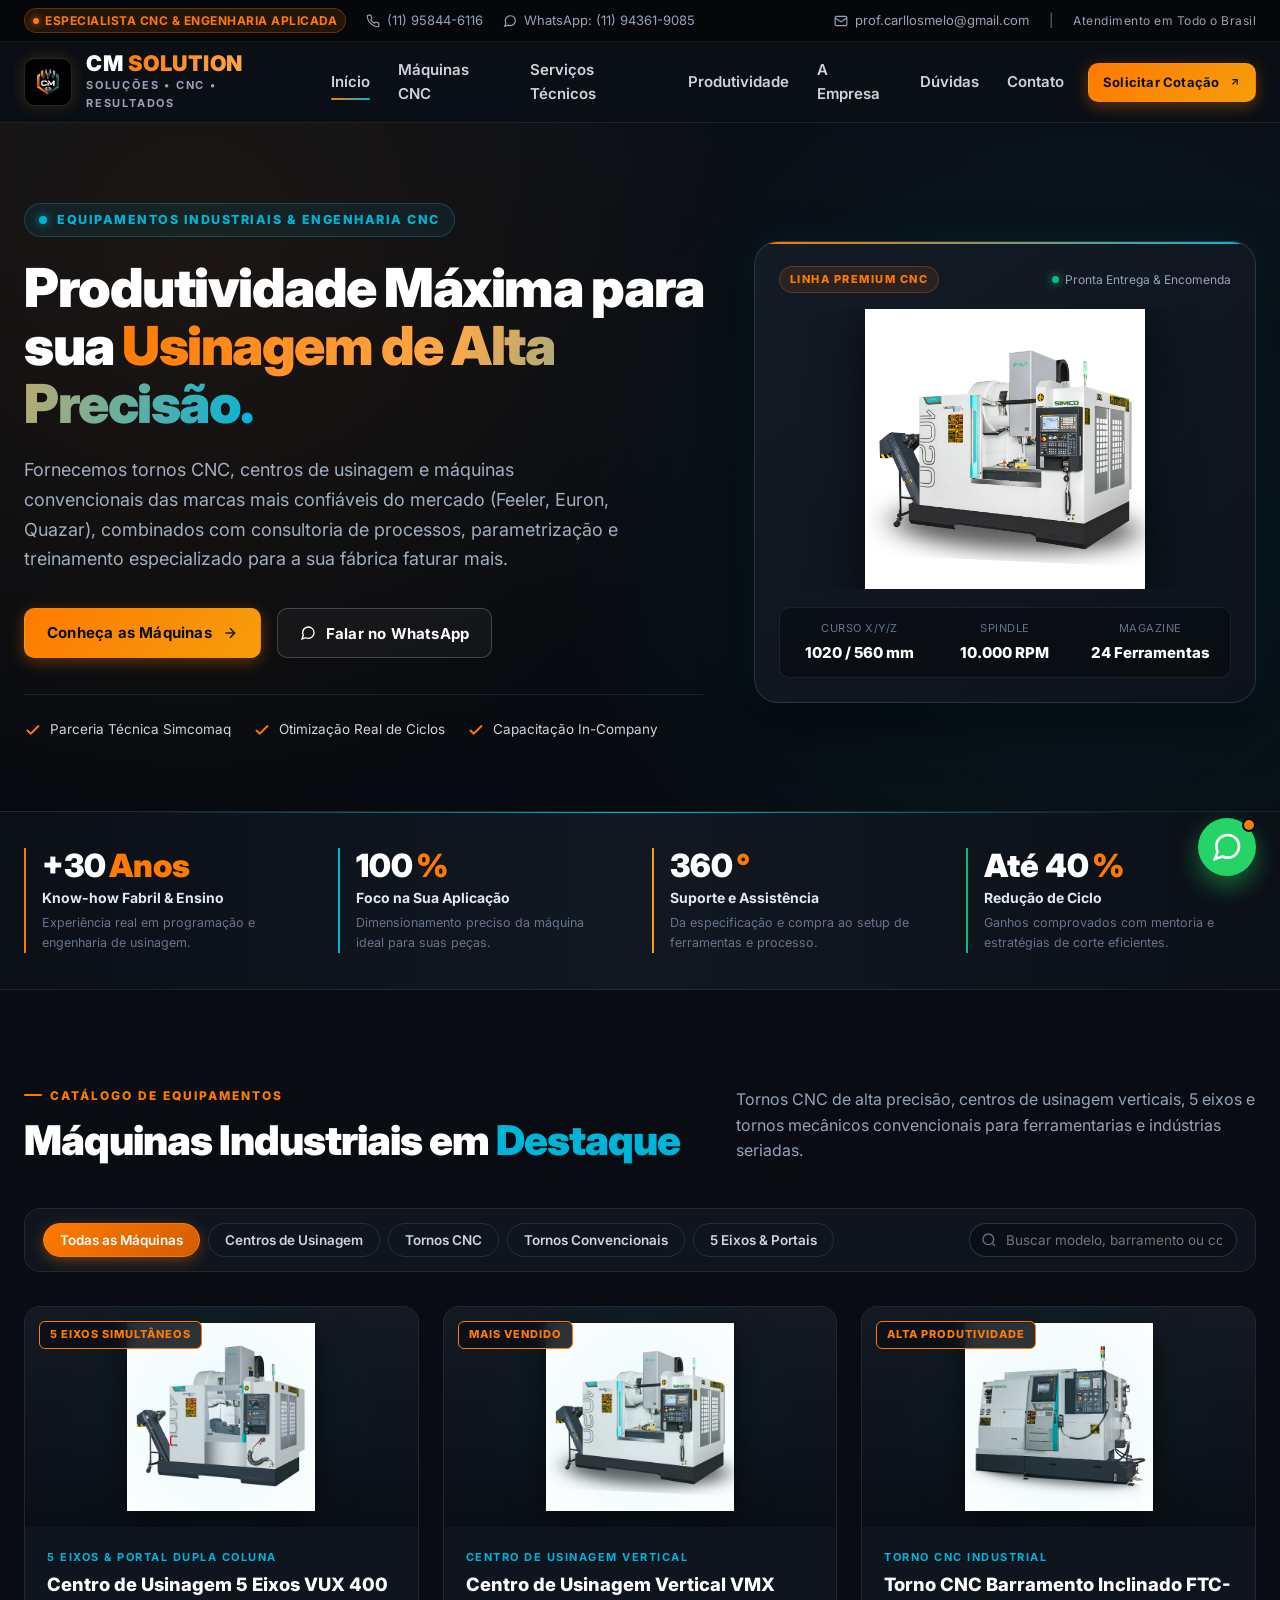
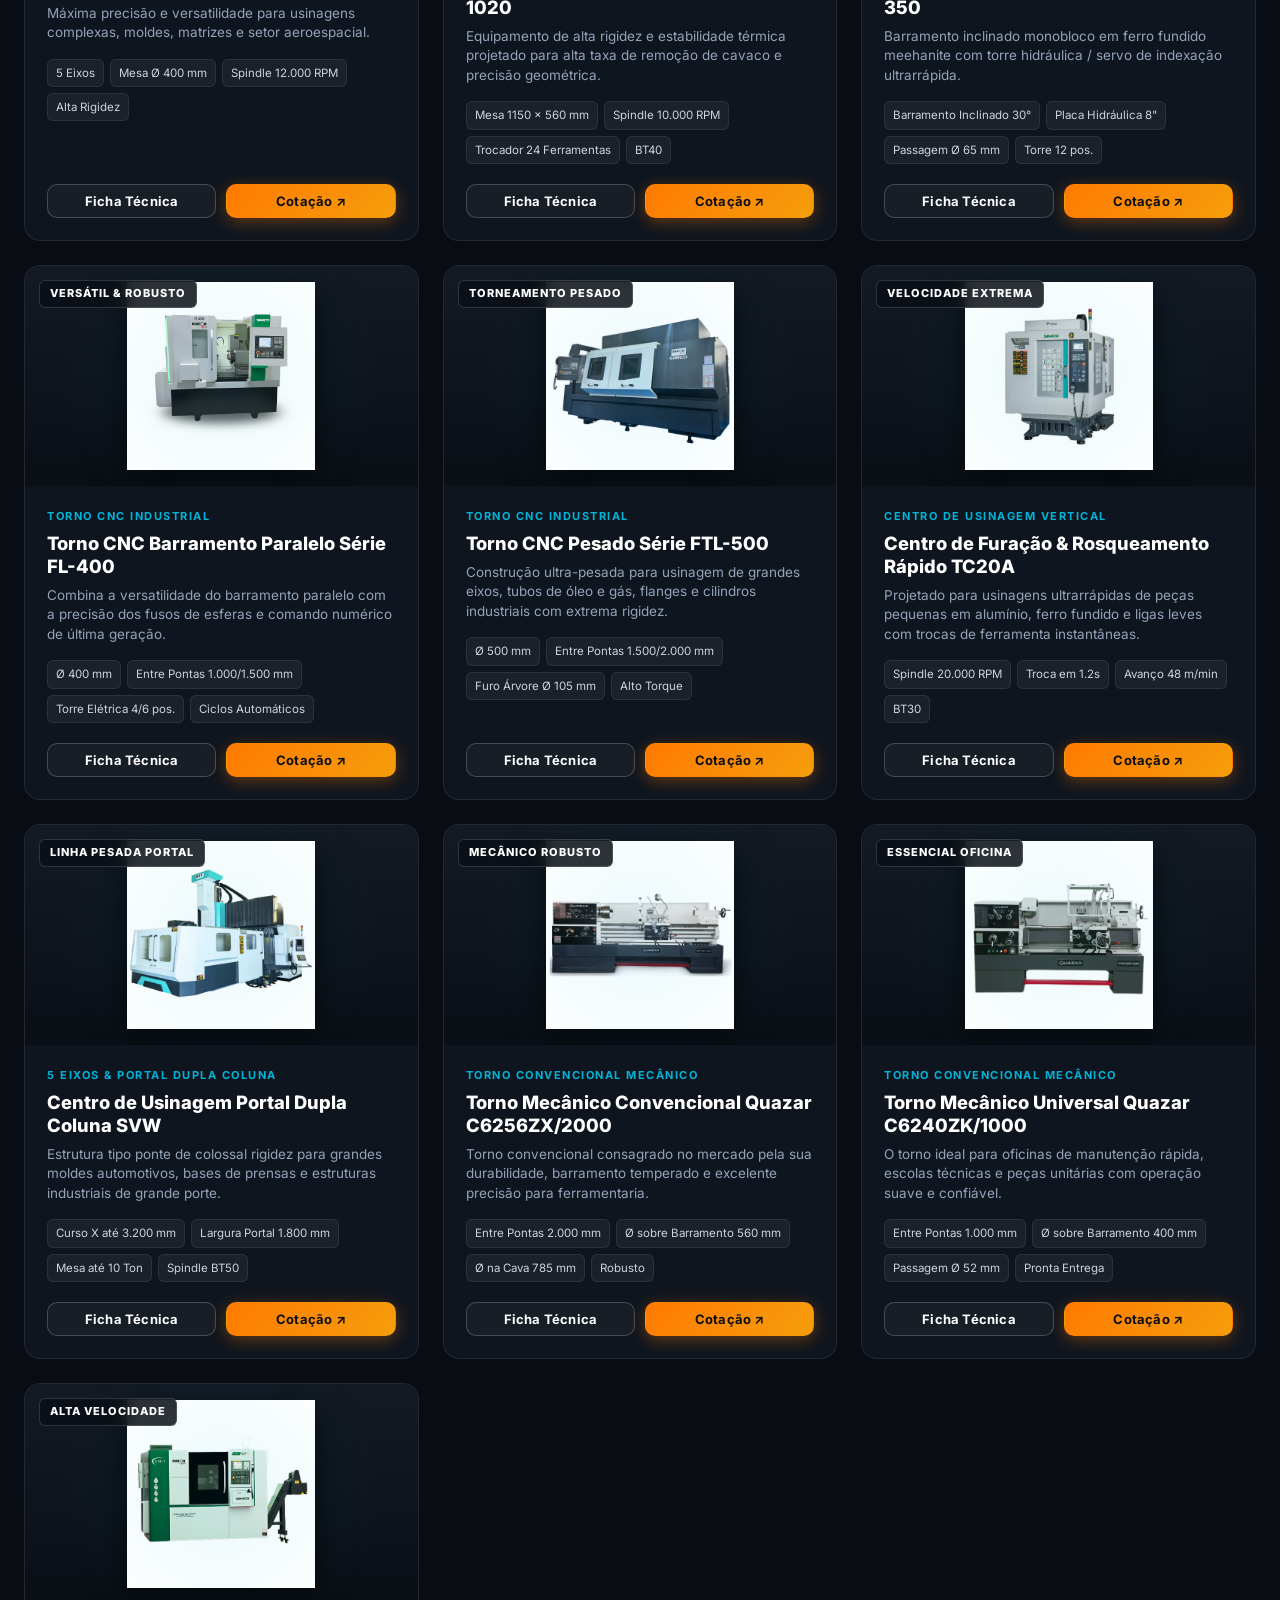
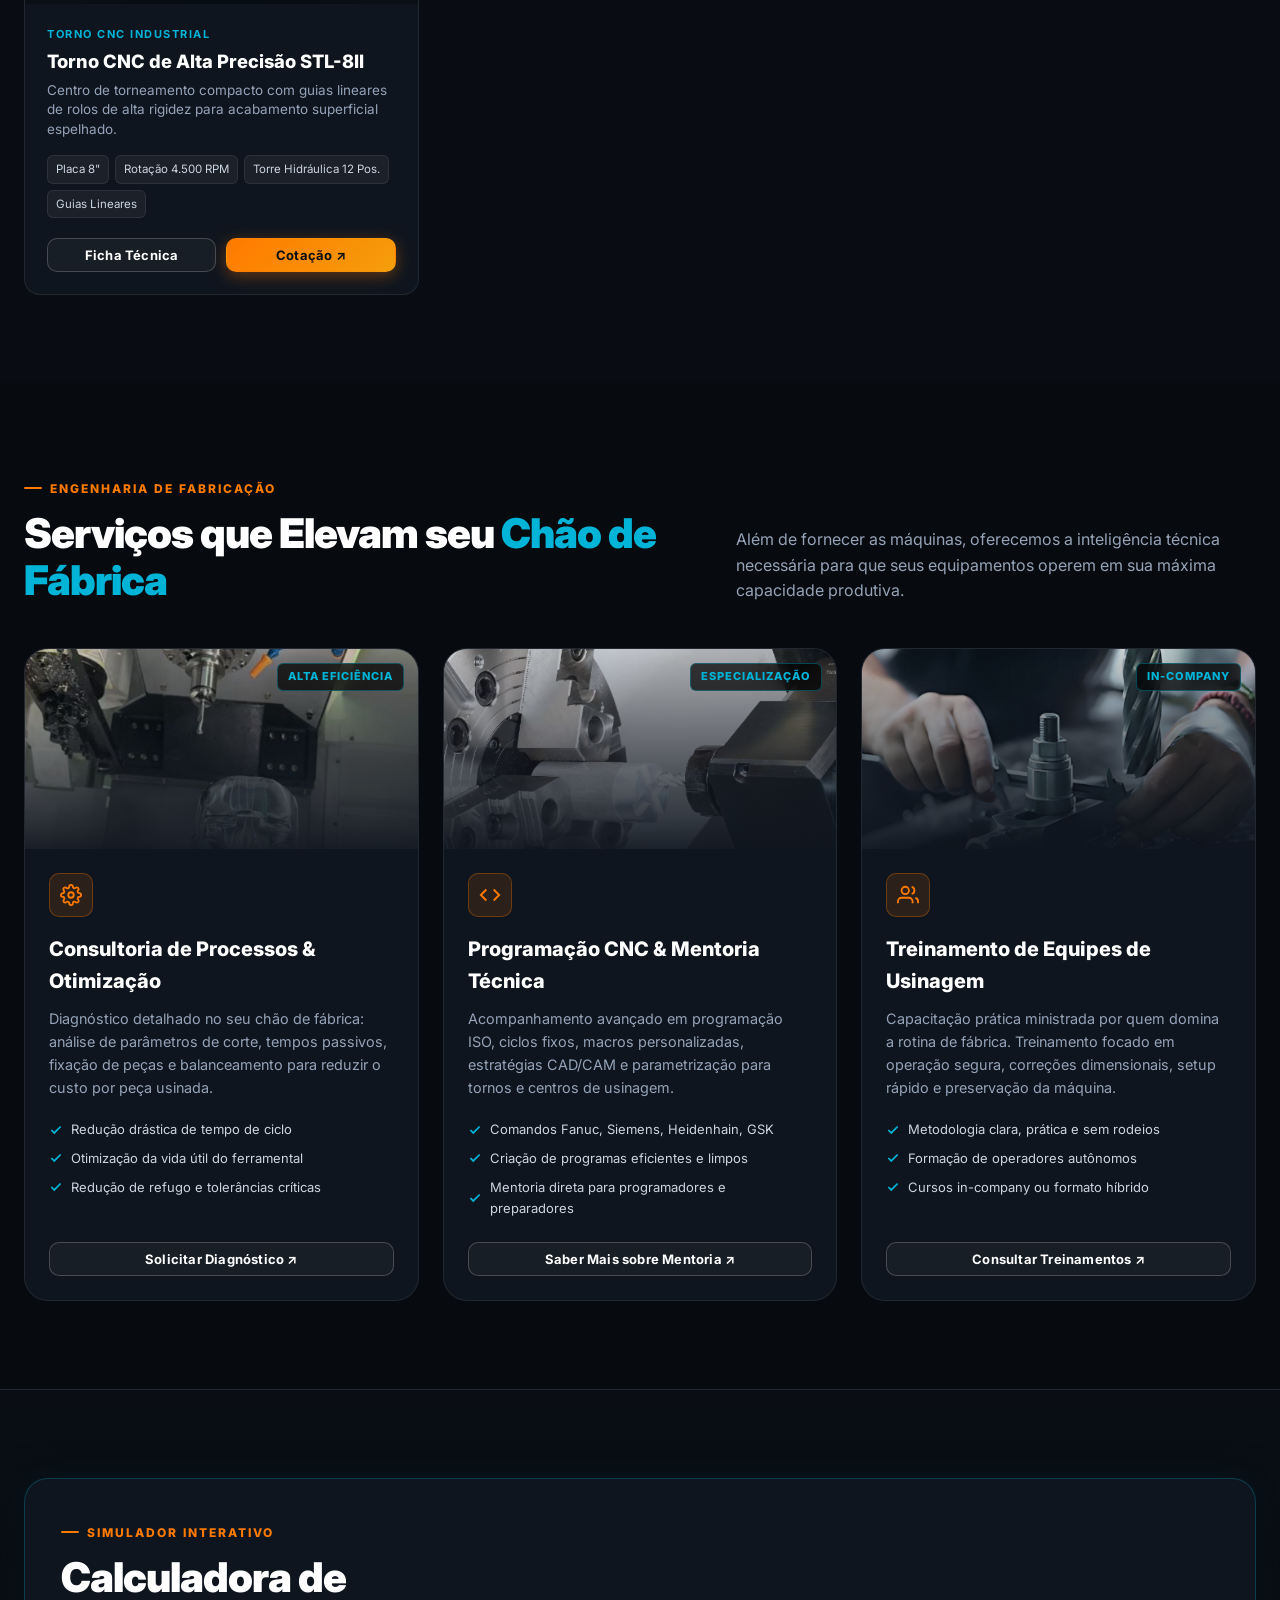
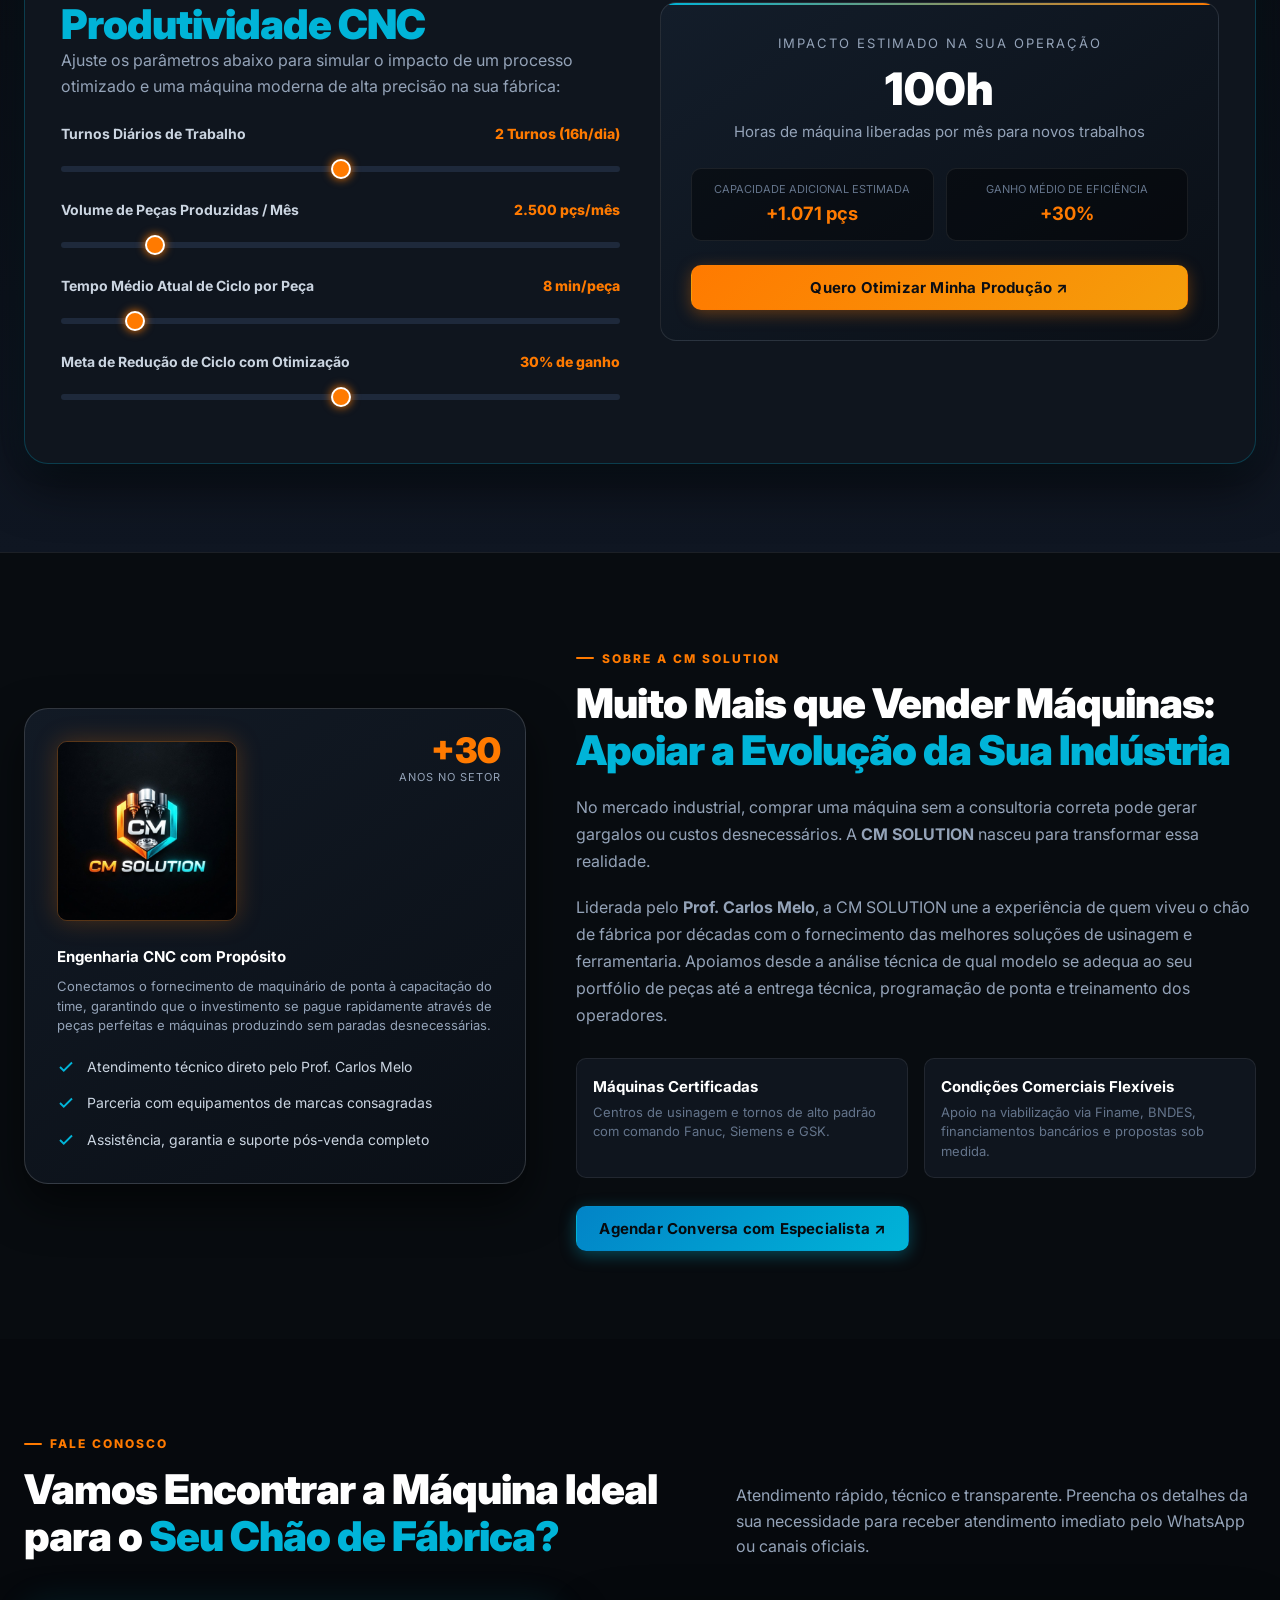
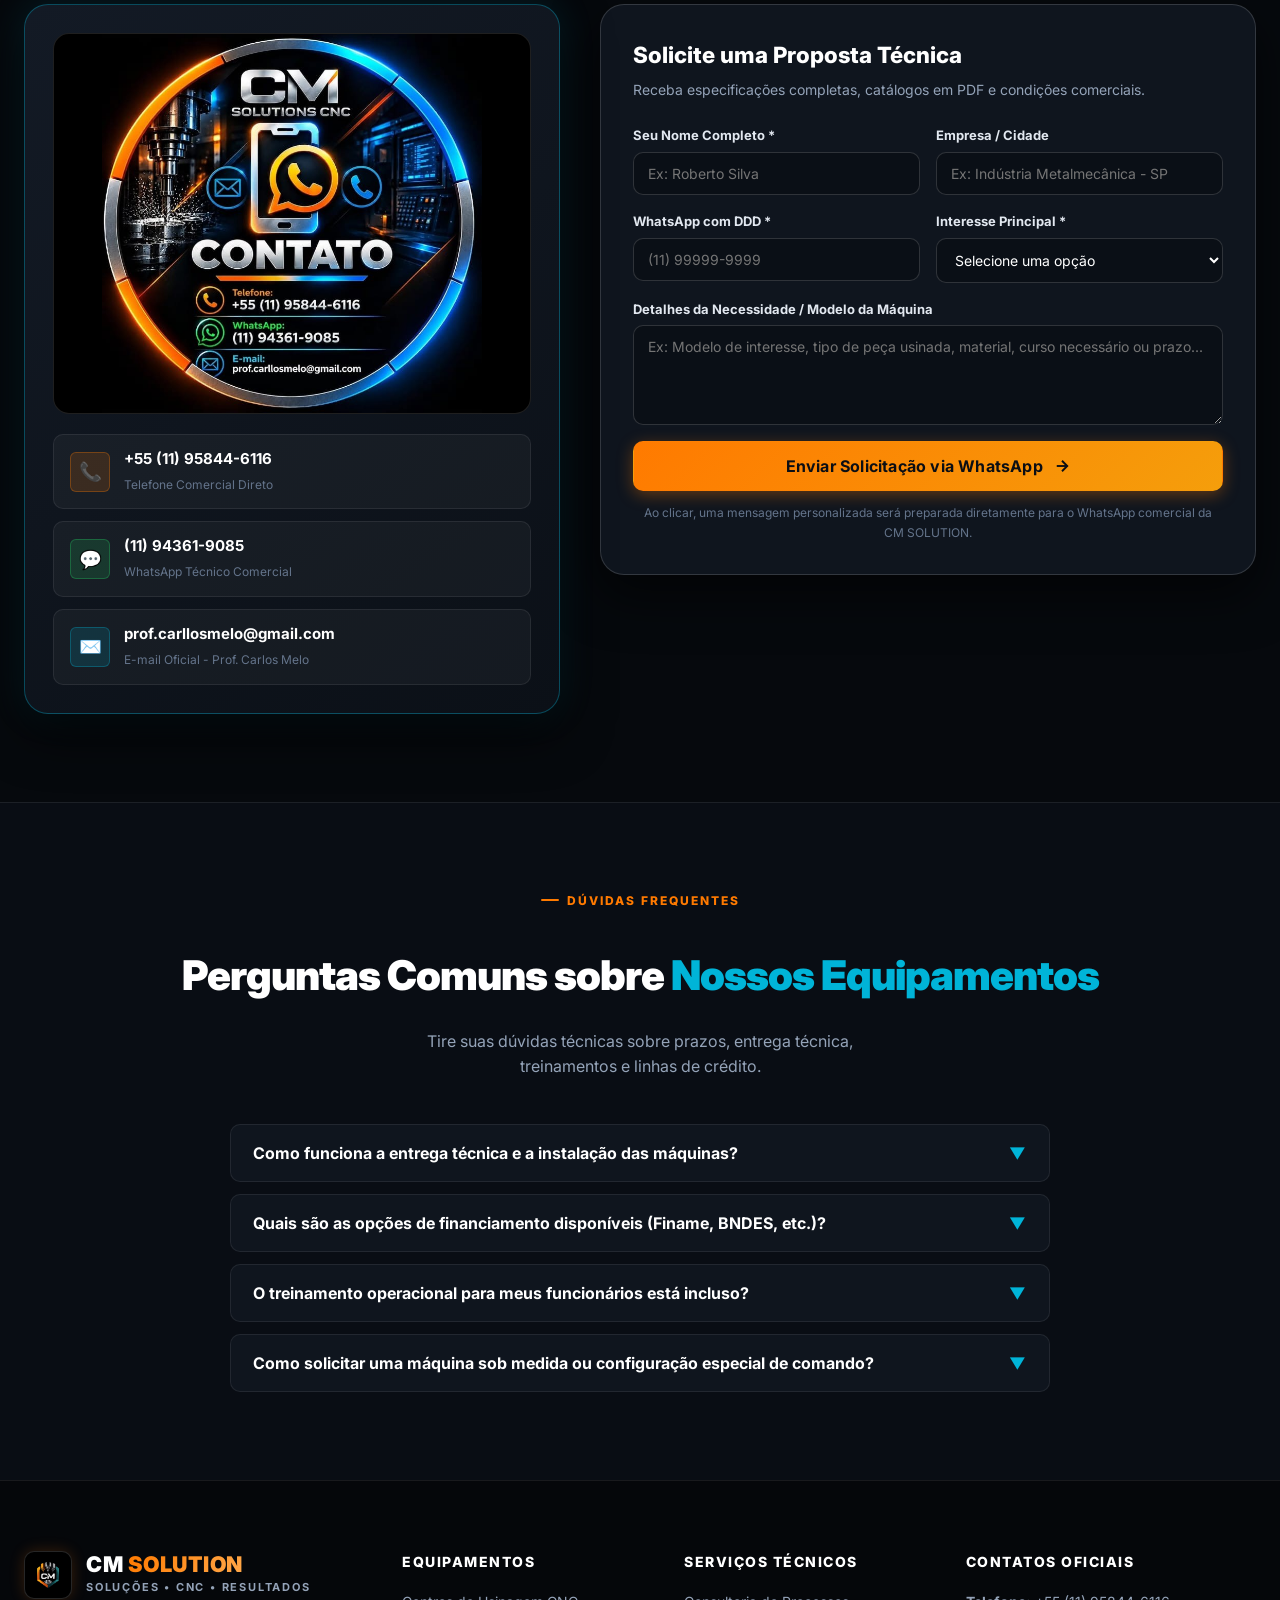
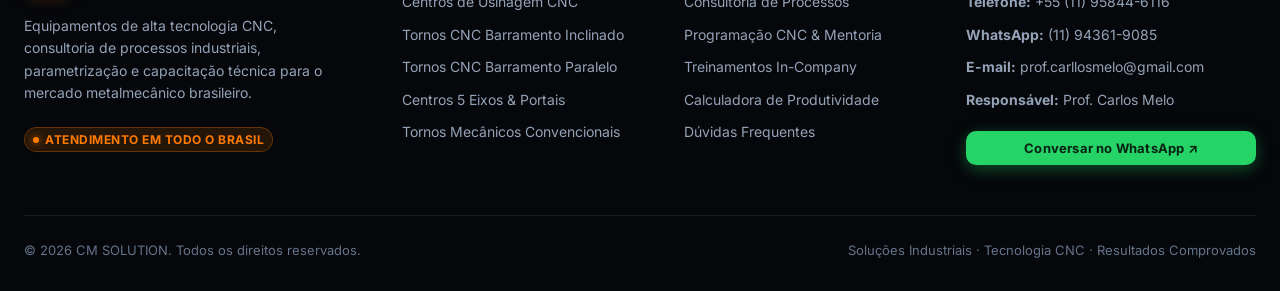
==== cm_solution_website_preview-2.html @ d3fdac78 "feat: reconstrucao completa do site CM SOLUTION com nova identidade visual, catalogo dinamico e maqu" ====
<!DOCTYPE html>
<html lang="pt-BR">
<head>
  <meta charset="utf-8">
  <meta name="viewport" content="width=device-width, initial-scale=1.0">
  <meta name="description" content="CM SOLUTION - Fornecimento de Máquinas CNC, Tornos Mecânicos, Centros de Usinagem, Consultoria de Processos e Treinamento Especializado em Usinagem.">
  <meta name="keywords" content="máquinas cnc, centro de usinagem, torno cnc, torno mecanico, simcomaq, feeler, euron, quazar, consultoria cnc, programação cnc, treinamento usinagem, carlos melo">
  <title>CM SOLUTION | Máquinas CNC, Centros de Usinagem e Soluções Industriais</title>
  
  <!-- Favicon using 1a.jpg -->
  <link rel="icon" type="image/jpeg" href="assets/images/1a.jpg">
  
  <!-- Google Fonts: Inter -->
  <link rel="preconnect" href="https://fonts.googleapis.com">
  <link rel="preconnect" href="https://fonts.gstatic.com" crossorigin>
  <link href="https://fonts.googleapis.com/css2?family=Inter:wght@300;400;500;600;700;800;900&display=swap" rel="stylesheet">
  
  <!-- Custom Stylesheet -->
  <link rel="stylesheet" href="assets/css/style.css">
</head>
<body id="inicio">

  <!-- Top Quick Contact Bar -->
  <div class="top-contact-bar">
    <div class="container top-bar-content">
      <div class="top-bar-left">
        <span class="badge-official"><span class="dot"></span> Especialista CNC & Engenharia Aplicada</span>
        <a href="tel:+5511958446116" class="top-link">
          <svg width="14" height="14" viewBox="0 0 24 24" fill="none" stroke="currentColor" stroke-width="2"><path d="M22 16.92v3a2 2 0 0 1-2.18 2 19.79 19.79 0 0 1-8.63-3.07 19.5 19.5 0 0 1-6-6 19.79 19.79 0 0 1-3.07-8.67A2 2 0 0 1 4.11 2h3a2 2 0 0 1 2 1.72 12.84 12.84 0 0 0 .7 2.81 2 2 0 0 1-.45 2.11L8.09 9.91a16 16 0 0 0 6 6l1.27-1.27a2 2 0 0 1 2.11-.45 12.84 12.84 0 0 0 2.81.7A2 2 0 0 1 22 16.92z"/></svg>
          (11) 95844-6116
        </a>
        <a href="https://wa.me/5511943619085" target="_blank" rel="noopener" class="top-link">
          <svg width="14" height="14" viewBox="0 0 24 24" fill="none" stroke="currentColor" stroke-width="2"><path d="M21 11.5a8.38 8.38 0 0 1-.9 3.8 8.5 8.5 0 0 1-7.6 4.7 8.38 8.38 0 0 1-3.8-.9L3 21l1.9-5.7a8.38 8.38 0 0 1-.9-3.8 8.5 8.5 0 0 1 4.7-7.6 8.38 8.38 0 0 1 3.8-.9h.5a8.48 8.48 0 0 1 8 8v.5z"/></svg>
          WhatsApp: (11) 94361-9085
        </a>
      </div>
      <div class="top-bar-right">
        <a href="mailto:prof.carllosmelo@gmail.com" class="top-link">
          <svg width="14" height="14" viewBox="0 0 24 24" fill="none" stroke="currentColor" stroke-width="2"><rect x="2" y="4" width="20" height="16" rx="2"/><path d="m22 7-8.97 5.7a1.94 1.94 0 0 1-2.06 0L2 7"/></svg>
          prof.carllosmelo@gmail.com
        </a>
        <span style="color: var(--text-muted);">|</span>
        <span style="font-size:0.75rem; letter-spacing:0.5px;">Atendimento em Todo o Brasil</span>
      </div>
    </div>
  </div>

  <!-- Main Sticky Header -->
  <header class="site-header">
    <div class="container nav-container">
      <a href="#inicio" class="brand-wrapper" aria-label="CM SOLUTION - Página Inicial">
        <img src="assets/images/1a.jpg" alt="CM SOLUTION Logo" class="brand-logo-img">
        <div class="brand-text">
          <span class="brand-name">CM <span>SOLUTION</span></span>
          <span class="brand-sub">SOLUÇÕES • CNC • RESULTADOS</span>
        </div>
      </a>

      <nav class="main-nav" aria-label="Navegação Principal">
        <a href="#inicio" class="nav-link active">Início</a>
        <a href="#maquinas" class="nav-link">Máquinas CNC</a>
        <a href="#servicos" class="nav-link">Serviços Técnicos</a>
        <a href="#calculadora" class="nav-link">Produtividade</a>
        <a href="#empresa" class="nav-link">A Empresa</a>
        <a href="#faq" class="nav-link">Dúvidas</a>
        <a href="#contato" class="nav-link">Contato</a>
      </nav>

      <div class="nav-actions">
        <a href="#contato" class="btn btn-primary btn-sm">
          <span>Solicitar Cotação</span>
          <svg width="14" height="14" viewBox="0 0 24 24" fill="none" stroke="currentColor" stroke-width="2.5"><line x1="7" y1="17" x2="17" y2="7"/><polyline points="7 7 17 7 17 17"/></svg>
        </a>
        <button class="mobile-toggle" id="mobileToggle" aria-label="Abrir Menu">
          <svg width="24" height="24" viewBox="0 0 24 24" fill="none" stroke="currentColor" stroke-width="2"><line x1="3" y1="12" x2="21" y2="12"/><line x1="3" y1="6" x2="21" y2="6"/><line x1="3" y1="18" x2="21" y2="18"/></svg>
        </button>
      </div>
    </div>
  </header>

  <!-- Hero Section -->
  <section class="hero-section">
    <div class="container hero-grid">
      <div class="hero-text-col">
        <div class="hero-eyebrow">
          <span class="pulse"></span>
          Equipamentos Industriais & Engenharia CNC
        </div>
        <h1 class="hero-title">
          Produtividade Máxima para sua <span class="gradient-text">Usinagem de Alta Precisão.</span>
        </h1>
        <p class="hero-desc">
          Fornecemos tornos CNC, centros de usinagem e máquinas convencionais das marcas mais confiáveis do mercado (Feeler, Euron, Quazar), combinados com consultoria de processos, parametrização e treinamento especializado para a sua fábrica faturar mais.
        </p>

        <div class="hero-actions">
          <a href="#maquinas" class="btn btn-primary">
            <span>Conheça as Máquinas</span>
            <svg width="16" height="16" viewBox="0 0 24 24" fill="none" stroke="currentColor" stroke-width="2"><line x1="5" y1="12" x2="19" y2="12"/><polyline points="12 5 19 12 12 19"/></svg>
          </a>
          <button onclick="openDirectWhatsApp('Olá Prof. Carlos Melo! Gostaria de uma consultoria para minha usinagem.')" class="btn btn-outline">
            <svg width="16" height="16" viewBox="0 0 24 24" fill="none" stroke="currentColor" stroke-width="2"><path d="M21 11.5a8.38 8.38 0 0 1-.9 3.8 8.5 8.5 0 0 1-7.6 4.7 8.38 8.38 0 0 1-3.8-.9L3 21l1.9-5.7a8.38 8.38 0 0 1-.9-3.8 8.5 8.5 0 0 1 4.7-7.6 8.38 8.38 0 0 1 3.8-.9h.5a8.48 8.48 0 0 1 8 8v.5z"/></svg>
            <span>Falar no WhatsApp</span>
          </button>
        </div>

        <div class="hero-trust-bar">
          <div class="hero-trust-item">
            <svg width="18" height="18" viewBox="0 0 24 24" fill="none" stroke="currentColor" stroke-width="2.5"><polyline points="20 6 9 17 4 12"/></svg>
            <span>Parceria Técnica Simcomaq</span>
          </div>
          <div class="hero-trust-item">
            <svg width="18" height="18" viewBox="0 0 24 24" fill="none" stroke="currentColor" stroke-width="2.5"><polyline points="20 6 9 17 4 12"/></svg>
            <span>Otimização Real de Ciclos</span>
          </div>
          <div class="hero-trust-item">
            <svg width="18" height="18" viewBox="0 0 24 24" fill="none" stroke="currentColor" stroke-width="2.5"><polyline points="20 6 9 17 4 12"/></svg>
            <span>Capacitação In-Company</span>
          </div>
        </div>
      </div>

      <!-- Hero Visual Card -->
      <div class="hero-visual-col">
        <div class="hero-visual-card">
          <div class="hero-visual-header">
            <span class="hero-visual-tag">Linha Premium CNC</span>
            <div class="hero-visual-status">
              <span class="live-dot"></span> Pronta Entrega & Encomenda
            </div>
          </div>
          <div class="hero-image-wrap" onclick="openMachineModal('vmx1020')">
            <img src="assets/machines/centro-de-usinagem-vertical-vmx1020.png" alt="Centro de Usinagem Vertical VMX 1020">
          </div>
          <div class="hero-specs-row">
            <div class="hero-spec-item">
              <span class="hero-spec-label">Curso X/Y/Z</span>
              <span class="hero-spec-val">1020 / 560 mm</span>
            </div>
            <div class="hero-spec-item">
              <span class="hero-spec-label">Spindle</span>
              <span class="hero-spec-val">10.000 RPM</span>
            </div>
            <div class="hero-spec-item">
              <span class="hero-spec-label">Magazine</span>
              <span class="hero-spec-val">24 Ferramentas</span>
            </div>
          </div>
        </div>
      </div>
    </div>
  </section>

  <!-- Stats & Industrial KPI Strip -->
  <section class="stats-banner">
    <div class="container stats-grid">
      <div class="stat-box">
        <div class="stat-number">+30 <span class="highlight">Anos</span></div>
        <div class="stat-title">Know-how Fabril & Ensino</div>
        <div class="stat-desc">Experiência real em programação e engenharia de usinagem.</div>
      </div>
      <div class="stat-box">
        <div class="stat-number">100<span class="highlight">%</span></div>
        <div class="stat-title">Foco na Sua Aplicação</div>
        <div class="stat-desc">Dimensionamento preciso da máquina ideal para suas peças.</div>
      </div>
      <div class="stat-box">
        <div class="stat-number">360<span class="highlight">°</span></div>
        <div class="stat-title">Suporte e Assistência</div>
        <div class="stat-desc">Da especificação e compra ao setup de ferramentas e processo.</div>
      </div>
      <div class="stat-box">
        <div class="stat-number">Até 40<span class="highlight">%</span></div>
        <div class="stat-title">Redução de Ciclo</div>
        <div class="stat-desc">Ganhos comprovados com mentoria e estratégias de corte eficientes.</div>
      </div>
    </div>
  </section>

  <!-- Interactive Machine Catalog -->
  <section class="section catalog-section" id="maquinas">
    <div class="container">
      <div class="section-head">
        <div>
          <div class="kicker">Catálogo de Equipamentos</div>
          <h2 class="section-title">Máquinas Industriais em <span>Destaque</span></h2>
        </div>
        <p class="section-desc">
          Tornos CNC de alta precisão, centros de usinagem verticais, 5 eixos e tornos mecânicos convencionais para ferramentarias e indústrias seriadas.
        </p>
      </div>

      <!-- Controls: Filters + Real-time Search -->
      <div class="catalog-controls">
        <div class="filter-tabs" role="tablist">
          <button class="filter-btn active" data-filter="todos">Todas as Máquinas</button>
          <button class="filter-btn" data-filter="centros">Centros de Usinagem</button>
          <button class="filter-btn" data-filter="tornos-cnc">Tornos CNC</button>
          <button class="filter-btn" data-filter="tornos-conv">Tornos Convencionais</button>
          <button class="filter-btn" data-filter="5eixos-portal">5 Eixos & Portais</button>
        </div>
        <div class="search-box">
          <svg class="search-icon" width="16" height="16" viewBox="0 0 24 24" fill="none" stroke="currentColor" stroke-width="2"><circle cx="11" cy="11" r="8"/><line x1="21" y1="21" x2="16.65" y2="16.65"/></svg>
          <input type="text" id="machineSearch" class="search-input" placeholder="Buscar modelo, barramento ou comando...">
        </div>
      </div>

      <!-- Dynamic Machine Grid -->
      <div class="machine-grid" id="machineGrid">
        <!-- Rendered dynamically by main.js with authentic Simcomaq machinery -->
      </div>

      <!-- Empty State -->
      <div class="empty-state" id="emptyState">
        <p style="font-size:1.1rem; color: #FFF; margin-bottom: 8px;">Nenhum equipamento encontrado para esta busca.</p>
        <p style="color: var(--text-muted); font-size: 0.875rem;">Tente outro termo ou entre em contato direto para encontrarmos o modelo perfeito para sua necessidade.</p>
      </div>
    </div>
  </section>

  <!-- Technical Services Section -->
  <section class="section services-section" id="servicos">
    <div class="container">
      <div class="section-head">
        <div>
          <div class="kicker">Engenharia de Fabricação</div>
          <h2 class="section-title">Serviços que Elevam seu <span>Chão de Fábrica</span></h2>
        </div>
        <p class="section-desc">
          Além de fornecer as máquinas, oferecemos a inteligência técnica necessária para que seus equipamentos operem em sua máxima capacidade produtiva.
        </p>
      </div>

      <div class="services-grid">
        <!-- Service 1 -->
        <article class="service-card">
          <div class="service-photo-wrap">
            <img src="assets/machines/cat_2.png" alt="Usinagem de Peças Complexas 3D">
            <span class="service-badge">Alta Eficiência</span>
          </div>
          <div class="service-content">
            <div class="service-icon-box">
              <svg width="22" height="22" viewBox="0 0 24 24" fill="none" stroke="currentColor" stroke-width="2"><circle cx="12" cy="12" r="3"/><path d="M19.4 15a1.65 1.65 0 0 0 .33 1.82l.06.06a2 2 0 0 1 0 2.83 2 2 0 0 1-2.83 0l-.06-.06a1.65 1.65 0 0 0-1.82-.33 1.65 1.65 0 0 0-1 1.51V21a2 2 0 0 1-2 2 2 2 0 0 1-2-2v-.09A1.65 1.65 0 0 0 9 19.4a1.65 1.65 0 0 0-1.82.33l-.06.06a2 2 0 0 1-2.83 0 2 2 0 0 1 0-2.83l.06-.06a1.65 1.65 0 0 0 .33-1.82 1.65 1.65 0 0 0-1.51-1H3a2 2 0 0 1-2-2 2 2 0 0 1 2-2h.09A1.65 1.65 0 0 0 4.6 9a1.65 1.65 0 0 0-.33-1.82l-.06-.06a2 2 0 0 1 0-2.83 2 2 0 0 1 2.83 0l.06.06a1.65 1.65 0 0 0 1.82.33H9a1.65 1.65 0 0 0 1-1.51V3a2 2 0 0 1 2-2 2 2 0 0 1 2 2v.09a1.65 1.65 0 0 0 1 1.51 1.65 1.65 0 0 0 1.82-.33l.06-.06a2 2 0 0 1 2.83 0 2 2 0 0 1 0 2.83l-.06.06a1.65 1.65 0 0 0-.33 1.82V9a1.65 1.65 0 0 0 1.51 1H21a2 2 0 0 1 2 2 2 2 0 0 1-2 2h-.09a1.65 1.65 0 0 0-1.51 1z"/></svg>
            </div>
            <h3 class="service-title">Consultoria de Processos & Otimização</h3>
            <p class="service-desc">
              Diagnóstico detalhado no seu chão de fábrica: análise de parâmetros de corte, tempos passivos, fixação de peças e balanceamento para reduzir o custo por peça usinada.
            </p>
            <ul class="service-checklist">
              <li><svg width="14" height="14" viewBox="0 0 24 24" fill="none" stroke="currentColor" stroke-width="3"><polyline points="20 6 9 17 4 12"/></svg> Redução drástica de tempo de ciclo</li>
              <li><svg width="14" height="14" viewBox="0 0 24 24" fill="none" stroke="currentColor" stroke-width="3"><polyline points="20 6 9 17 4 12"/></svg> Otimização da vida útil do ferramental</li>
              <li><svg width="14" height="14" viewBox="0 0 24 24" fill="none" stroke="currentColor" stroke-width="3"><polyline points="20 6 9 17 4 12"/></svg> Redução de refugo e tolerâncias críticas</li>
            </ul>
            <button onclick="selectMachineForQuote('Consultoria de Processos Industriais')" class="btn btn-outline btn-sm service-btn">Solicitar Diagnóstico ↗</button>
          </div>
        </article>

        <!-- Service 2 -->
        <article class="service-card">
          <div class="service-photo-wrap">
            <img src="assets/machines/cat_3.png" alt="Torneamento CNC e Usinagem de Precisão">
            <span class="service-badge">Especialização</span>
          </div>
          <div class="service-content">
            <div class="service-icon-box">
              <svg width="22" height="22" viewBox="0 0 24 24" fill="none" stroke="currentColor" stroke-width="2"><polyline points="16 18 22 12 16 6"/><polyline points="8 6 2 12 8 18"/></svg>
            </div>
            <h3 class="service-title">Programação CNC & Mentoria Técnica</h3>
            <p class="service-desc">
              Acompanhamento avançado em programação ISO, ciclos fixos, macros personalizadas, estratégias CAD/CAM e parametrização para tornos e centros de usinagem.
            </p>
            <ul class="service-checklist">
              <li><svg width="14" height="14" viewBox="0 0 24 24" fill="none" stroke="currentColor" stroke-width="3"><polyline points="20 6 9 17 4 12"/></svg> Comandos Fanuc, Siemens, Heidenhain, GSK</li>
              <li><svg width="14" height="14" viewBox="0 0 24 24" fill="none" stroke="currentColor" stroke-width="3"><polyline points="20 6 9 17 4 12"/></svg> Criação de programas eficientes e limpos</li>
              <li><svg width="14" height="14" viewBox="0 0 24 24" fill="none" stroke="currentColor" stroke-width="3"><polyline points="20 6 9 17 4 12"/></svg> Mentoria direta para programadores e preparadores</li>
            </ul>
            <button onclick="selectMachineForQuote('Mentoria em Programação CNC')" class="btn btn-outline btn-sm service-btn">Saber Mais sobre Mentoria ↗</button>
          </div>
        </article>

        <!-- Service 3 -->
        <article class="service-card">
          <div class="service-photo-wrap">
            <img src="assets/machines/cat_6.png" alt="Setup de Ferramentas e Treinamento Prático">
            <span class="service-badge">In-Company</span>
          </div>
          <div class="service-content">
            <div class="service-icon-box">
              <svg width="22" height="22" viewBox="0 0 24 24" fill="none" stroke="currentColor" stroke-width="2"><path d="M17 21v-2a4 4 0 0 0-4-4H5a4 4 0 0 0-4 4v2"/><circle cx="9" cy="7" r="4"/><path d="M23 21v-2a4 4 0 0 0-3-3.87"/><path d="M16 3.13a4 4 0 0 1 0 7.75"/></svg>
            </div>
            <h3 class="service-title">Treinamento de Equipes de Usinagem</h3>
            <p class="service-desc">
              Capacitação prática ministrada por quem domina a rotina de fábrica. Treinamento focado em operação segura, correções dimensionais, setup rápido e preservação da máquina.
            </p>
            <ul class="service-checklist">
              <li><svg width="14" height="14" viewBox="0 0 24 24" fill="none" stroke="currentColor" stroke-width="3"><polyline points="20 6 9 17 4 12"/></svg> Metodologia clara, prática e sem rodeios</li>
              <li><svg width="14" height="14" viewBox="0 0 24 24" fill="none" stroke="currentColor" stroke-width="3"><polyline points="20 6 9 17 4 12"/></svg> Formação de operadores autônomos</li>
              <li><svg width="14" height="14" viewBox="0 0 24 24" fill="none" stroke="currentColor" stroke-width="3"><polyline points="20 6 9 17 4 12"/></svg> Cursos in-company ou formato híbrido</li>
            </ul>
            <button onclick="selectMachineForQuote('Treinamento de Equipe Operacional')" class="btn btn-outline btn-sm service-btn">Consultar Treinamentos ↗</button>
          </div>
        </article>
      </div>
    </div>
  </section>

  <!-- Interactive Productivity & Cycle Time Calculator -->
  <section class="section calc-section" id="calculadora">
    <div class="container">
      <div class="calc-wrapper">
        <div class="calc-grid">
          <div>
            <div class="kicker">Simulador Interativo</div>
            <h2 class="section-title">Calculadora de <span>Produtividade CNC</span></h2>
            <p class="section-desc" style="margin-bottom: 24px;">
              Ajuste os parâmetros abaixo para simular o impacto de um processo otimizado e uma máquina moderna de alta precisão na sua fábrica:
            </p>

            <div class="calc-form-group">
              <div class="calc-label">
                <span>Turnos Diários de Trabalho</span>
                <span class="calc-val-display" id="calcShiftsVal">2 Turnos (16h/dia)</span>
              </div>
              <input type="range" class="calc-slider" id="calcShifts" min="1" max="3" value="2" step="1">
            </div>

            <div class="calc-form-group">
              <div class="calc-label">
                <span>Volume de Peças Produzidas / Mês</span>
                <span class="calc-val-display" id="calcPartsVal">2.500 pçs/mês</span>
              </div>
              <input type="range" class="calc-slider" id="calcParts" min="200" max="15000" value="2500" step="100">
            </div>

            <div class="calc-form-group">
              <div class="calc-label">
                <span>Tempo Médio Atual de Ciclo por Peça</span>
                <span class="calc-val-display" id="calcCycleVal">8 min/peça</span>
              </div>
              <input type="range" class="calc-slider" id="calcCycle" min="1" max="60" value="8" step="0.5">
            </div>

            <div class="calc-form-group">
              <div class="calc-label">
                <span>Meta de Redução de Ciclo com Otimização</span>
                <span class="calc-val-display" id="calcOptimVal">30% de ganho</span>
              </div>
              <input type="range" class="calc-slider" id="calcOptim" min="10" max="50" value="30" step="5">
            </div>
          </div>

          <div>
            <div class="calc-results-box">
              <div class="calc-res-title">Impacto Estimado na Sua Operação</div>
              <div class="calc-res-big" id="resHours">100h</div>
              <div class="calc-res-sub">Horas de máquina liberadas por mês para novos trabalhos</div>

              <div class="calc-metrics-row">
                <div class="calc-metric-card">
                  <small>Capacidade Adicional Estimada</small>
                  <strong id="resExtraParts">+1.071 pçs</strong>
                </div>
                <div class="calc-metric-card">
                  <small>Ganho Médio de Eficiência</small>
                  <strong id="resGainPct">+30%</strong>
                </div>
              </div>

              <button onclick="selectMachineForQuote('Calculadora de Produtividade')" class="btn btn-primary" style="width: 100%;">
                <span>Quero Otimizar Minha Produção ↗</span>
              </button>
            </div>
          </div>
        </div>
      </div>
    </div>
  </section>

  <!-- Company / About Section -->
  <section class="section about-section" id="empresa">
    <div class="container about-grid">
      <div class="about-visual-col">
        <div class="about-card-badge">
          <img src="assets/images/a3.jpg" alt="CM SOLUTION Logo Oficial" class="about-logo-hero" onerror="this.src='assets/images/1a.jpg'">
          <div class="about-experience-badge">
            <div class="num">+30</div>
            <div class="lbl">Anos no Setor</div>
          </div>
          <p style="font-size: 0.9375rem; color: #FFF; font-weight: 700; margin-bottom: 8px;">
            Engenharia CNC com Propósito
          </p>
          <p style="font-size: 0.8125rem; color: var(--text-secondary); line-height: 1.5;">
            Conectamos o fornecimento de maquinário de ponta à capacitação do time, garantindo que o investimento se pague rapidamente através de peças perfeitas e máquinas produzindo sem paradas desnecessárias.
          </p>

          <div class="about-feature-list">
            <div class="about-feature-item">
              <svg width="18" height="18" viewBox="0 0 24 24" fill="none" stroke="currentColor" stroke-width="2.5"><polyline points="20 6 9 17 4 12"/></svg>
              <span>Atendimento técnico direto pelo Prof. Carlos Melo</span>
            </div>
            <div class="about-feature-item">
              <svg width="18" height="18" viewBox="0 0 24 24" fill="none" stroke="currentColor" stroke-width="2.5"><polyline points="20 6 9 17 4 12"/></svg>
              <span>Parceria com equipamentos de marcas consagradas</span>
            </div>
            <div class="about-feature-item">
              <svg width="18" height="18" viewBox="0 0 24 24" fill="none" stroke="currentColor" stroke-width="2.5"><polyline points="20 6 9 17 4 12"/></svg>
              <span>Assistência, garantia e suporte pós-venda completo</span>
            </div>
          </div>
        </div>
      </div>

      <div class="about-copy-col">
        <div class="kicker">Sobre a CM SOLUTION</div>
        <h2 class="section-title">Muito Mais que Vender Máquinas: <span>Apoiar a Evolução da Sua Indústria</span></h2>
        <p>
          No mercado industrial, comprar uma máquina sem a consultoria correta pode gerar gargalos ou custos desnecessários. A <strong>CM SOLUTION</strong> nasceu para transformar essa realidade.
        </p>
        <p>
          Liderada pelo <strong>Prof. Carlos Melo</strong>, a CM SOLUTION une a experiência de quem viveu o chão de fábrica por décadas com o fornecimento das melhores soluções de usinagem e ferramentaria. Apoiamos desde a análise técnica de qual modelo se adequa ao seu portfólio de peças até a entrega técnica, programação de ponta e treinamento dos operadores.
        </p>

        <div class="about-pillars">
          <div class="pillar-item">
            <strong>Máquinas Certificadas</strong>
            <p>Centros de usinagem e tornos de alto padrão com comando Fanuc, Siemens e GSK.</p>
          </div>
          <div class="pillar-item">
            <strong>Condições Comerciais Flexíveis</strong>
            <p>Apoio na viabilização via Finame, BNDES, financiamentos bancários e propostas sob medida.</p>
          </div>
        </div>

        <button onclick="openDirectWhatsApp('Olá Prof. Carlos Melo! Gostaria de agendar uma reunião sobre novos equipamentos.')" class="btn btn-cyan">
          <span>Agendar Conversa com Especialista ↗</span>
        </button>
      </div>
    </div>
  </section>

  <!-- Contact & Direct WhatsApp Hub (Featuring a2.jpeg and a2_clean.jpg) -->
  <section class="section contact-section" id="contato">
    <div class="container">
      <div class="section-head">
        <div>
          <div class="kicker">Fale Conosco</div>
          <h2 class="section-title">Vamos Encontrar a Máquina Ideal para o <span>Seu Chão de Fábrica?</span></h2>
        </div>
        <p class="section-desc">
          Atendimento rápido, técnico e transparente. Preencha os detalhes da sua necessidade para receber atendimento imediato pelo WhatsApp ou canais oficiais.
        </p>
      </div>

      <div class="contact-grid">
        <!-- Contact Badge / A2 Card -->
        <div class="contact-badge-card">
          <div class="badge-art-frame">
            <img src="assets/images/a2_clean.jpg" alt="CM SOLUTION Contato Oficial" class="badge-art-img" onerror="this.src='assets/images/a2.jpeg'">
          </div>

          <div class="contact-quick-list">
            <!-- Telefone -->
            <a href="tel:+5511958446116" class="contact-channel-item">
              <div class="channel-icon phone">📞</div>
              <div class="channel-data">
                <strong>+55 (11) 95844-6116</strong>
                <small>Telefone Comercial Direto</small>
              </div>
            </a>

            <!-- WhatsApp -->
            <a href="https://wa.me/5511943619085" target="_blank" rel="noopener" class="contact-channel-item">
              <div class="channel-icon whatsapp">💬</div>
              <div class="channel-data">
                <strong>(11) 94361-9085</strong>
                <small>WhatsApp Técnico Comercial</small>
              </div>
            </a>

            <!-- E-mail -->
            <a href="mailto:prof.carllosmelo@gmail.com" class="contact-channel-item">
              <div class="channel-icon email">✉️</div>
              <div class="channel-data">
                <strong>prof.carllosmelo@gmail.com</strong>
                <small>E-mail Oficial - Prof. Carlos Melo</small>
              </div>
            </a>
          </div>
        </div>

        <!-- Contact Form -->
        <div class="quote-form-card">
          <div class="form-header">
            <h3>Solicite uma Proposta Técnica</h3>
            <p>Receba especificações completas, catálogos em PDF e condições comerciais.</p>
          </div>

          <form id="quoteForm">
            <div class="form-grid-2">
              <div class="form-group">
                <label for="name" class="form-label">Seu Nome Completo *</label>
                <input type="text" id="name" class="form-control" placeholder="Ex: Roberto Silva" required>
              </div>

              <div class="form-group">
                <label for="company" class="form-label">Empresa / Cidade</label>
                <input type="text" id="company" class="form-control" placeholder="Ex: Indústria Metalmecânica - SP">
              </div>
            </div>

            <div class="form-grid-2">
              <div class="form-group">
                <label for="phone" class="form-label">WhatsApp com DDD *</label>
                <input type="tel" id="phone" class="form-control" placeholder="(11) 99999-9999" required>
              </div>

              <div class="form-group">
                <label for="interest" class="form-label">Interesse Principal *</label>
                <select id="interest" class="form-control" required>
                  <option value="">Selecione uma opção</option>
                  <option value="Compra de Máquina CNC / Equipamento">Compra de Máquina CNC / Equipamento</option>
                  <option value="Torno Convencional Mecânico">Torno Convencional Mecânico</option>
                  <option value="Consultoria de Processos Industriais">Consultoria de Processos Industriais</option>
                  <option value="Mentoria em Programação CNC">Mentoria em Programação CNC</option>
                  <option value="Treinamento de Equipe de Usinagem">Treinamento de Equipe de Usinagem</option>
                  <option value="Outro Assunto">Outro Assunto</option>
                </select>
              </div>
            </div>

            <div class="form-group full">
              <label for="details" class="form-label">Detalhes da Necessidade / Modelo da Máquina</label>
              <textarea id="details" class="form-control" placeholder="Ex: Modelo de interesse, tipo de peça usinada, material, curso necessário ou prazo..."></textarea>
            </div>

            <button type="submit" class="btn btn-primary form-submit-btn">
              <span>Enviar Solicitação via WhatsApp</span>
              <svg width="18" height="18" viewBox="0 0 24 24" fill="none" stroke="currentColor" stroke-width="2.5"><line x1="5" y1="12" x2="19" y2="12"/><polyline points="12 5 19 12 12 19"/></svg>
            </button>

            <p class="form-disclaimer">
              Ao clicar, uma mensagem personalizada será preparada diretamente para o WhatsApp comercial da CM SOLUTION.
            </p>
          </form>
        </div>
      </div>
    </div>
  </section>

  <!-- Technical FAQ Section -->
  <section class="section faq-section" id="faq">
    <div class="container">
      <div class="section-head center">
        <div class="kicker">Dúvidas Frequentes</div>
        <h2 class="section-title">Perguntas Comuns sobre <span>Nossos Equipamentos</span></h2>
        <p class="section-desc">Tire suas dúvidas técnicas sobre prazos, entrega técnica, treinamentos e linhas de crédito.</p>
      </div>

      <div class="faq-list">
        <div class="faq-item">
          <button class="faq-question">
            <span>Como funciona a entrega técnica e a instalação das máquinas?</span>
            <span class="faq-toggle-icon">▼</span>
          </button>
          <div class="faq-answer">
            <p>
              Todos os equipamentos novos contam com suporte técnico especializado. Nossa equipe orienta os requisitos de infraestrutura civil e elétrica, acompanha o nivelamento, geometria e realiza a entrega técnica presencial, testando o funcionamento e usinando a primeira peça de validação.
            </p>
          </div>
        </div>

        <div class="faq-item">
          <button class="faq-question">
            <span>Quais são as opções de financiamento disponíveis (Finame, BNDES, etc.)?</span>
            <span class="faq-toggle-icon">▼</span>
          </button>
          <div class="faq-answer">
            <p>
              Auxiliamos os clientes no direcionamento para as melhores linhas de financiamento industrial vigentes, incluindo Finame, Cartão BNDES, leasing operacional e linhas de crédito específicas para máquinas operatrizes com taxas competitivas.
            </p>
          </div>
        </div>

        <div class="faq-item">
          <button class="faq-question">
            <span>O treinamento operacional para meus funcionários está incluso?</span>
            <span class="faq-toggle-icon">▼</span>
          </button>
          <div class="faq-answer">
            <p>
              Sim! Um dos grandes diferenciais da CM SOLUTION é não apenas entregar a máquina, mas garantir que sua equipe saiba utilizá-la com total segurança e produtividade. Disponibilizamos treinamentos operacionais e podemos ministrar módulos avançados de programação in-company.
            </p>
          </div>
        </div>

        <div class="faq-item">
          <button class="faq-question">
            <span>Como solicitar uma máquina sob medida ou configuração especial de comando?</span>
            <span class="faq-toggle-icon">▼</span>
          </button>
          <div class="faq-answer">
            <p>
              Entre em contato conosco detalhando o tamanho das peças, peso máximo, material e tolerâncias exigidas. Fazemos a análise do portfólio e especificamos o comando ideal (Fanuc, Siemens, GSK, Heidenhain), cone de árvore (BT40, BT50), opções de refrigeração pelo centro do eixo-árvore e transportadores de cavaco adequados.
            </p>
          </div>
        </div>
      </div>
    </div>
  </section>

  <!-- Corporate Footer -->
  <footer class="site-footer">
    <div class="container">
      <div class="footer-top-grid">
        <div>
          <a href="#inicio" class="brand-wrapper">
            <img src="assets/images/1a.jpg" alt="CM SOLUTION Logo" class="brand-logo-img">
            <div class="brand-text">
              <span class="brand-name">CM <span>SOLUTION</span></span>
              <span class="brand-sub">SOLUÇÕES • CNC • RESULTADOS</span>
            </div>
          </a>
          <p class="footer-brand-desc">
            Equipamentos de alta tecnologia CNC, consultoria de processos industriais, parametrização e capacitação técnica para o mercado metalmecânico brasileiro.
          </p>
          <span class="badge-official"><span class="dot"></span> Atendimento em Todo o Brasil</span>
        </div>

        <div>
          <div class="footer-col-title">Equipamentos</div>
          <ul class="footer-nav-list">
            <li><a href="#maquinas">Centros de Usinagem CNC</a></li>
            <li><a href="#maquinas">Tornos CNC Barramento Inclinado</a></li>
            <li><a href="#maquinas">Tornos CNC Barramento Paralelo</a></li>
            <li><a href="#maquinas">Centros 5 Eixos & Portais</a></li>
            <li><a href="#maquinas">Tornos Mecânicos Convencionais</a></li>
          </ul>
        </div>

        <div>
          <div class="footer-col-title">Serviços Técnicos</div>
          <ul class="footer-nav-list">
            <li><a href="#servicos">Consultoria de Processos</a></li>
            <li><a href="#servicos">Programação CNC & Mentoria</a></li>
            <li><a href="#servicos">Treinamentos In-Company</a></li>
            <li><a href="#calculadora">Calculadora de Produtividade</a></li>
            <li><a href="#faq">Dúvidas Frequentes</a></li>
          </ul>
        </div>

        <div>
          <div class="footer-col-title">Contatos Oficiais</div>
          <div class="footer-contact-data">
            <p><strong>Telefone:</strong> +55 (11) 95844-6116</p>
            <p><strong>WhatsApp:</strong> (11) 94361-9085</p>
            <p><strong>E-mail:</strong> prof.carllosmelo@gmail.com</p>
            <p><strong>Responsável:</strong> Prof. Carlos Melo</p>
            <p style="margin-top: 10px;">
              <button onclick="openDirectWhatsApp()" class="btn btn-whatsapp btn-sm" style="width: 100%;">
                <span>Conversar no WhatsApp ↗</span>
              </button>
            </p>
          </div>
        </div>
      </div>

      <div class="footer-bottom">
        <div>
          © <span id="currentYear">2026</span> CM SOLUTION. Todos os direitos reservados.
        </div>
        <div>
          Soluções Industriais · Tecnologia CNC · Resultados Comprovados
        </div>
      </div>
    </div>
  </footer>

  <!-- Lightbox / Modal for Machine Details -->
  <div class="modal-backdrop" id="machineModal" role="dialog" aria-modal="true" aria-hidden="true">
    <div class="modal-content-card">
      <button class="modal-close-btn" id="modalCloseBtn" aria-label="Fechar Modal">✕</button>
      <div class="modal-grid">
        <div class="modal-img-col">
          <img id="modalImg" src="" alt="Foto do Equipamento">
        </div>
        <div class="modal-info-col">
          <div class="kicker" style="margin-bottom:6px;">Ficha Técnica Oficial</div>
          <h3 id="modalTitle" style="font-size:1.45rem; font-weight:900; color:#FFF; margin-bottom:8px;">Nome da Máquina</h3>
          <p id="modalTagline" style="font-size:0.875rem; color:var(--text-secondary); line-height:1.5; margin-bottom:16px;">Descrição do equipamento.</p>
          
          <table class="modal-specs-table" id="modalSpecsTable">
            <!-- Populated dynamically -->
          </table>

          <div style="margin-top: auto; display: flex; gap: 10px;">
            <button class="btn btn-primary" id="modalQuoteBtn" style="flex: 1;">
              <span>Solicitar Cotação deste Modelo ↗</span>
            </button>
          </div>
        </div>
      </div>
    </div>
  </div>

  <!-- Floating WhatsApp Action Button -->
  <a href="https://wa.me/5511943619085" target="_blank" rel="noopener" class="floating-whatsapp" aria-label="Atendimento Direto no WhatsApp">
    <span class="badge-ping"></span>
    <svg width="32" height="32" viewBox="0 0 24 24" fill="none" stroke="currentColor" stroke-width="2"><path d="M21 11.5a8.38 8.38 0 0 1-.9 3.8 8.5 8.5 0 0 1-7.6 4.7 8.38 8.38 0 0 1-3.8-.9L3 21l1.9-5.7a8.38 8.38 0 0 1-.9-3.8 8.5 8.5 0 0 1 4.7-7.6 8.38 8.38 0 0 1 3.8-.9h.5a8.48 8.48 0 0 1 8 8v.5z"/></svg>
  </a>

  <!-- Floating Back to Top Button -->
  <button class="back-to-top" id="backToTop" aria-label="Voltar ao Topo">
    <svg width="20" height="20" viewBox="0 0 24 24" fill="none" stroke="currentColor" stroke-width="2.5"><polyline points="18 15 12 9 6 15"/></svg>
  </button>

  <!-- Custom Logic & Dynamics -->
  <script src="assets/js/main.js"></script>
  <script>
    document.getElementById("currentYear").textContent = new Date().getFullYear();
  </script>
</body>
</html>
---- assets/css/style.css ----
/* ==========================================================================
   CM SOLUTION - CNC & INDUSTRIAL SOLUTIONS
   Design System & Master Stylesheet
   Identity Colors: Industrial Orange (#FF7A00 / #FF8C00) & Precision Cyan (#00B4D8 / #0284C7)
   Base: Deep Graphite Slate (#080C10 / #0E141D) with Titanium & Stainless Accents
   ========================================================================== */

:root {
  /* Brand Palette from 1a.jpg & a2 */
  --cm-orange: #FF7A00;
  --cm-orange-hover: #FF8F1F;
  --cm-orange-dark: #D45D00;
  --cm-orange-glow: rgba(255, 122, 0, 0.28);
  
  --cm-cyan: #00B4D8;
  --cm-cyan-hover: #38BDF8;
  --cm-cyan-dark: #0284C7;
  --cm-cyan-glow: rgba(0, 180, 216, 0.25);
  
  --cm-gold: #F59E0B;
  
  /* Industrial Dark Palette */
  --bg-deep: #070A0E;
  --bg-card: #0F151E;
  --bg-card-hover: #151E2B;
  --bg-elevated: #182230;
  --bg-input: #0A0F16;
  
  /* Steel & Borders */
  --border-subtle: rgba(255, 255, 255, 0.08);
  --border-medium: rgba(255, 255, 255, 0.15);
  --border-cyan: rgba(0, 180, 216, 0.35);
  --border-orange: rgba(255, 122, 0, 0.35);
  
  /* Typography */
  --text-primary: #F8FAFC;
  --text-secondary: #94A3B8;
  --text-muted: #64748B;
  --text-highlight: #FFFFFF;
  
  --font-main: 'Inter', -apple-system, BlinkMacSystemFont, 'Segoe UI', Roboto, Helvetica, Arial, sans-serif;
  --font-display: 'Inter', -apple-system, BlinkMacSystemFont, 'Segoe UI', sans-serif;
  
  /* Shadows & Effects */
  --shadow-sm: 0 2px 8px rgba(0, 0, 0, 0.35);
  --shadow-md: 0 10px 30px rgba(0, 0, 0, 0.5);
  --shadow-lg: 0 20px 50px rgba(0, 0, 0, 0.65);
  --glow-orange: 0 0 25px var(--cm-orange-glow);
  --glow-cyan: 0 0 25px var(--cm-cyan-glow);
  
  /* Radii */
  --radius-sm: 6px;
  --radius-md: 10px;
  --radius-lg: 16px;
  --radius-xl: 24px;
  --radius-full: 9999px;
  
  /* Transitions */
  --transition-fast: 0.18s cubic-bezier(0.16, 1, 0.3, 1);
  --transition-normal: 0.28s cubic-bezier(0.16, 1, 0.3, 1);
}

/* Reset & Box Sizing */
*, *::before, *::after {
  box-sizing: border-box;
  margin: 0;
  padding: 0;
}

html {
  scroll-behavior: smooth;
  font-size: 16px;
  background-color: var(--bg-deep);
}

body {
  background-color: var(--bg-deep);
  color: var(--text-primary);
  font-family: var(--font-main);
  line-height: 1.6;
  -webkit-font-smoothing: antialiased;
  -moz-osx-font-smoothing: grayscale;
  overflow-x: hidden;
}

img, svg {
  display: block;
  max-width: 100%;
}

a {
  color: inherit;
  text-decoration: none;
  transition: color var(--transition-fast);
}

button, input, select, textarea {
  font-family: inherit;
  font-size: inherit;
  color: inherit;
}

/* Utilities */
.container {
  width: min(1240px, calc(100% - 48px));
  margin-inline: auto;
}

.text-orange { color: var(--cm-orange); }
.text-cyan { color: var(--cm-cyan); }
.text-muted { color: var(--text-muted); }

/* Top Notification / Fast Contact Bar */
.top-contact-bar {
  background: #05070A;
  border-bottom: 1px solid rgba(255, 255, 255, 0.06);
  font-size: 0.8125rem;
  color: var(--text-secondary);
  padding: 8px 0;
}

.top-bar-content {
  display: flex;
  justify-content: space-between;
  align-items: center;
  gap: 16px;
  flex-wrap: wrap;
}

.top-bar-left, .top-bar-right {
  display: flex;
  align-items: center;
  gap: 20px;
}

.top-link {
  display: inline-flex;
  align-items: center;
  gap: 7px;
  color: var(--text-secondary);
  transition: color var(--transition-fast);
}

.top-link:hover {
  color: var(--cm-cyan);
}

.badge-official {
  display: inline-flex;
  align-items: center;
  gap: 6px;
  background: rgba(255, 122, 0, 0.12);
  border: 1px solid rgba(255, 122, 0, 0.3);
  color: var(--cm-orange);
  padding: 2px 8px;
  border-radius: var(--radius-full);
  font-size: 0.75rem;
  font-weight: 700;
  letter-spacing: 0.5px;
  text-transform: uppercase;
}

.badge-official .dot {
  width: 6px;
  height: 6px;
  background: var(--cm-orange);
  border-radius: 50%;
  box-shadow: 0 0 8px var(--cm-orange);
}

/* Header & Navbar */
.site-header {
  position: sticky;
  top: 0;
  z-index: 1000;
  background: rgba(11, 16, 23, 0.94);
  backdrop-filter: blur(14px);
  -webkit-backdrop-filter: blur(14px);
  border-bottom: 1px solid var(--border-subtle);
  transition: background var(--transition-normal), box-shadow var(--transition-normal);
}

.site-header.scrolled {
  background: rgba(7, 10, 14, 0.98);
  box-shadow: 0 10px 30px rgba(0, 0, 0, 0.6);
  border-bottom-color: rgba(0, 180, 216, 0.2);
}

.nav-container {
  display: flex;
  align-items: center;
  justify-content: space-between;
  min-height: 80px;
  gap: 24px;
}

.brand-wrapper {
  display: flex;
  align-items: center;
  gap: 14px;
}

.brand-logo-img {
  width: 48px;
  height: 48px;
  object-fit: contain;
  border-radius: var(--radius-md);
  background: #000;
  padding: 2px;
  border: 1px solid rgba(255, 255, 255, 0.15);
  box-shadow: 0 0 15px rgba(255, 122, 0, 0.2);
  transition: transform var(--transition-normal), box-shadow var(--transition-normal);
}

.brand-wrapper:hover .brand-logo-img {
  transform: scale(1.05);
  box-shadow: 0 0 20px rgba(0, 180, 216, 0.35);
  border-color: var(--cm-cyan);
}

.brand-text {
  display: flex;
  flex-direction: column;
}

.brand-name {
  font-size: 1.35rem;
  font-weight: 900;
  letter-spacing: 0.5px;
  line-height: 1.1;
  color: #FFFFFF;
}

.brand-name span {
  background: linear-gradient(120deg, var(--cm-orange) 0%, #FFA84A 100%);
  -webkit-background-clip: text;
  -webkit-text-fill-color: transparent;
}

.brand-sub {
  font-size: 0.6875rem;
  letter-spacing: 1.8px;
  text-transform: uppercase;
  color: var(--text-secondary);
  font-weight: 700;
  margin-top: 2px;
}

.main-nav {
  display: flex;
  align-items: center;
  gap: 28px;
}

.nav-link {
  font-size: 0.9375rem;
  font-weight: 600;
  color: #CBD5E1;
  position: relative;
  padding: 6px 0;
  transition: color var(--transition-fast);
}

.nav-link::after {
  content: '';
  position: absolute;
  bottom: 0;
  left: 0;
  width: 0;
  height: 2px;
  background: linear-gradient(90deg, var(--cm-orange), var(--cm-cyan));
  transition: width var(--transition-normal);
  border-radius: 2px;
}

.nav-link:hover {
  color: #FFFFFF;
}

.nav-link:hover::after,
.nav-link.active::after {
  width: 100%;
}

.nav-actions {
  display: flex;
  align-items: center;
  gap: 14px;
}

/* Standard Buttons */
.btn {
  display: inline-flex;
  align-items: center;
  justify-content: center;
  gap: 10px;
  padding: 12px 22px;
  border-radius: var(--radius-md);
  font-weight: 700;
  font-size: 0.9375rem;
  letter-spacing: 0.2px;
  cursor: pointer;
  border: 1px solid transparent;
  transition: all var(--transition-fast);
  white-space: nowrap;
}

.btn-primary {
  background: linear-gradient(135deg, #FF7A00 0%, #F59E0B 100%);
  color: #0B0E14;
  box-shadow: 0 4px 16px rgba(255, 122, 0, 0.35);
}

.btn-primary:hover {
  background: linear-gradient(135deg, #FF8F1F 0%, #FBBF24 100%);
  box-shadow: 0 6px 24px rgba(255, 122, 0, 0.55);
  transform: translateY(-2px);
}

.btn-cyan {
  background: linear-gradient(135deg, #0284C7 0%, #00B4D8 100%);
  color: #070A0E;
  box-shadow: 0 4px 16px rgba(0, 180, 216, 0.35);
}

.btn-cyan:hover {
  background: linear-gradient(135deg, #0369A1 0%, #38BDF8 100%);
  box-shadow: 0 6px 24px rgba(0, 180, 216, 0.55);
  transform: translateY(-2px);
  color: #000;
}

.btn-outline {
  background: rgba(255, 255, 255, 0.04);
  border-color: rgba(255, 255, 255, 0.2);
  color: #FFFFFF;
}

.btn-outline:hover {
  background: rgba(255, 255, 255, 0.08);
  border-color: var(--cm-cyan);
  color: var(--cm-cyan);
  transform: translateY(-2px);
}

.btn-whatsapp {
  background: #25D366;
  color: #072212;
  box-shadow: 0 4px 16px rgba(37, 211, 102, 0.35);
}

.btn-whatsapp:hover {
  background: #2BF074;
  box-shadow: 0 6px 22px rgba(37, 211, 102, 0.5);
  transform: translateY(-2px);
}

.btn-sm {
  padding: 8px 14px;
  font-size: 0.8125rem;
}

/* Hamburger mobile button */
.mobile-toggle {
  display: none;
  background: transparent;
  border: 1px solid var(--border-medium);
  border-radius: var(--radius-sm);
  padding: 8px;
  cursor: pointer;
  color: #FFFFFF;
}

/* ==========================================================================
   Hero Section
   ========================================================================== */
.hero-section {
  position: relative;
  padding: 80px 0 70px;
  overflow: hidden;
  background: 
    radial-gradient(circle at 15% 20%, rgba(255, 122, 0, 0.08) 0%, transparent 45%),
    radial-gradient(circle at 85% 65%, rgba(0, 180, 216, 0.09) 0%, transparent 45%),
    linear-gradient(180deg, #0A0F16 0%, #070A0E 100%);
  border-bottom: 1px solid var(--border-subtle);
}

.hero-grid {
  display: grid;
  grid-template-columns: 1.15fr 0.85fr;
  gap: 50px;
  align-items: center;
  position: relative;
  z-index: 2;
}

.hero-eyebrow {
  display: inline-flex;
  align-items: center;
  gap: 10px;
  padding: 6px 14px;
  background: rgba(0, 180, 216, 0.08);
  border: 1px solid rgba(0, 180, 216, 0.28);
  border-radius: var(--radius-full);
  font-size: 0.78125rem;
  font-weight: 800;
  letter-spacing: 1.5px;
  text-transform: uppercase;
  color: var(--cm-cyan);
  margin-bottom: 22px;
}

.hero-eyebrow .pulse {
  width: 8px;
  height: 8px;
  border-radius: 50%;
  background: var(--cm-cyan);
  box-shadow: 0 0 10px var(--cm-cyan);
  animation: pulse-dot 2s infinite;
}

@keyframes pulse-dot {
  0%, 100% { opacity: 1; transform: scale(1); }
  50% { opacity: 0.4; transform: scale(0.85); }
}

.hero-title {
  font-size: clamp(2.3rem, 4.2vw, 3.8rem);
  font-weight: 900;
  line-height: 1.08;
  letter-spacing: -1.5px;
  margin-bottom: 22px;
  color: #FFFFFF;
}

.hero-title .gradient-text {
  background: linear-gradient(110deg, #FF7A00 0%, #FFA84A 50%, #00B4D8 100%);
  -webkit-background-clip: text;
  -webkit-text-fill-color: transparent;
}

.hero-desc {
  font-size: 1.125rem;
  line-height: 1.65;
  color: #A0AEC0;
  max-width: 600px;
  margin-bottom: 34px;
}

.hero-actions {
  display: flex;
  gap: 16px;
  flex-wrap: wrap;
  margin-bottom: 36px;
}

.hero-trust-bar {
  display: flex;
  flex-wrap: wrap;
  gap: 22px;
  padding-top: 24px;
  border-top: 1px solid var(--border-subtle);
  font-size: 0.84375rem;
  color: #CBD5E1;
}

.hero-trust-item {
  display: inline-flex;
  align-items: center;
  gap: 8px;
}

.hero-trust-item svg {
  color: var(--cm-orange);
  flex-shrink: 0;
}

/* Hero Visual / Machine Card */
.hero-visual-card {
  position: relative;
  background: linear-gradient(145deg, #131B26 0%, #0D131C 100%);
  border: 1px solid rgba(255, 255, 255, 0.12);
  border-radius: var(--radius-xl);
  padding: 24px;
  box-shadow: 0 20px 50px rgba(0, 0, 0, 0.6), 0 0 30px rgba(0, 180, 216, 0.1);
  overflow: hidden;
}

.hero-visual-card::before {
  content: '';
  position: absolute;
  top: 0;
  left: 0;
  right: 0;
  height: 2px;
  background: linear-gradient(90deg, var(--cm-orange) 0%, var(--cm-cyan) 100%);
}

.hero-visual-header {
  display: flex;
  justify-content: space-between;
  align-items: center;
  margin-bottom: 16px;
}

.hero-visual-tag {
  font-size: 0.6875rem;
  font-weight: 800;
  letter-spacing: 1.5px;
  text-transform: uppercase;
  color: var(--cm-orange);
  background: rgba(255, 122, 0, 0.1);
  border: 1px solid rgba(255, 122, 0, 0.25);
  padding: 4px 10px;
  border-radius: var(--radius-full);
}

.hero-visual-status {
  font-size: 0.75rem;
  color: var(--text-secondary);
  display: flex;
  align-items: center;
  gap: 6px;
}

.hero-visual-status .live-dot {
  width: 7px;
  height: 7px;
  background: #10B981;
  border-radius: 50%;
  box-shadow: 0 0 8px #10B981;
}

.hero-image-wrap {
  position: relative;
  height: 280px;
  display: flex;
  align-items: center;
  justify-content: center;
  background: radial-gradient(circle, rgba(0, 180, 216, 0.08) 0%, transparent 70%);
  border-radius: var(--radius-lg);
  margin-bottom: 18px;
  overflow: hidden;
}

.hero-image-wrap img {
  max-height: 100%;
  width: auto;
  object-fit: contain;
  filter: drop-shadow(0 15px 25px rgba(0, 0, 0, 0.75));
  transition: transform 0.4s ease;
}

.hero-visual-card:hover .hero-image-wrap img {
  transform: scale(1.04);
}

.hero-specs-row {
  display: grid;
  grid-template-columns: repeat(3, 1fr);
  gap: 10px;
  background: rgba(7, 10, 14, 0.6);
  border: 1px solid var(--border-subtle);
  border-radius: var(--radius-md);
  padding: 12px;
}

.hero-spec-item {
  text-align: center;
}

.hero-spec-label {
  display: block;
  font-size: 0.6875rem;
  text-transform: uppercase;
  color: var(--text-muted);
  letter-spacing: 0.5px;
  margin-bottom: 2px;
}

.hero-spec-val {
  font-size: 0.9375rem;
  font-weight: 800;
  color: #FFFFFF;
}

/* ==========================================================================
   Stats & KPI Bar
   ========================================================================== */
.stats-banner {
  background: linear-gradient(90deg, #0B1017 0%, #111822 50%, #0B1017 100%);
  border-bottom: 1px solid var(--border-subtle);
  padding: 36px 0;
  position: relative;
}

.stats-banner::before {
  content: '';
  position: absolute;
  top: 0;
  left: 10%;
  right: 10%;
  height: 1px;
  background: linear-gradient(90deg, transparent, var(--cm-cyan), transparent);
}

.stats-grid {
  display: grid;
  grid-template-columns: repeat(4, 1fr);
  gap: 24px;
}

.stat-box {
  display: flex;
  flex-direction: column;
  padding: 0 16px;
  border-left: 2px solid transparent;
  transition: transform var(--transition-fast);
}

.stat-box:nth-child(1) { border-left-color: var(--cm-orange); }
.stat-box:nth-child(2) { border-left-color: var(--cm-cyan); }
.stat-box:nth-child(3) { border-left-color: #F59E0B; }
.stat-box:nth-child(4) { border-left-color: #10B981; }

.stat-number {
  font-size: clamp(1.8rem, 2.5vw, 2.4rem);
  font-weight: 900;
  color: #FFFFFF;
  line-height: 1.1;
  margin-bottom: 4px;
  display: flex;
  align-items: baseline;
  gap: 3px;
}

.stat-number .highlight {
  color: var(--cm-orange);
}

.stat-title {
  font-size: 0.875rem;
  font-weight: 700;
  color: #E2E8F0;
  margin-bottom: 4px;
}

.stat-desc {
  font-size: 0.78125rem;
  color: var(--text-muted);
}

/* ==========================================================================
   Section Headers
   ========================================================================== */
.section {
  padding: 88px 0;
  position: relative;
}

.section-head {
  display: flex;
  justify-content: space-between;
  align-items: flex-end;
  gap: 30px;
  margin-bottom: 44px;
}

.section-head.center {
  text-align: center;
  flex-direction: column;
  align-items: center;
}

.kicker {
  display: inline-flex;
  align-items: center;
  gap: 8px;
  font-size: 0.75rem;
  font-weight: 800;
  letter-spacing: 2px;
  text-transform: uppercase;
  color: var(--cm-orange);
  margin-bottom: 12px;
}

.kicker::before {
  content: '';
  width: 18px;
  height: 2px;
  background: var(--cm-orange);
  border-radius: 2px;
}

.section-title {
  font-size: clamp(1.85rem, 3.2vw, 2.6rem);
  font-weight: 900;
  letter-spacing: -1px;
  line-height: 1.15;
  color: #FFFFFF;
}

.section-title span {
  color: var(--cm-cyan);
}

.section-desc {
  font-size: 1rem;
  color: var(--text-secondary);
  max-width: 520px;
  line-height: 1.6;
}

/* ==========================================================================
   Interactive Machine Catalog
   ========================================================================== */
.catalog-section {
  background: #090D13;
}

.catalog-controls {
  display: flex;
  justify-content: space-between;
  align-items: center;
  gap: 20px;
  flex-wrap: wrap;
  margin-bottom: 34px;
  background: var(--bg-card);
  padding: 14px 18px;
  border-radius: var(--radius-lg);
  border: 1px solid var(--border-subtle);
}

.filter-tabs {
  display: flex;
  gap: 8px;
  flex-wrap: wrap;
}

.filter-btn {
  background: transparent;
  border: 1px solid rgba(255, 255, 255, 0.1);
  color: #CBD5E1;
  padding: 8px 16px;
  border-radius: var(--radius-full);
  font-size: 0.84375rem;
  font-weight: 600;
  cursor: pointer;
  transition: all var(--transition-fast);
}

.filter-btn:hover {
  border-color: var(--cm-cyan);
  color: #FFFFFF;
  background: rgba(0, 180, 216, 0.08);
}

.filter-btn.active {
  background: linear-gradient(135deg, var(--cm-orange) 0%, #D45D00 100%);
  border-color: var(--cm-orange);
  color: #FFFFFF;
  box-shadow: 0 4px 14px rgba(255, 122, 0, 0.35);
}

.search-box {
  position: relative;
  min-width: 250px;
}

.search-input {
  width: 100%;
  background: var(--bg-input);
  border: 1px solid var(--border-medium);
  border-radius: var(--radius-full);
  padding: 8px 14px 8px 36px;
  color: #FFFFFF;
  font-size: 0.84375rem;
  outline: none;
  transition: border-color var(--transition-fast), box-shadow var(--transition-fast);
}

.search-input:focus {
  border-color: var(--cm-cyan);
  box-shadow: 0 0 10px rgba(0, 180, 216, 0.25);
}

.search-icon {
  position: absolute;
  left: 12px;
  top: 50%;
  transform: translateY(-50%);
  color: var(--text-muted);
  pointer-events: none;
}

/* Machine Grid & Cards */
.machine-grid {
  display: grid;
  grid-template-columns: repeat(3, 1fr);
  gap: 24px;
}

.machine-card {
  background: var(--bg-card);
  border: 1px solid var(--border-subtle);
  border-radius: var(--radius-lg);
  overflow: hidden;
  display: flex;
  flex-direction: column;
  transition: transform var(--transition-normal), border-color var(--transition-normal), box-shadow var(--transition-normal);
  position: relative;
}

.machine-card:hover {
  transform: translateY(-5px);
  border-color: rgba(0, 180, 216, 0.4);
  box-shadow: 0 15px 35px rgba(0, 0, 0, 0.6), 0 0 25px rgba(0, 180, 216, 0.12);
}

.machine-badge {
  position: absolute;
  top: 14px;
  left: 14px;
  z-index: 2;
  font-size: 0.6875rem;
  font-weight: 800;
  letter-spacing: 1px;
  text-transform: uppercase;
  padding: 4px 10px;
  border-radius: var(--radius-sm);
  background: rgba(11, 16, 23, 0.85);
  backdrop-filter: blur(8px);
  border: 1px solid rgba(255, 255, 255, 0.15);
  color: #FFFFFF;
}

.machine-badge.highlight {
  border-color: var(--cm-orange);
  color: var(--cm-orange);
}

.machine-thumb-wrap {
  height: 220px;
  background: linear-gradient(180deg, #131A24 0%, #0A0F16 100%);
  display: flex;
  align-items: center;
  justify-content: center;
  padding: 16px;
  position: relative;
  overflow: hidden;
  cursor: pointer;
}

.machine-thumb-wrap::after {
  content: '';
  position: absolute;
  inset: 0;
  background: radial-gradient(circle, rgba(0, 180, 216, 0.08) 0%, transparent 70%);
  pointer-events: none;
}

.machine-thumb {
  max-height: 100%;
  max-width: 90%;
  object-fit: contain;
  filter: drop-shadow(0 10px 18px rgba(0, 0, 0, 0.8));
  transition: transform 0.3s ease;
}

.machine-card:hover .machine-thumb {
  transform: scale(1.05);
}

.card-body {
  padding: 22px;
  display: flex;
  flex-direction: column;
  flex: 1;
}

.machine-category {
  font-size: 0.6875rem;
  font-weight: 700;
  text-transform: uppercase;
  letter-spacing: 1.5px;
  color: var(--cm-cyan);
  margin-bottom: 6px;
}

.machine-name {
  font-size: 1.15rem;
  font-weight: 800;
  line-height: 1.25;
  color: #FFFFFF;
  margin-bottom: 8px;
}

.machine-tagline {
  font-size: 0.84375rem;
  color: var(--text-secondary);
  line-height: 1.45;
  margin-bottom: 16px;
}

.specs-grid-pill {
  display: flex;
  flex-wrap: wrap;
  gap: 6px;
  margin-bottom: 20px;
}

.spec-pill {
  font-size: 0.71875rem;
  padding: 4px 8px;
  border-radius: var(--radius-sm);
  background: rgba(255, 255, 255, 0.05);
  border: 1px solid rgba(255, 255, 255, 0.08);
  color: #CBD5E1;
}

.card-footer-actions {
  display: grid;
  grid-template-columns: 1fr 1fr;
  gap: 10px;
  margin-top: auto;
}

.empty-state {
  display: none;
  grid-column: 1 / -1;
  text-align: center;
  padding: 60px 20px;
  background: var(--bg-card);
  border-radius: var(--radius-lg);
  border: 1px dashed var(--border-medium);
}

/* ==========================================================================
   Services Section (Consultoria, Programação & Treinamento)
   ========================================================================== */
.services-section {
  background: #070A0E;
}

.services-grid {
  display: grid;
  grid-template-columns: repeat(3, 1fr);
  gap: 24px;
}

.service-card {
  background: var(--bg-card);
  border: 1px solid var(--border-subtle);
  border-radius: var(--radius-xl);
  overflow: hidden;
  transition: transform var(--transition-normal), border-color var(--transition-normal), box-shadow var(--transition-normal);
  display: flex;
  flex-direction: column;
}

.service-card:hover {
  transform: translateY(-5px);
  border-color: rgba(255, 122, 0, 0.4);
  box-shadow: 0 15px 35px rgba(0, 0, 0, 0.6), 0 0 25px rgba(255, 122, 0, 0.12);
}

.service-photo-wrap {
  height: 200px;
  position: relative;
  overflow: hidden;
}

.service-photo-wrap img {
  width: 100%;
  height: 100%;
  object-fit: cover;
  transition: transform 0.5s ease;
}

.service-card:hover .service-photo-wrap img {
  transform: scale(1.06);
}

.service-photo-wrap::after {
  content: '';
  position: absolute;
  inset: 0;
  background: linear-gradient(180deg, rgba(11, 16, 23, 0.2) 0%, rgba(15, 21, 30, 0.95) 100%);
}

.service-badge {
  position: absolute;
  top: 14px;
  right: 14px;
  z-index: 2;
  background: rgba(0, 0, 0, 0.7);
  backdrop-filter: blur(8px);
  border: 1px solid var(--border-cyan);
  color: var(--cm-cyan);
  font-size: 0.6875rem;
  font-weight: 800;
  text-transform: uppercase;
  letter-spacing: 1px;
  padding: 4px 10px;
  border-radius: var(--radius-sm);
}

.service-content {
  padding: 24px;
  display: flex;
  flex-direction: column;
  flex: 1;
}

.service-icon-box {
  width: 44px;
  height: 44px;
  border-radius: var(--radius-md);
  background: rgba(255, 122, 0, 0.12);
  border: 1px solid rgba(255, 122, 0, 0.3);
  color: var(--cm-orange);
  display: grid;
  place-items: center;
  margin-bottom: 16px;
}

.service-title {
  font-size: 1.25rem;
  font-weight: 800;
  color: #FFFFFF;
  margin-bottom: 10px;
}

.service-desc {
  font-size: 0.9rem;
  color: var(--text-secondary);
  line-height: 1.6;
  margin-bottom: 20px;
}

.service-checklist {
  list-style: none;
  display: flex;
  flex-direction: column;
  gap: 8px;
  margin-bottom: 24px;
}

.service-checklist li {
  font-size: 0.8125rem;
  color: #CBD5E1;
  display: flex;
  align-items: center;
  gap: 8px;
}

.service-checklist li svg {
  color: var(--cm-cyan);
  flex-shrink: 0;
}

.service-btn {
  margin-top: auto;
  width: 100%;
}

/* ==========================================================================
   Productivity Calculator Section
   ========================================================================== */
.calc-section {
  background: linear-gradient(180deg, #090D13 0%, #0F1622 100%);
  border-top: 1px solid var(--border-subtle);
  border-bottom: 1px solid var(--border-subtle);
}

.calc-wrapper {
  background: var(--bg-card);
  border: 1px solid rgba(0, 180, 216, 0.25);
  border-radius: var(--radius-xl);
  padding: 36px;
  box-shadow: 0 20px 50px rgba(0, 0, 0, 0.6), 0 0 30px rgba(0, 180, 216, 0.08);
}

.calc-grid {
  display: grid;
  grid-template-columns: 1fr 1fr;
  gap: 40px;
  align-items: center;
}

.calc-form-group {
  margin-bottom: 20px;
}

.calc-label {
  display: flex;
  justify-content: space-between;
  font-size: 0.875rem;
  font-weight: 700;
  color: #CBD5E1;
  margin-bottom: 8px;
}

.calc-val-display {
  color: var(--cm-orange);
  font-weight: 800;
}

.calc-slider {
  width: 100%;
  height: 6px;
  background: #1E293B;
  border-radius: var(--radius-full);
  outline: none;
  -webkit-appearance: none;
  cursor: pointer;
}

.calc-slider::-webkit-slider-thumb {
  -webkit-appearance: none;
  width: 20px;
  height: 20px;
  border-radius: 50%;
  background: var(--cm-orange);
  box-shadow: 0 0 10px var(--cm-orange);
  cursor: pointer;
  border: 2px solid #FFFFFF;
}

.calc-slider::-moz-range-thumb {
  width: 20px;
  height: 20px;
  border-radius: 50%;
  background: var(--cm-orange);
  box-shadow: 0 0 10px var(--cm-orange);
  cursor: pointer;
  border: 2px solid #FFFFFF;
}

.calc-results-box {
  background: linear-gradient(145deg, #131D2A 0%, #0A0F16 100%);
  border: 1px solid rgba(255, 255, 255, 0.1);
  border-radius: var(--radius-lg);
  padding: 30px;
  text-align: center;
  position: relative;
  overflow: hidden;
}

.calc-results-box::before {
  content: '';
  position: absolute;
  top: 0;
  left: 0;
  right: 0;
  height: 2px;
  background: linear-gradient(90deg, var(--cm-cyan), var(--cm-orange));
}

.calc-res-title {
  font-size: 0.8125rem;
  text-transform: uppercase;
  letter-spacing: 2px;
  color: var(--text-secondary);
  margin-bottom: 14px;
}

.calc-res-big {
  font-size: 2.8rem;
  font-weight: 900;
  line-height: 1;
  color: #FFFFFF;
  margin-bottom: 8px;
}

.calc-res-big span {
  color: var(--cm-cyan);
}

.calc-res-sub {
  font-size: 0.9375rem;
  color: var(--text-secondary);
  margin-bottom: 24px;
}

.calc-metrics-row {
  display: grid;
  grid-template-columns: 1fr 1fr;
  gap: 12px;
  margin-bottom: 24px;
}

.calc-metric-card {
  background: rgba(0, 0, 0, 0.4);
  border: 1px solid var(--border-subtle);
  border-radius: var(--radius-md);
  padding: 12px;
}

.calc-metric-card small {
  display: block;
  font-size: 0.6875rem;
  color: var(--text-muted);
  text-transform: uppercase;
}

.calc-metric-card strong {
  font-size: 1.15rem;
  color: var(--cm-orange);
}

/* ==========================================================================
   Company / About Section
   ========================================================================== */
.about-section {
  background: #080C10;
}

.about-grid {
  display: grid;
  grid-template-columns: 0.85fr 1.15fr;
  gap: 50px;
  align-items: center;
}

.about-visual-col {
  position: relative;
}

.about-card-badge {
  background: linear-gradient(145deg, #121A25 0%, #0A0F16 100%);
  border: 1px solid var(--border-medium);
  border-radius: var(--radius-xl);
  padding: 32px;
  box-shadow: 0 20px 45px rgba(0, 0, 0, 0.6);
  position: relative;
  overflow: hidden;
}

.about-logo-hero {
  max-width: 180px;
  margin-bottom: 24px;
  border-radius: var(--radius-md);
  box-shadow: 0 0 25px rgba(255, 122, 0, 0.25);
  border: 1px solid rgba(255, 122, 0, 0.3);
}

.about-experience-badge {
  position: absolute;
  top: 24px;
  right: 24px;
  text-align: right;
}

.about-experience-badge .num {
  font-size: 2.2rem;
  font-weight: 900;
  line-height: 1;
  color: var(--cm-orange);
}

.about-experience-badge .lbl {
  font-size: 0.6875rem;
  text-transform: uppercase;
  letter-spacing: 1px;
  color: var(--text-secondary);
}

.about-feature-list {
  display: flex;
  flex-direction: column;
  gap: 14px;
  margin-top: 20px;
}

.about-feature-item {
  display: flex;
  gap: 12px;
  align-items: flex-start;
  font-size: 0.875rem;
  color: #CBD5E1;
}

.about-feature-item svg {
  color: var(--cm-cyan);
  flex-shrink: 0;
  margin-top: 2px;
}

.about-copy-col .section-title {
  margin-bottom: 20px;
}

.about-copy-col p {
  color: var(--text-secondary);
  font-size: 1rem;
  margin-bottom: 18px;
  line-height: 1.7;
}

.about-pillars {
  display: grid;
  grid-template-columns: 1fr 1fr;
  gap: 16px;
  margin: 28px 0;
}

.pillar-item {
  background: var(--bg-card);
  border: 1px solid var(--border-subtle);
  border-radius: var(--radius-md);
  padding: 16px;
}

.pillar-item strong {
  display: block;
  font-size: 0.9375rem;
  color: #FFFFFF;
  margin-bottom: 4px;
}

.pillar-item p {
  font-size: 0.8125rem;
  color: var(--text-muted);
  margin: 0;
  line-height: 1.5;
}

/* ==========================================================================
   Contact Section & Direct WhatsApp Hub
   ========================================================================== */
.contact-section {
  background: #06090D;
  position: relative;
}

.contact-grid {
  display: grid;
  grid-template-columns: 0.9fr 1.1fr;
  gap: 40px;
  align-items: start;
}

/* Contact Badge / A2 Card */
.contact-badge-card {
  background: linear-gradient(145deg, #131A25 0%, #0B1017 100%);
  border: 1px solid var(--border-cyan);
  border-radius: var(--radius-xl);
  padding: 28px;
  box-shadow: 0 20px 50px rgba(0, 0, 0, 0.7), 0 0 35px rgba(0, 180, 216, 0.15);
  display: flex;
  flex-direction: column;
  gap: 20px;
  position: relative;
}

.badge-art-frame {
  position: relative;
  border-radius: var(--radius-lg);
  overflow: hidden;
  border: 1px solid rgba(255, 255, 255, 0.12);
  background: #000;
  display: flex;
  align-items: center;
  justify-content: center;
}

.badge-art-img {
  width: 100%;
  max-width: 380px;
  height: auto;
  object-fit: contain;
  transition: transform 0.4s ease;
}

.contact-badge-card:hover .badge-art-img {
  transform: scale(1.02);
}

.contact-quick-list {
  display: flex;
  flex-direction: column;
  gap: 12px;
}

.contact-channel-item {
  display: flex;
  align-items: center;
  gap: 14px;
  background: rgba(255, 255, 255, 0.04);
  border: 1px solid var(--border-subtle);
  border-radius: var(--radius-md);
  padding: 12px 16px;
  transition: all var(--transition-fast);
}

.contact-channel-item:hover {
  background: rgba(0, 180, 216, 0.08);
  border-color: var(--cm-cyan);
  transform: translateX(4px);
}

.channel-icon {
  width: 40px;
  height: 40px;
  border-radius: var(--radius-sm);
  display: grid;
  place-items: center;
  font-size: 1.15rem;
  flex-shrink: 0;
}

.channel-icon.phone { background: rgba(255, 122, 0, 0.15); color: var(--cm-orange); border: 1px solid rgba(255, 122, 0, 0.3); }
.channel-icon.whatsapp { background: rgba(37, 211, 102, 0.15); color: #25D366; border: 1px solid rgba(37, 211, 102, 0.3); }
.channel-icon.email { background: rgba(0, 180, 216, 0.15); color: var(--cm-cyan); border: 1px solid rgba(0, 180, 216, 0.3); }

.channel-data strong {
  display: block;
  font-size: 0.9375rem;
  color: #FFFFFF;
}

.channel-data small {
  font-size: 0.75rem;
  color: var(--text-muted);
}

/* Contact Form */
.quote-form-card {
  background: var(--bg-card);
  border: 1px solid var(--border-medium);
  border-radius: var(--radius-xl);
  padding: 32px;
  box-shadow: 0 20px 50px rgba(0, 0, 0, 0.6);
}

.form-header {
  margin-bottom: 24px;
}

.form-header h3 {
  font-size: 1.4rem;
  font-weight: 800;
  color: #FFFFFF;
  margin-bottom: 6px;
}

.form-header p {
  font-size: 0.875rem;
  color: var(--text-secondary);
}

.form-grid-2 {
  display: grid;
  grid-template-columns: 1fr 1fr;
  gap: 16px;
}

.form-group {
  margin-bottom: 16px;
  display: flex;
  flex-direction: column;
  gap: 6px;
}

.form-group.full {
  grid-column: 1 / -1;
}

.form-label {
  font-size: 0.8125rem;
  font-weight: 700;
  color: #E2E8F0;
}

.form-control {
  width: 100%;
  background: var(--bg-input);
  border: 1px solid var(--border-medium);
  border-radius: var(--radius-md);
  padding: 12px 14px;
  color: #FFFFFF;
  outline: none;
  font-size: 0.875rem;
  transition: border-color var(--transition-fast), box-shadow var(--transition-fast);
}

.form-control:focus {
  border-color: var(--cm-orange);
  box-shadow: 0 0 10px rgba(255, 122, 0, 0.25);
}

textarea.form-control {
  min-height: 100px;
  resize: vertical;
}

.form-submit-btn {
  width: 100%;
  padding: 14px;
  font-size: 1rem;
}

.form-disclaimer {
  font-size: 0.75rem;
  color: var(--text-muted);
  text-align: center;
  margin-top: 12px;
}

/* ==========================================================================
   FAQ Section
   ========================================================================== */
.faq-section {
  background: #090D14;
  border-top: 1px solid var(--border-subtle);
}

.faq-list {
  max-width: 820px;
  margin: 0 auto;
  display: flex;
  flex-direction: column;
  gap: 12px;
}

.faq-item {
  background: var(--bg-card);
  border: 1px solid var(--border-subtle);
  border-radius: var(--radius-md);
  overflow: hidden;
  transition: border-color var(--transition-fast);
}

.faq-item.active {
  border-color: var(--cm-cyan);
}

.faq-question {
  width: 100%;
  padding: 18px 22px;
  display: flex;
  justify-content: space-between;
  align-items: center;
  background: transparent;
  border: none;
  font-weight: 700;
  font-size: 1rem;
  color: #FFFFFF;
  cursor: pointer;
  text-align: left;
}

.faq-toggle-icon {
  width: 20px;
  height: 20px;
  display: grid;
  place-items: center;
  color: var(--cm-cyan);
  transition: transform var(--transition-normal);
}

.faq-item.active .faq-toggle-icon {
  transform: rotate(180deg);
  color: var(--cm-orange);
}

.faq-answer {
  max-height: 0;
  overflow: hidden;
  transition: max-height 0.35s ease-out;
  padding: 0 22px;
  color: var(--text-secondary);
  font-size: 0.90625rem;
  line-height: 1.6;
}

.faq-item.active .faq-answer {
  padding-bottom: 20px;
}

/* ==========================================================================
   Footer
   ========================================================================== */
.site-footer {
  background: #05070A;
  border-top: 1px solid var(--border-subtle);
  padding: 70px 0 30px;
  color: var(--text-secondary);
}

.footer-top-grid {
  display: grid;
  grid-template-columns: 1.4fr 1fr 1fr 1.2fr;
  gap: 40px;
  margin-bottom: 50px;
}

.footer-brand-desc {
  font-size: 0.875rem;
  line-height: 1.6;
  margin: 16px 0 20px;
  max-width: 320px;
}

.footer-col-title {
  font-size: 0.875rem;
  font-weight: 800;
  text-transform: uppercase;
  letter-spacing: 1.5px;
  color: #FFFFFF;
  margin-bottom: 18px;
}

.footer-nav-list {
  list-style: none;
  display: flex;
  flex-direction: column;
  gap: 10px;
  font-size: 0.875rem;
}

.footer-nav-list a:hover {
  color: var(--cm-cyan);
  padding-left: 4px;
}

.footer-contact-data {
  display: flex;
  flex-direction: column;
  gap: 10px;
  font-size: 0.875rem;
}

.footer-bottom {
  display: flex;
  justify-content: space-between;
  align-items: center;
  flex-wrap: wrap;
  gap: 16px;
  padding-top: 24px;
  border-top: 1px solid var(--border-subtle);
  font-size: 0.8125rem;
  color: var(--text-muted);
}

/* ==========================================================================
   Interactive Machine Detail Modal / Lightbox
   ========================================================================== */
.modal-backdrop {
  position: fixed;
  inset: 0;
  background: rgba(3, 5, 8, 0.85);
  backdrop-filter: blur(12px);
  -webkit-backdrop-filter: blur(12px);
  z-index: 2000;
  display: grid;
  place-items: center;
  padding: 20px;
  opacity: 0;
  pointer-events: none;
  transition: opacity 0.28s ease;
}

.modal-backdrop.active {
  opacity: 1;
  pointer-events: auto;
}

.modal-content-card {
  background: var(--bg-card);
  border: 1px solid var(--border-cyan);
  border-radius: var(--radius-xl);
  max-width: 900px;
  width: 100%;
  max-height: 90vh;
  overflow-y: auto;
  box-shadow: 0 25px 60px rgba(0, 0, 0, 0.8), 0 0 35px rgba(0, 180, 216, 0.2);
  position: relative;
  transform: translateY(20px) scale(0.97);
  transition: transform 0.28s cubic-bezier(0.16, 1, 0.3, 1);
}

.modal-backdrop.active .modal-content-card {
  transform: translateY(0) scale(1);
}

.modal-close-btn {
  position: absolute;
  top: 16px;
  right: 16px;
  width: 36px;
  height: 36px;
  border-radius: 50%;
  background: rgba(255, 255, 255, 0.08);
  border: 1px solid rgba(255, 255, 255, 0.15);
  color: #FFFFFF;
  display: grid;
  place-items: center;
  cursor: pointer;
  z-index: 10;
  transition: background var(--transition-fast), transform var(--transition-fast);
}

.modal-close-btn:hover {
  background: var(--cm-orange);
  color: #000;
  transform: rotate(90deg);
}

.modal-grid {
  display: grid;
  grid-template-columns: 1fr 1fr;
  gap: 30px;
  padding: 32px;
}

.modal-img-col {
  background: linear-gradient(145deg, #131A25 0%, #0A0F16 100%);
  border-radius: var(--radius-lg);
  padding: 24px;
  display: flex;
  align-items: center;
  justify-content: center;
  position: relative;
}

.modal-img-col img {
  max-height: 320px;
  object-fit: contain;
  filter: drop-shadow(0 15px 30px rgba(0, 0, 0, 0.8));
}

.modal-info-col {
  display: flex;
  flex-direction: column;
}

.modal-specs-table {
  width: 100%;
  margin: 18px 0;
  border-collapse: collapse;
  font-size: 0.8125rem;
}

.modal-specs-table tr {
  border-bottom: 1px solid var(--border-subtle);
}

.modal-specs-table td {
  padding: 8px 4px;
}

.modal-specs-table td:first-child {
  color: var(--text-muted);
  font-weight: 600;
}

.modal-specs-table td:last-child {
  color: #FFFFFF;
  font-weight: 700;
  text-align: right;
}

/* Floating WhatsApp Button */
.floating-whatsapp {
  position: fixed;
  right: 24px;
  bottom: 24px;
  z-index: 999;
  width: 58px;
  height: 58px;
  border-radius: 50%;
  background: #25D366;
  color: #FFFFFF;
  display: grid;
  place-items: center;
  box-shadow: 0 10px 25px rgba(37, 211, 102, 0.45);
  transition: transform var(--transition-fast), box-shadow var(--transition-fast);
}

.floating-whatsapp:hover {
  transform: scale(1.1) translateY(-2px);
  box-shadow: 0 14px 30px rgba(37, 211, 102, 0.65);
}

.floating-whatsapp .badge-ping {
  position: absolute;
  top: 0;
  right: 0;
  width: 14px;
  height: 14px;
  background: var(--cm-orange);
  border: 2px solid var(--bg-deep);
  border-radius: 50%;
}

/* Floating Back to Top Button */
.back-to-top {
  position: fixed;
  left: 24px;
  bottom: 24px;
  z-index: 900;
  width: 44px;
  height: 44px;
  border-radius: 50%;
  background: var(--bg-card);
  border: 1px solid var(--border-medium);
  color: #FFFFFF;
  display: grid;
  place-items: center;
  cursor: pointer;
  opacity: 0;
  pointer-events: none;
  transition: opacity var(--transition-fast), transform var(--transition-fast);
}

.back-to-top.visible {
  opacity: 1;
  pointer-events: auto;
}

.back-to-top:hover {
  background: var(--cm-cyan);
  color: #000;
  transform: translateY(-3px);
}

/* ==========================================================================
   Responsive Breakpoints
   ========================================================================== */
@media (max-width: 1024px) {
  .hero-grid {
    grid-template-columns: 1fr;
    gap: 40px;
  }
  
  .machine-grid, .services-grid {
    grid-template-columns: repeat(2, 1fr);
  }
  
  .stats-grid {
    grid-template-columns: repeat(2, 1fr);
    gap: 20px;
  }
  
  .about-grid, .contact-grid, .calc-grid {
    grid-template-columns: 1fr;
    gap: 36px;
  }
  
  .footer-top-grid {
    grid-template-columns: repeat(2, 1fr);
  }
  
  .modal-grid {
    grid-template-columns: 1fr;
  }
}

@media (max-width: 768px) {
  .top-bar-content {
    justify-content: center;
    text-align: center;
  }
  
  .top-bar-right {
    display: none;
  }
  
  .main-nav {
    display: none;
  }
  
  .mobile-toggle {
    display: block;
  }
  
  .site-header.mobile-open .main-nav {
    display: flex;
    flex-direction: column;
    position: absolute;
    top: 100%;
    left: 0;
    right: 0;
    background: #090D13;
    padding: 24px;
    border-bottom: 1px solid var(--border-medium);
    gap: 16px;
  }
  
  .section-head {
    flex-direction: column;
    align-items: flex-start;
    gap: 12px;
  }
  
  .catalog-controls {
    flex-direction: column;
    align-items: stretch;
  }
  
  .search-box {
    width: 100%;
  }
  
  .machine-grid, .services-grid {
    grid-template-columns: 1fr;
  }
  
  .stats-grid {
    grid-template-columns: 1fr;
  }
  
  .form-grid-2 {
    grid-template-columns: 1fr;
  }
  
  .footer-top-grid {
    grid-template-columns: 1fr;
  }
}
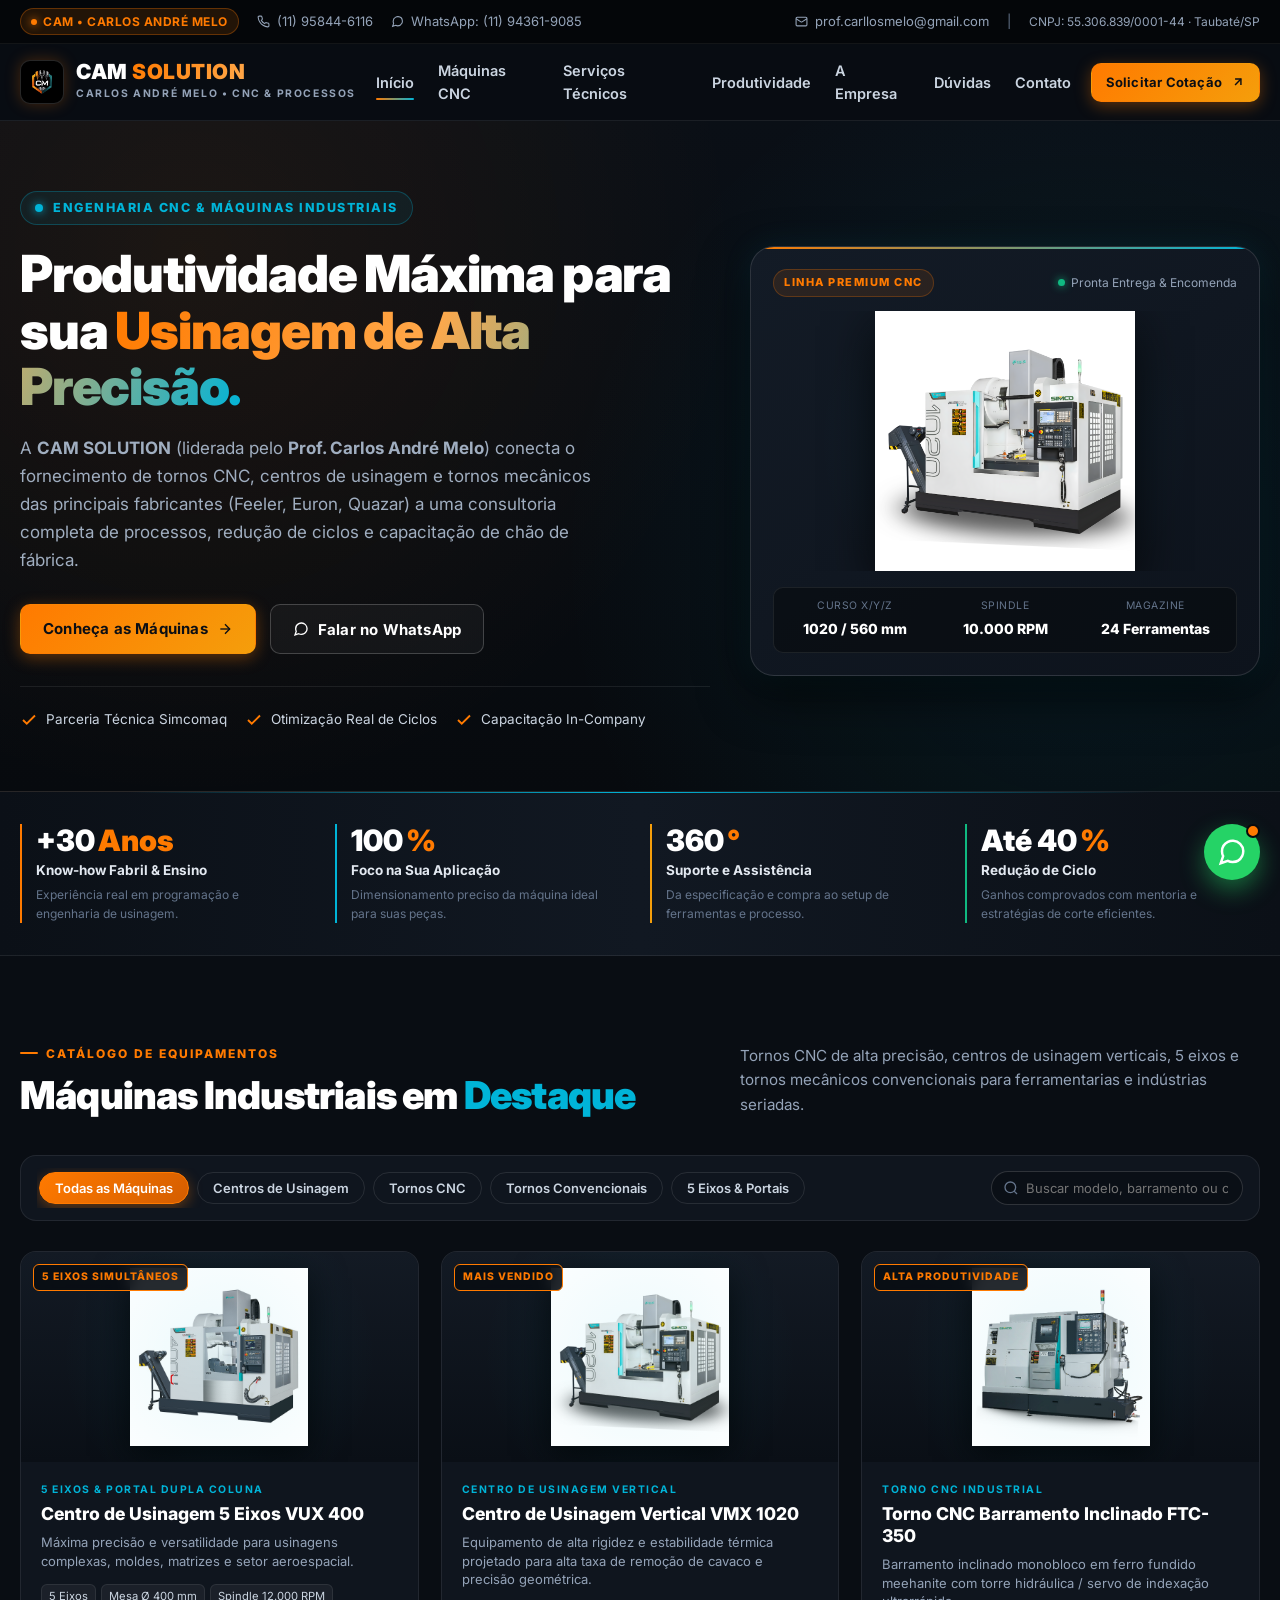
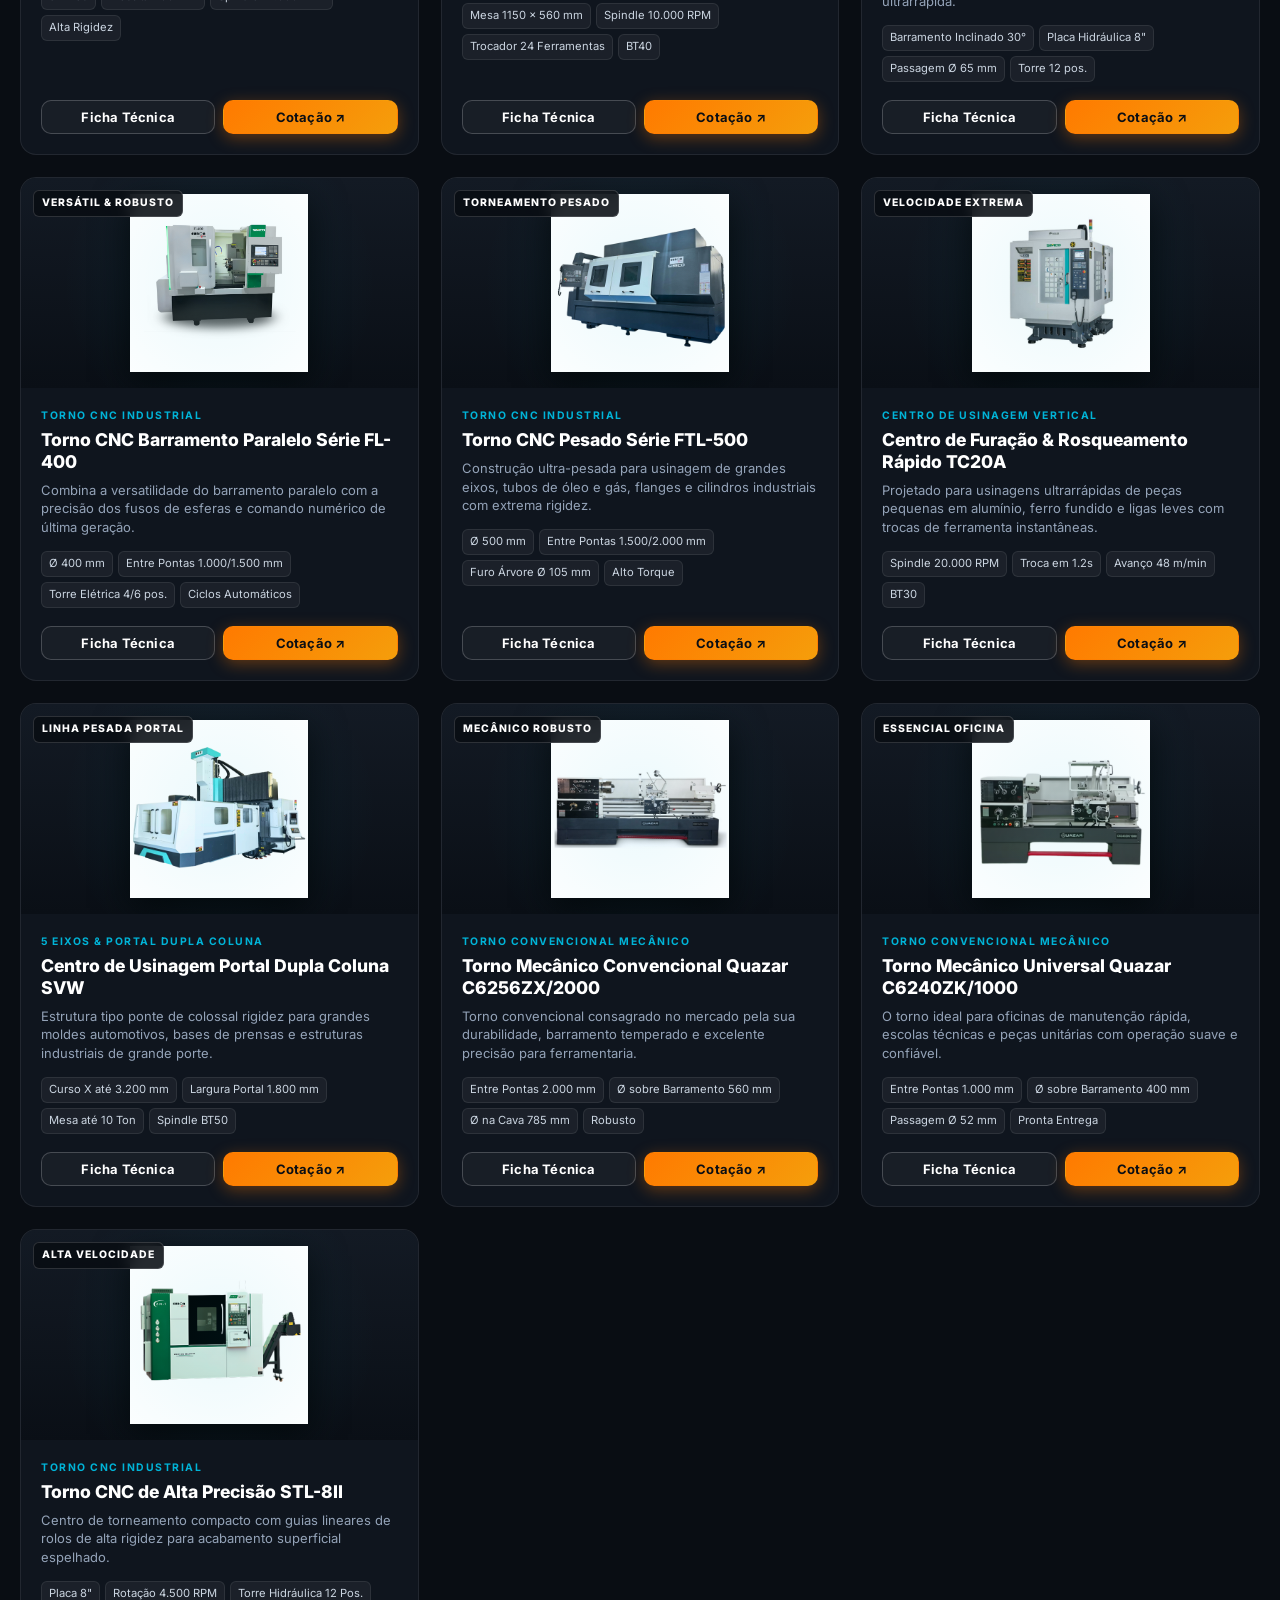
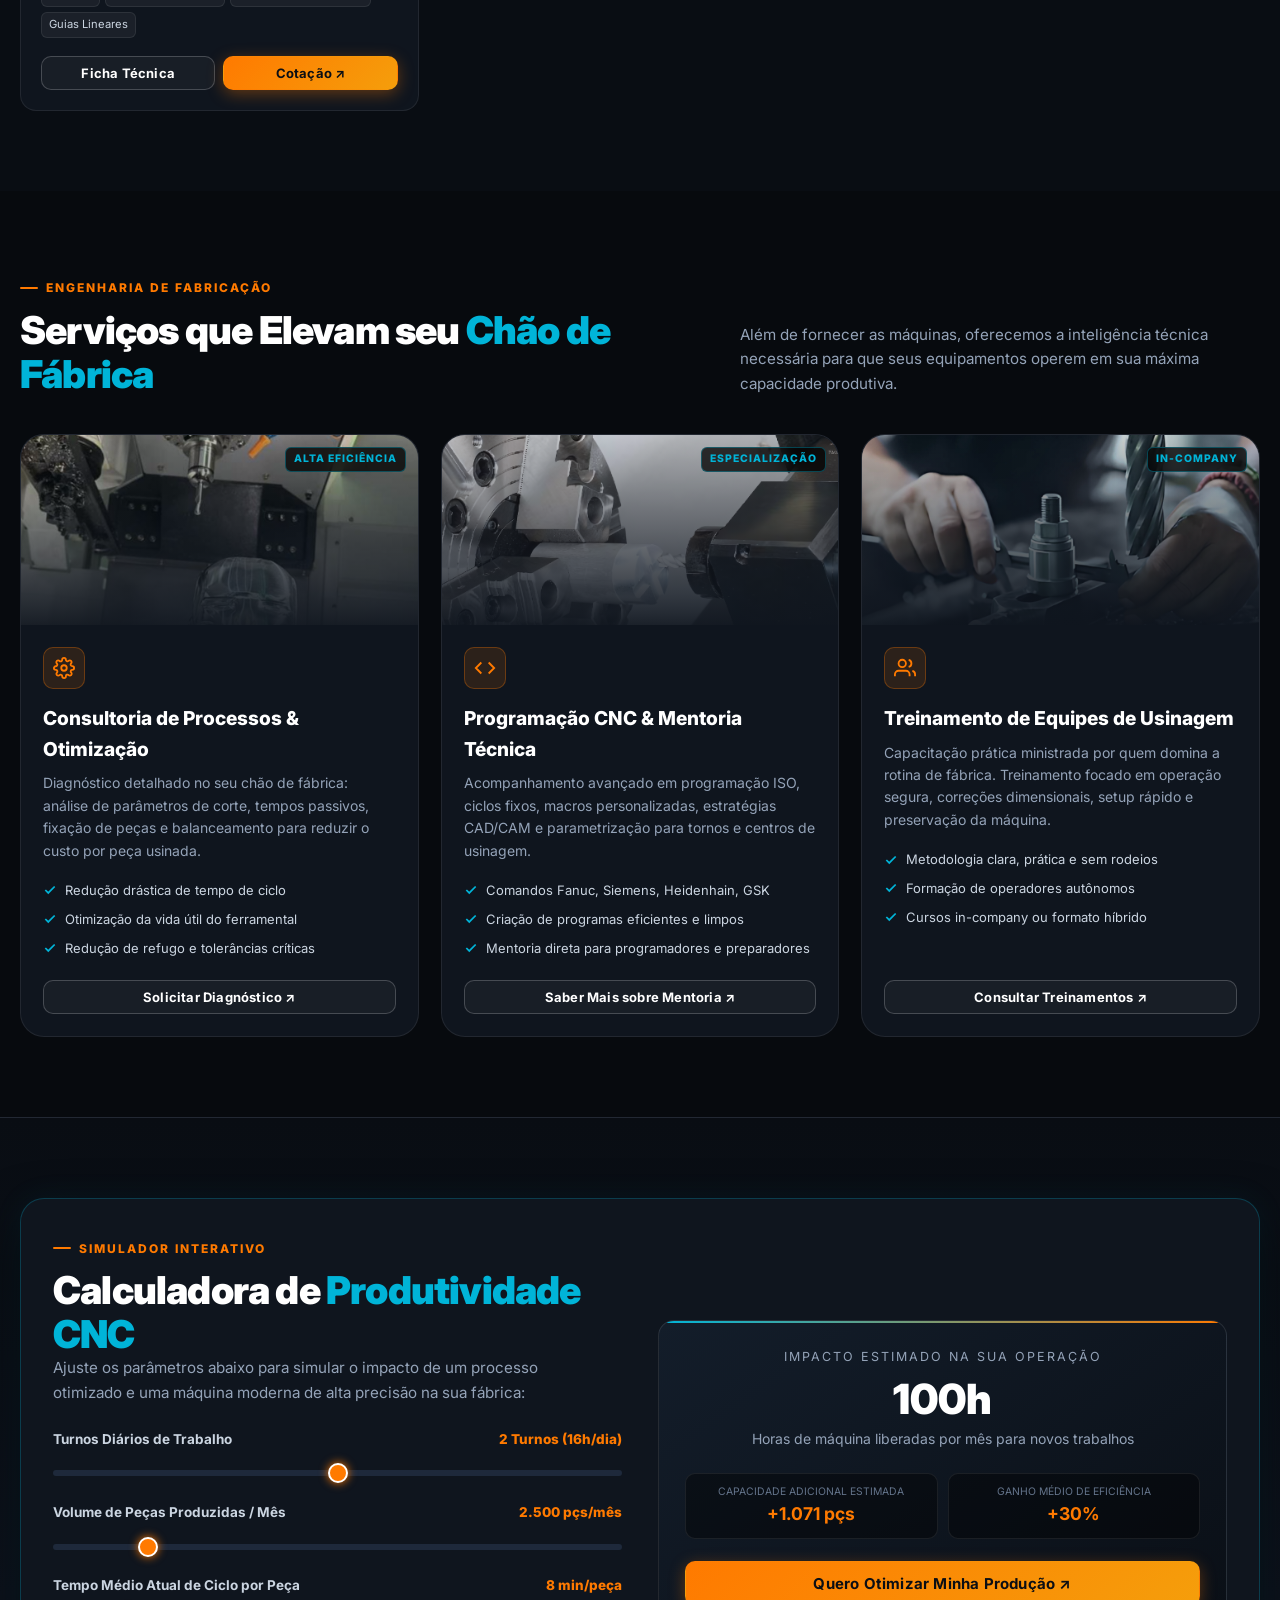
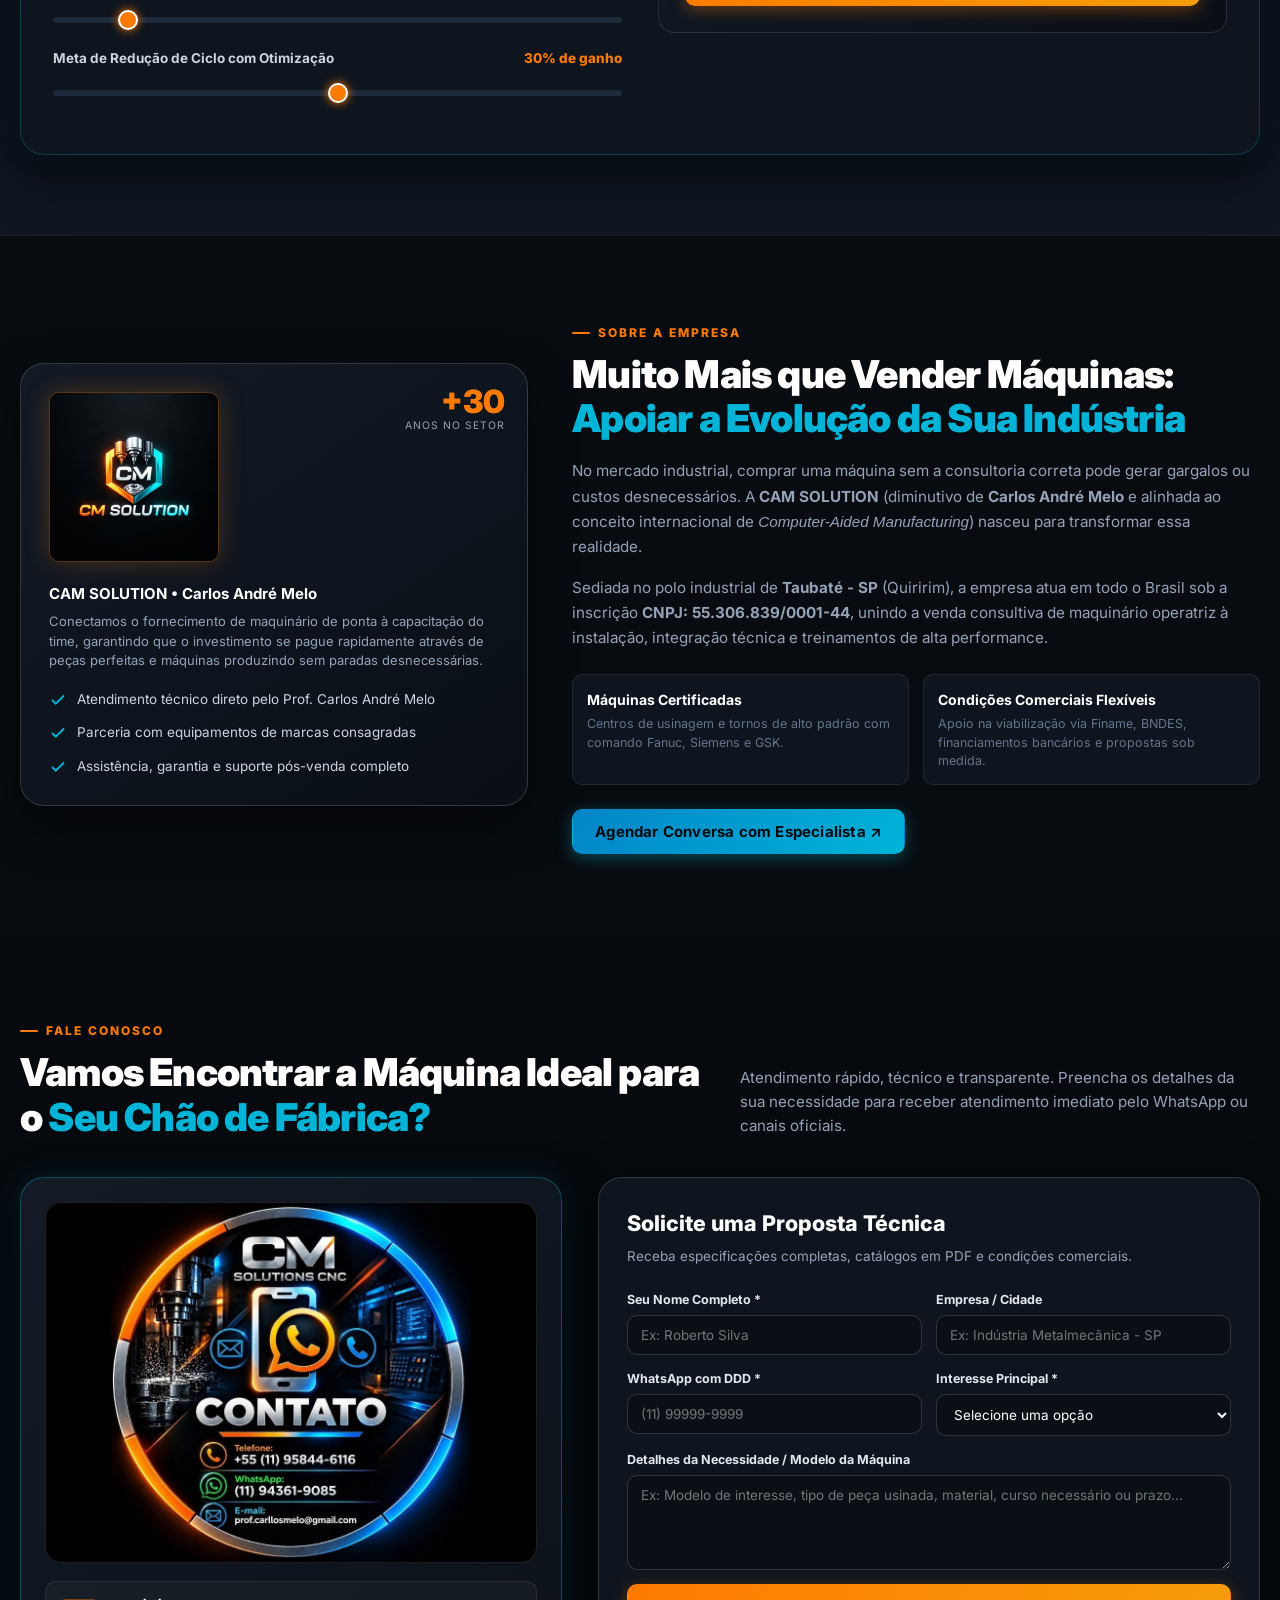
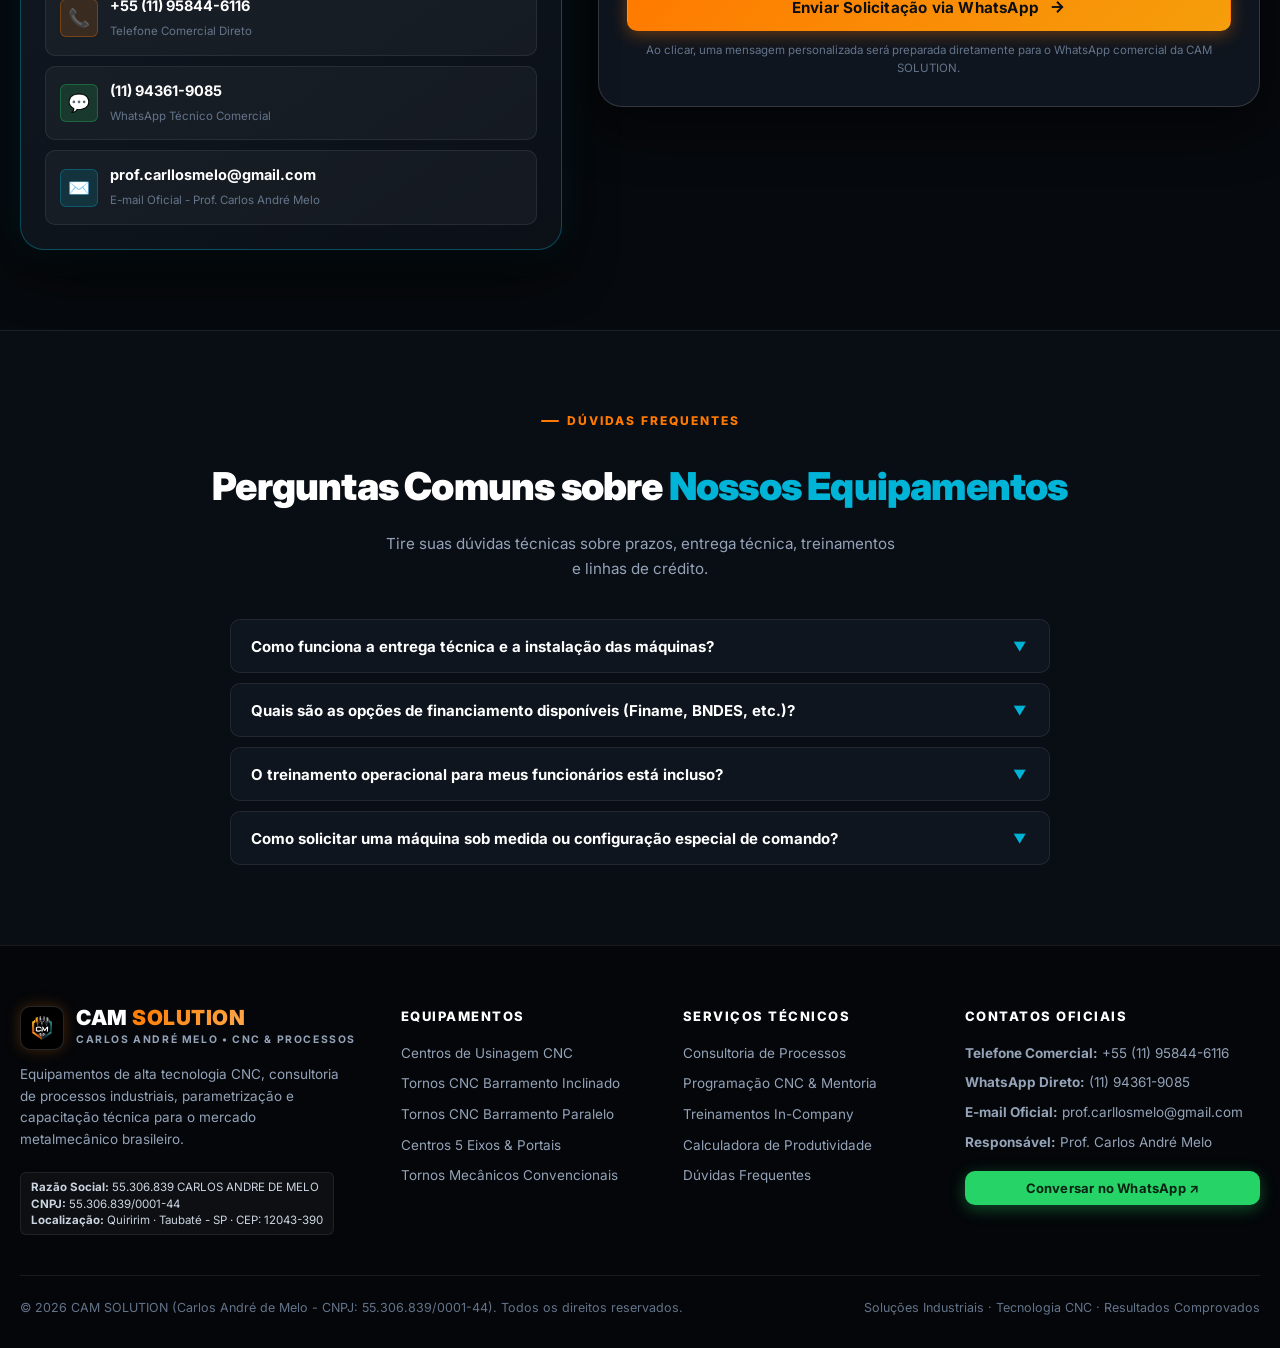
==== commit 361444cc: "fix: atualiza nome para CAM SOLUTION (Carlos Andre Melo), adiciona dados de CNPJ e reformula menu mo" ====
--- a/cm_solution_website_preview-2.html
+++ b/cm_solution_website_preview-2.html
@@ -2,10 +2,11 @@
 <html lang="pt-BR">
 <head>
   <meta charset="utf-8">
-  <meta name="viewport" content="width=device-width, initial-scale=1.0">
-  <meta name="description" content="CM SOLUTION - Fornecimento de Máquinas CNC, Tornos Mecânicos, Centros de Usinagem, Consultoria de Processos e Treinamento Especializado em Usinagem.">
-  <meta name="keywords" content="máquinas cnc, centro de usinagem, torno cnc, torno mecanico, simcomaq, feeler, euron, quazar, consultoria cnc, programação cnc, treinamento usinagem, carlos melo">
-  <title>CM SOLUTION | Máquinas CNC, Centros de Usinagem e Soluções Industriais</title>
+  <meta name="viewport" content="width=device-width, initial-scale=1.0, maximum-scale=5.0">
+  <meta name="description" content="CAM SOLUTION - Carlos André de Melo (CNPJ: 55.306.839/0001-44). Máquinas CNC, Tornos Mecânicos, Centros de Usinagem, Consultoria de Processos e Treinamento Especializado em Usinagem.">
+  <meta name="keywords" content="CAM SOLUTION, Carlos André Melo, máquinas cnc, centro de usinagem, torno cnc, torno mecanico, simcomaq, feeler, euron, quazar, consultoria cnc, programação cnc, treinamento usinagem taubaté">
+  <meta name="author" content="CAM SOLUTION - Carlos André de Melo">
+  <title>CAM SOLUTION | Máquinas CNC, Consultoria e Treinamento Industrial</title>
   
   <!-- Favicon using 1a.jpg -->
   <link rel="icon" type="image/jpeg" href="assets/images/1a.jpg">
@@ -24,23 +25,23 @@
   <div class="top-contact-bar">
     <div class="container top-bar-content">
       <div class="top-bar-left">
-        <span class="badge-official"><span class="dot"></span> Especialista CNC & Engenharia Aplicada</span>
+        <span class="badge-official"><span class="dot"></span> CAM • Carlos André Melo</span>
         <a href="tel:+5511958446116" class="top-link">
-          <svg width="14" height="14" viewBox="0 0 24 24" fill="none" stroke="currentColor" stroke-width="2"><path d="M22 16.92v3a2 2 0 0 1-2.18 2 19.79 19.79 0 0 1-8.63-3.07 19.5 19.5 0 0 1-6-6 19.79 19.79 0 0 1-3.07-8.67A2 2 0 0 1 4.11 2h3a2 2 0 0 1 2 1.72 12.84 12.84 0 0 0 .7 2.81 2 2 0 0 1-.45 2.11L8.09 9.91a16 16 0 0 0 6 6l1.27-1.27a2 2 0 0 1 2.11-.45 12.84 12.84 0 0 0 2.81.7A2 2 0 0 1 22 16.92z"/></svg>
+          <svg width="13" height="13" viewBox="0 0 24 24" fill="none" stroke="currentColor" stroke-width="2"><path d="M22 16.92v3a2 2 0 0 1-2.18 2 19.79 19.79 0 0 1-8.63-3.07 19.5 19.5 0 0 1-6-6 19.79 19.79 0 0 1-3.07-8.67A2 2 0 0 1 4.11 2h3a2 2 0 0 1 2 1.72 12.84 12.84 0 0 0 .7 2.81 2 2 0 0 1-.45 2.11L8.09 9.91a16 16 0 0 0 6 6l1.27-1.27a2 2 0 0 1 2.11-.45 12.84 12.84 0 0 0 2.81.7A2 2 0 0 1 22 16.92z"/></svg>
           (11) 95844-6116
         </a>
         <a href="https://wa.me/5511943619085" target="_blank" rel="noopener" class="top-link">
-          <svg width="14" height="14" viewBox="0 0 24 24" fill="none" stroke="currentColor" stroke-width="2"><path d="M21 11.5a8.38 8.38 0 0 1-.9 3.8 8.5 8.5 0 0 1-7.6 4.7 8.38 8.38 0 0 1-3.8-.9L3 21l1.9-5.7a8.38 8.38 0 0 1-.9-3.8 8.5 8.5 0 0 1 4.7-7.6 8.38 8.38 0 0 1 3.8-.9h.5a8.48 8.48 0 0 1 8 8v.5z"/></svg>
+          <svg width="13" height="13" viewBox="0 0 24 24" fill="none" stroke="currentColor" stroke-width="2"><path d="M21 11.5a8.38 8.38 0 0 1-.9 3.8 8.5 8.5 0 0 1-7.6 4.7 8.38 8.38 0 0 1-3.8-.9L3 21l1.9-5.7a8.38 8.38 0 0 1-.9-3.8 8.5 8.5 0 0 1 4.7-7.6 8.38 8.38 0 0 1 3.8-.9h.5a8.48 8.48 0 0 1 8 8v.5z"/></svg>
           WhatsApp: (11) 94361-9085
         </a>
       </div>
       <div class="top-bar-right">
         <a href="mailto:prof.carllosmelo@gmail.com" class="top-link">
-          <svg width="14" height="14" viewBox="0 0 24 24" fill="none" stroke="currentColor" stroke-width="2"><rect x="2" y="4" width="20" height="16" rx="2"/><path d="m22 7-8.97 5.7a1.94 1.94 0 0 1-2.06 0L2 7"/></svg>
+          <svg width="13" height="13" viewBox="0 0 24 24" fill="none" stroke="currentColor" stroke-width="2"><rect x="2" y="4" width="20" height="16" rx="2"/><path d="m22 7-8.97 5.7a1.94 1.94 0 0 1-2.06 0L2 7"/></svg>
           prof.carllosmelo@gmail.com
         </a>
         <span style="color: var(--text-muted);">|</span>
-        <span style="font-size:0.75rem; letter-spacing:0.5px;">Atendimento em Todo o Brasil</span>
+        <span style="font-size:0.75rem;">CNPJ: 55.306.839/0001-44 · Taubaté/SP</span>
       </div>
     </div>
   </div>
@@ -48,14 +49,15 @@
   <!-- Main Sticky Header -->
   <header class="site-header">
     <div class="container nav-container">
-      <a href="#inicio" class="brand-wrapper" aria-label="CM SOLUTION - Página Inicial">
-        <img src="assets/images/1a.jpg" alt="CM SOLUTION Logo" class="brand-logo-img">
+      <a href="#inicio" class="brand-wrapper" aria-label="CAM SOLUTION - Página Inicial">
+        <img src="assets/images/1a.jpg" alt="CAM SOLUTION Logo" class="brand-logo-img">
         <div class="brand-text">
-          <span class="brand-name">CM <span>SOLUTION</span></span>
-          <span class="brand-sub">SOLUÇÕES • CNC • RESULTADOS</span>
+          <span class="brand-name">CAM <span>SOLUTION</span></span>
+          <span class="brand-sub">CARLOS ANDRÉ MELO • CNC & PROCESSOS</span>
         </div>
       </a>
 
+      <!-- Desktop Navigation -->
       <nav class="main-nav" aria-label="Navegação Principal">
         <a href="#inicio" class="nav-link active">Início</a>
         <a href="#maquinas" class="nav-link">Máquinas CNC</a>
@@ -66,17 +68,76 @@
         <a href="#contato" class="nav-link">Contato</a>
       </nav>
 
+      <!-- Desktop CTA & Mobile Toggle -->
       <div class="nav-actions">
         <a href="#contato" class="btn btn-primary btn-sm">
           <span>Solicitar Cotação</span>
           <svg width="14" height="14" viewBox="0 0 24 24" fill="none" stroke="currentColor" stroke-width="2.5"><line x1="7" y1="17" x2="17" y2="7"/><polyline points="7 7 17 7 17 17"/></svg>
         </a>
-        <button class="mobile-toggle" id="mobileToggle" aria-label="Abrir Menu">
-          <svg width="24" height="24" viewBox="0 0 24 24" fill="none" stroke="currentColor" stroke-width="2"><line x1="3" y1="12" x2="21" y2="12"/><line x1="3" y1="6" x2="21" y2="6"/><line x1="3" y1="18" x2="21" y2="18"/></svg>
+        <button class="mobile-toggle" id="mobileToggle" aria-label="Abrir Menu de Navegação">
+          <span class="hamburger-icon">
+            <span class="hamburger-line"></span>
+            <span class="hamburger-line"></span>
+            <span class="hamburger-line"></span>
+          </span>
         </button>
       </div>
     </div>
   </header>
+
+  <!-- Mobile Drawer Overlay -->
+  <div class="mobile-nav-drawer" id="mobileDrawer" role="dialog" aria-modal="true" aria-label="Menu Mobile">
+    <div class="mobile-links-list">
+      <a href="#inicio" class="mobile-nav-item">
+        <span>Início</span>
+        <span class="arrow">→</span>
+      </a>
+      <a href="#maquinas" class="mobile-nav-item">
+        <span>Catálogo de Máquinas CNC</span>
+        <span class="arrow">→</span>
+      </a>
+      <a href="#servicos" class="mobile-nav-item">
+        <span>Serviços & Consultoria</span>
+        <span class="arrow">→</span>
+      </a>
+      <a href="#calculadora" class="mobile-nav-item">
+        <span>Calculadora de Produtividade</span>
+        <span class="arrow">→</span>
+      </a>
+      <a href="#empresa" class="mobile-nav-item">
+        <span>Sobre a CAM SOLUTION</span>
+        <span class="arrow">→</span>
+      </a>
+      <a href="#faq" class="mobile-nav-item">
+        <span>Dúvidas Frequentes</span>
+        <span class="arrow">→</span>
+      </a>
+      <a href="#contato" class="mobile-nav-item">
+        <span>Fale Conosco</span>
+        <span class="arrow">→</span>
+      </a>
+    </div>
+
+    <div class="mobile-drawer-footer">
+      <button onclick="openDirectWhatsApp('Olá Prof. Carlos André Melo! Vim pelo site da CAM SOLUTION e gostaria de um orçamento.')" class="btn btn-primary" style="width: 100%;">
+        <span>Chamar no WhatsApp ↗</span>
+      </button>
+
+      <div class="mobile-contacts-row">
+        <a href="tel:+5511958446116" class="btn btn-outline btn-sm" style="font-size:0.75rem;">
+          📞 (11) 95844-6116
+        </a>
+        <a href="mailto:prof.carllosmelo@gmail.com" class="btn btn-outline btn-sm" style="font-size:0.75rem;">
+          ✉️ E-mail
+        </a>
+      </div>
+
+      <div style="font-size: 0.6875rem; color: var(--text-muted); text-align: center; margin-top: 4px;">
+        <strong>Carlos André de Melo</strong> · CNPJ: 55.306.839/0001-44<br>
+        Quiririm · Taubaté - SP
+      </div>
+    </div>
+  </div>
 
   <!-- Hero Section -->
   <section class="hero-section">
@@ -84,13 +145,13 @@
       <div class="hero-text-col">
         <div class="hero-eyebrow">
           <span class="pulse"></span>
-          Equipamentos Industriais & Engenharia CNC
+          Engenharia CNC & Máquinas Industriais
         </div>
         <h1 class="hero-title">
           Produtividade Máxima para sua <span class="gradient-text">Usinagem de Alta Precisão.</span>
         </h1>
         <p class="hero-desc">
-          Fornecemos tornos CNC, centros de usinagem e máquinas convencionais das marcas mais confiáveis do mercado (Feeler, Euron, Quazar), combinados com consultoria de processos, parametrização e treinamento especializado para a sua fábrica faturar mais.
+          A <strong>CAM SOLUTION</strong> (liderada pelo <strong>Prof. Carlos André Melo</strong>) conecta o fornecimento de tornos CNC, centros de usinagem e tornos mecânicos das principais fabricantes (Feeler, Euron, Quazar) a uma consultoria completa de processos, redução de ciclos e capacitação de chão de fábrica.
         </p>
 
         <div class="hero-actions">
@@ -98,7 +159,7 @@
             <span>Conheça as Máquinas</span>
             <svg width="16" height="16" viewBox="0 0 24 24" fill="none" stroke="currentColor" stroke-width="2"><line x1="5" y1="12" x2="19" y2="12"/><polyline points="12 5 19 12 12 19"/></svg>
           </a>
-          <button onclick="openDirectWhatsApp('Olá Prof. Carlos Melo! Gostaria de uma consultoria para minha usinagem.')" class="btn btn-outline">
+          <button onclick="openDirectWhatsApp('Olá Prof. Carlos André Melo! Gostaria de uma consultoria para minha usinagem.')" class="btn btn-outline">
             <svg width="16" height="16" viewBox="0 0 24 24" fill="none" stroke="currentColor" stroke-width="2"><path d="M21 11.5a8.38 8.38 0 0 1-.9 3.8 8.5 8.5 0 0 1-7.6 4.7 8.38 8.38 0 0 1-3.8-.9L3 21l1.9-5.7a8.38 8.38 0 0 1-.9-3.8 8.5 8.5 0 0 1 4.7-7.6 8.38 8.38 0 0 1 3.8-.9h.5a8.48 8.48 0 0 1 8 8v.5z"/></svg>
             <span>Falar no WhatsApp</span>
           </button>
@@ -381,13 +442,13 @@
     <div class="container about-grid">
       <div class="about-visual-col">
         <div class="about-card-badge">
-          <img src="assets/images/a3.jpg" alt="CM SOLUTION Logo Oficial" class="about-logo-hero" onerror="this.src='assets/images/1a.jpg'">
+          <img src="assets/images/a3.jpg" alt="CAM SOLUTION Logo Oficial" class="about-logo-hero" onerror="this.src='assets/images/1a.jpg'">
           <div class="about-experience-badge">
             <div class="num">+30</div>
             <div class="lbl">Anos no Setor</div>
           </div>
-          <p style="font-size: 0.9375rem; color: #FFF; font-weight: 700; margin-bottom: 8px;">
-            Engenharia CNC com Propósito
+          <p style="font-size: 0.9375rem; color: #FFF; font-weight: 700; margin-bottom: 6px;">
+            CAM SOLUTION • Carlos André Melo
           </p>
           <p style="font-size: 0.8125rem; color: var(--text-secondary); line-height: 1.5;">
             Conectamos o fornecimento de maquinário de ponta à capacitação do time, garantindo que o investimento se pague rapidamente através de peças perfeitas e máquinas produzindo sem paradas desnecessárias.
@@ -396,7 +457,7 @@
           <div class="about-feature-list">
             <div class="about-feature-item">
               <svg width="18" height="18" viewBox="0 0 24 24" fill="none" stroke="currentColor" stroke-width="2.5"><polyline points="20 6 9 17 4 12"/></svg>
-              <span>Atendimento técnico direto pelo Prof. Carlos Melo</span>
+              <span>Atendimento técnico direto pelo Prof. Carlos André Melo</span>
             </div>
             <div class="about-feature-item">
               <svg width="18" height="18" viewBox="0 0 24 24" fill="none" stroke="currentColor" stroke-width="2.5"><polyline points="20 6 9 17 4 12"/></svg>
@@ -411,13 +472,13 @@
       </div>
 
       <div class="about-copy-col">
-        <div class="kicker">Sobre a CM SOLUTION</div>
+        <div class="kicker">Sobre a Empresa</div>
         <h2 class="section-title">Muito Mais que Vender Máquinas: <span>Apoiar a Evolução da Sua Indústria</span></h2>
         <p>
-          No mercado industrial, comprar uma máquina sem a consultoria correta pode gerar gargalos ou custos desnecessários. A <strong>CM SOLUTION</strong> nasceu para transformar essa realidade.
+          No mercado industrial, comprar uma máquina sem a consultoria correta pode gerar gargalos ou custos desnecessários. A <strong>CAM SOLUTION</strong> (diminutivo de <strong>Carlos André Melo</strong> e alinhada ao conceito internacional de <em>Computer-Aided Manufacturing</em>) nasceu para transformar essa realidade.
         </p>
         <p>
-          Liderada pelo <strong>Prof. Carlos Melo</strong>, a CM SOLUTION une a experiência de quem viveu o chão de fábrica por décadas com o fornecimento das melhores soluções de usinagem e ferramentaria. Apoiamos desde a análise técnica de qual modelo se adequa ao seu portfólio de peças até a entrega técnica, programação de ponta e treinamento dos operadores.
+          Sediada no polo industrial de <strong>Taubaté - SP</strong> (Quiririm), a empresa atua em todo o Brasil sob a inscrição <strong>CNPJ: 55.306.839/0001-44</strong>, unindo a venda consultiva de maquinário operatriz à instalação, integração técnica e treinamentos de alta performance.
         </p>
 
         <div class="about-pillars">
@@ -431,7 +492,7 @@
           </div>
         </div>
 
-        <button onclick="openDirectWhatsApp('Olá Prof. Carlos Melo! Gostaria de agendar uma reunião sobre novos equipamentos.')" class="btn btn-cyan">
+        <button onclick="openDirectWhatsApp('Olá Prof. Carlos André Melo! Gostaria de agendar uma conversa sobre novos equipamentos.')" class="btn btn-cyan">
           <span>Agendar Conversa com Especialista ↗</span>
         </button>
       </div>
@@ -455,7 +516,7 @@
         <!-- Contact Badge / A2 Card -->
         <div class="contact-badge-card">
           <div class="badge-art-frame">
-            <img src="assets/images/a2_clean.jpg" alt="CM SOLUTION Contato Oficial" class="badge-art-img" onerror="this.src='assets/images/a2.jpeg'">
+            <img src="assets/images/a2_clean.jpg" alt="CAM SOLUTION Contato Oficial" class="badge-art-img" onerror="this.src='assets/images/a2.jpeg'">
           </div>
 
           <div class="contact-quick-list">
@@ -482,7 +543,7 @@
               <div class="channel-icon email">✉️</div>
               <div class="channel-data">
                 <strong>prof.carllosmelo@gmail.com</strong>
-                <small>E-mail Oficial - Prof. Carlos Melo</small>
+                <small>E-mail Oficial - Prof. Carlos André Melo</small>
               </div>
             </a>
           </div>
@@ -539,7 +600,7 @@
             </button>
 
             <p class="form-disclaimer">
-              Ao clicar, uma mensagem personalizada será preparada diretamente para o WhatsApp comercial da CM SOLUTION.
+              Ao clicar, uma mensagem personalizada será preparada diretamente para o WhatsApp comercial da CAM SOLUTION.
             </p>
           </form>
         </div>
@@ -588,7 +649,7 @@
           </button>
           <div class="faq-answer">
             <p>
-              Sim! Um dos grandes diferenciais da CM SOLUTION é não apenas entregar a máquina, mas garantir que sua equipe saiba utilizá-la com total segurança e produtividade. Disponibilizamos treinamentos operacionais e podemos ministrar módulos avançados de programação in-company.
+              Sim! Um dos grandes diferenciais da CAM SOLUTION é não apenas entregar a máquina, mas garantir que sua equipe saiba utilizá-la com total segurança e produtividade. Disponibilizamos treinamentos operacionais e podemos ministrar módulos avançados de programação in-company.
             </p>
           </div>
         </div>
@@ -614,16 +675,20 @@
       <div class="footer-top-grid">
         <div>
           <a href="#inicio" class="brand-wrapper">
-            <img src="assets/images/1a.jpg" alt="CM SOLUTION Logo" class="brand-logo-img">
+            <img src="assets/images/1a.jpg" alt="CAM SOLUTION Logo" class="brand-logo-img">
             <div class="brand-text">
-              <span class="brand-name">CM <span>SOLUTION</span></span>
-              <span class="brand-sub">SOLUÇÕES • CNC • RESULTADOS</span>
+              <span class="brand-name">CAM <span>SOLUTION</span></span>
+              <span class="brand-sub">CARLOS ANDRÉ MELO • CNC & PROCESSOS</span>
             </div>
           </a>
           <p class="footer-brand-desc">
             Equipamentos de alta tecnologia CNC, consultoria de processos industriais, parametrização e capacitação técnica para o mercado metalmecânico brasileiro.
           </p>
-          <span class="badge-official"><span class="dot"></span> Atendimento em Todo o Brasil</span>
+          <div class="footer-cnpj-badge">
+            <strong>Razão Social:</strong> 55.306.839 CARLOS ANDRE DE MELO<br>
+            <strong>CNPJ:</strong> 55.306.839/0001-44<br>
+            <strong>Localização:</strong> Quiririm · Taubaté - SP · CEP: 12043-390
+          </div>
         </div>
 
         <div>
@@ -651,10 +716,10 @@
         <div>
           <div class="footer-col-title">Contatos Oficiais</div>
           <div class="footer-contact-data">
-            <p><strong>Telefone:</strong> +55 (11) 95844-6116</p>
-            <p><strong>WhatsApp:</strong> (11) 94361-9085</p>
-            <p><strong>E-mail:</strong> prof.carllosmelo@gmail.com</p>
-            <p><strong>Responsável:</strong> Prof. Carlos Melo</p>
+            <p><strong>Telefone Comercial:</strong> +55 (11) 95844-6116</p>
+            <p><strong>WhatsApp Direto:</strong> (11) 94361-9085</p>
+            <p><strong>E-mail Oficial:</strong> prof.carllosmelo@gmail.com</p>
+            <p><strong>Responsável:</strong> Prof. Carlos André Melo</p>
             <p style="margin-top: 10px;">
               <button onclick="openDirectWhatsApp()" class="btn btn-whatsapp btn-sm" style="width: 100%;">
                 <span>Conversar no WhatsApp ↗</span>
@@ -666,7 +731,7 @@
 
       <div class="footer-bottom">
         <div>
-          © <span id="currentYear">2026</span> CM SOLUTION. Todos os direitos reservados.
+          © <span id="currentYear">2026</span> CAM SOLUTION (Carlos André de Melo - CNPJ: 55.306.839/0001-44). Todos os direitos reservados.
         </div>
         <div>
           Soluções Industriais · Tecnologia CNC · Resultados Comprovados
@@ -705,7 +770,7 @@
   <!-- Floating WhatsApp Action Button -->
   <a href="https://wa.me/5511943619085" target="_blank" rel="noopener" class="floating-whatsapp" aria-label="Atendimento Direto no WhatsApp">
     <span class="badge-ping"></span>
-    <svg width="32" height="32" viewBox="0 0 24 24" fill="none" stroke="currentColor" stroke-width="2"><path d="M21 11.5a8.38 8.38 0 0 1-.9 3.8 8.5 8.5 0 0 1-7.6 4.7 8.38 8.38 0 0 1-3.8-.9L3 21l1.9-5.7a8.38 8.38 0 0 1-.9-3.8 8.5 8.5 0 0 1 4.7-7.6 8.38 8.38 0 0 1 3.8-.9h.5a8.48 8.48 0 0 1 8 8v.5z"/></svg>
+    <svg width="30" height="30" viewBox="0 0 24 24" fill="none" stroke="currentColor" stroke-width="2"><path d="M21 11.5a8.38 8.38 0 0 1-.9 3.8 8.5 8.5 0 0 1-7.6 4.7 8.38 8.38 0 0 1-3.8-.9L3 21l1.9-5.7a8.38 8.38 0 0 1-.9-3.8 8.5 8.5 0 0 1 4.7-7.6 8.38 8.38 0 0 1 3.8-.9h.5a8.48 8.48 0 0 1 8 8v.5z"/></svg>
   </a>
 
   <!-- Floating Back to Top Button -->
@@ -720,4 +785,3 @@
   </script>
 </body>
 </html>
-
--- a/assets/css/style.css
+++ b/assets/css/style.css
@@ -1,12 +1,13 @@
 /* ==========================================================================
-   CM SOLUTION - CNC & INDUSTRIAL SOLUTIONS
+   CAM SOLUTION - CNC & INDUSTRIAL SOLUTIONS
+   Razão Social: Carlos André de Melo | CNPJ: 55.306.839/0001-44
    Design System & Master Stylesheet
    Identity Colors: Industrial Orange (#FF7A00 / #FF8C00) & Precision Cyan (#00B4D8 / #0284C7)
-   Base: Deep Graphite Slate (#080C10 / #0E141D) with Titanium & Stainless Accents
+   Base: Deep Graphite Slate (#070A0E / #0E141D) with Titanium & Stainless Accents
    ========================================================================== */
 
 :root {
-  /* Brand Palette from 1a.jpg & a2 */
+  /* Brand Palette from 1a.jpg, a2, a3 */
   --cm-orange: #FF7A00;
   --cm-orange-hover: #FF8F1F;
   --cm-orange-dark: #D45D00;
@@ -39,14 +40,11 @@
   --text-highlight: #FFFFFF;
   
   --font-main: 'Inter', -apple-system, BlinkMacSystemFont, 'Segoe UI', Roboto, Helvetica, Arial, sans-serif;
-  --font-display: 'Inter', -apple-system, BlinkMacSystemFont, 'Segoe UI', sans-serif;
   
   /* Shadows & Effects */
   --shadow-sm: 0 2px 8px rgba(0, 0, 0, 0.35);
   --shadow-md: 0 10px 30px rgba(0, 0, 0, 0.5);
   --shadow-lg: 0 20px 50px rgba(0, 0, 0, 0.65);
-  --glow-orange: 0 0 25px var(--cm-orange-glow);
-  --glow-cyan: 0 0 25px var(--cm-cyan-glow);
   
   /* Radii */
   --radius-sm: 6px;
@@ -71,6 +69,7 @@
   scroll-behavior: smooth;
   font-size: 16px;
   background-color: var(--bg-deep);
+  overflow-x: hidden;
 }
 
 body {
@@ -81,6 +80,12 @@
   -webkit-font-smoothing: antialiased;
   -moz-osx-font-smoothing: grayscale;
   overflow-x: hidden;
+  width: 100%;
+  position: relative;
+}
+
+body.menu-open {
+  overflow: hidden;
 }
 
 img, svg {
@@ -102,7 +107,7 @@
 
 /* Utilities */
 .container {
-  width: min(1240px, calc(100% - 48px));
+  width: min(1240px, calc(100% - 36px));
   margin-inline: auto;
 }
 
@@ -112,11 +117,13 @@
 
 /* Top Notification / Fast Contact Bar */
 .top-contact-bar {
-  background: #05070A;
+  background: #040609;
   border-bottom: 1px solid rgba(255, 255, 255, 0.06);
   font-size: 0.8125rem;
   color: var(--text-secondary);
   padding: 8px 0;
+  position: relative;
+  z-index: 1002;
 }
 
 .top-bar-content {
@@ -130,7 +137,8 @@
 .top-bar-left, .top-bar-right {
   display: flex;
   align-items: center;
-  gap: 20px;
+  gap: 18px;
+  flex-wrap: wrap;
 }
 
 .top-link {
@@ -152,7 +160,7 @@
   background: rgba(255, 122, 0, 0.12);
   border: 1px solid rgba(255, 122, 0, 0.3);
   color: var(--cm-orange);
-  padding: 2px 8px;
+  padding: 3px 10px;
   border-radius: var(--radius-full);
   font-size: 0.75rem;
   font-weight: 700;
@@ -173,7 +181,7 @@
   position: sticky;
   top: 0;
   z-index: 1000;
-  background: rgba(11, 16, 23, 0.94);
+  background: rgba(9, 13, 19, 0.95);
   backdrop-filter: blur(14px);
   -webkit-backdrop-filter: blur(14px);
   border-bottom: 1px solid var(--border-subtle);
@@ -181,34 +189,35 @@
 }
 
 .site-header.scrolled {
-  background: rgba(7, 10, 14, 0.98);
-  box-shadow: 0 10px 30px rgba(0, 0, 0, 0.6);
-  border-bottom-color: rgba(0, 180, 216, 0.2);
+  background: rgba(6, 9, 13, 0.98);
+  box-shadow: 0 10px 30px rgba(0, 0, 0, 0.7);
+  border-bottom-color: rgba(0, 180, 216, 0.25);
 }
 
 .nav-container {
   display: flex;
   align-items: center;
   justify-content: space-between;
-  min-height: 80px;
-  gap: 24px;
+  min-height: 76px;
+  gap: 20px;
 }
 
 .brand-wrapper {
   display: flex;
   align-items: center;
-  gap: 14px;
+  gap: 12px;
+  flex-shrink: 0;
 }
 
 .brand-logo-img {
-  width: 48px;
-  height: 48px;
+  width: 44px;
+  height: 44px;
   object-fit: contain;
   border-radius: var(--radius-md);
   background: #000;
   padding: 2px;
   border: 1px solid rgba(255, 255, 255, 0.15);
-  box-shadow: 0 0 15px rgba(255, 122, 0, 0.2);
+  box-shadow: 0 0 15px rgba(255, 122, 0, 0.25);
   transition: transform var(--transition-normal), box-shadow var(--transition-normal);
 }
 
@@ -224,7 +233,7 @@
 }
 
 .brand-name {
-  font-size: 1.35rem;
+  font-size: 1.3rem;
   font-weight: 900;
   letter-spacing: 0.5px;
   line-height: 1.1;
@@ -238,8 +247,8 @@
 }
 
 .brand-sub {
-  font-size: 0.6875rem;
-  letter-spacing: 1.8px;
+  font-size: 0.65rem;
+  letter-spacing: 1.6px;
   text-transform: uppercase;
   color: var(--text-secondary);
   font-weight: 700;
@@ -249,11 +258,11 @@
 .main-nav {
   display: flex;
   align-items: center;
-  gap: 28px;
+  gap: 24px;
 }
 
 .nav-link {
-  font-size: 0.9375rem;
+  font-size: 0.90625rem;
   font-weight: 600;
   color: #CBD5E1;
   position: relative;
@@ -285,7 +294,135 @@
 .nav-actions {
   display: flex;
   align-items: center;
-  gap: 14px;
+  gap: 12px;
+  flex-shrink: 0;
+}
+
+/* Mobile Hamburger Button */
+.mobile-toggle {
+  display: none;
+  background: rgba(255, 255, 255, 0.05);
+  border: 1px solid var(--border-medium);
+  border-radius: var(--radius-sm);
+  width: 44px;
+  height: 44px;
+  padding: 10px;
+  cursor: pointer;
+  color: #FFFFFF;
+  position: relative;
+  z-index: 1005;
+  transition: background var(--transition-fast), border-color var(--transition-fast);
+}
+
+.mobile-toggle:hover {
+  background: rgba(0, 180, 216, 0.15);
+  border-color: var(--cm-cyan);
+}
+
+.hamburger-icon {
+  width: 100%;
+  height: 100%;
+  display: flex;
+  flex-direction: column;
+  justify-content: space-around;
+  transition: transform var(--transition-normal);
+}
+
+.hamburger-line {
+  display: block;
+  height: 2px;
+  width: 100%;
+  background: #FFFFFF;
+  border-radius: 2px;
+  transition: transform var(--transition-normal), opacity var(--transition-normal);
+}
+
+.mobile-toggle.is-active .hamburger-line:nth-child(1) {
+  transform: translateY(7px) rotate(45deg);
+  background: var(--cm-orange);
+}
+
+.mobile-toggle.is-active .hamburger-line:nth-child(2) {
+  opacity: 0;
+}
+
+.mobile-toggle.is-active .hamburger-line:nth-child(3) {
+  transform: translateY(-7px) rotate(-45deg);
+  background: var(--cm-cyan);
+}
+
+/* Mobile Drawer Overlay */
+.mobile-nav-drawer {
+  position: fixed;
+  top: 0;
+  left: 0;
+  right: 0;
+  bottom: 0;
+  background: rgba(5, 8, 12, 0.97);
+  backdrop-filter: blur(18px);
+  -webkit-backdrop-filter: blur(18px);
+  z-index: 999;
+  display: flex;
+  flex-direction: column;
+  padding: 85px 20px 24px;
+  opacity: 0;
+  pointer-events: none;
+  transform: translateY(-15px);
+  transition: opacity 0.28s cubic-bezier(0.16, 1, 0.3, 1), transform 0.28s cubic-bezier(0.16, 1, 0.3, 1);
+  overflow-y: auto;
+}
+
+.mobile-nav-drawer.active {
+  opacity: 1;
+  pointer-events: auto;
+  transform: translateY(0);
+}
+
+.mobile-links-list {
+  display: flex;
+  flex-direction: column;
+  gap: 10px;
+  margin-bottom: 24px;
+}
+
+.mobile-nav-item {
+  display: flex;
+  align-items: center;
+  justify-content: space-between;
+  padding: 13px 16px;
+  background: rgba(255, 255, 255, 0.04);
+  border: 1px solid var(--border-subtle);
+  border-radius: var(--radius-md);
+  font-size: 1rem;
+  font-weight: 700;
+  color: #FFFFFF;
+  transition: all var(--transition-fast);
+}
+
+.mobile-nav-item:active, .mobile-nav-item:hover {
+  background: rgba(0, 180, 216, 0.12);
+  border-color: var(--cm-cyan);
+  color: var(--cm-cyan);
+}
+
+.mobile-nav-item span.arrow {
+  color: var(--cm-orange);
+  font-size: 1.1rem;
+}
+
+.mobile-drawer-footer {
+  margin-top: auto;
+  padding-top: 18px;
+  border-top: 1px solid var(--border-subtle);
+  display: flex;
+  flex-direction: column;
+  gap: 12px;
+}
+
+.mobile-contacts-row {
+  display: grid;
+  grid-template-columns: 1fr 1fr;
+  gap: 8px;
 }
 
 /* Standard Buttons */
@@ -293,7 +430,7 @@
   display: inline-flex;
   align-items: center;
   justify-content: center;
-  gap: 10px;
+  gap: 9px;
   padding: 12px 22px;
   border-radius: var(--radius-md);
   font-weight: 700;
@@ -360,23 +497,12 @@
   font-size: 0.8125rem;
 }
 
-/* Hamburger mobile button */
-.mobile-toggle {
-  display: none;
-  background: transparent;
-  border: 1px solid var(--border-medium);
-  border-radius: var(--radius-sm);
-  padding: 8px;
-  cursor: pointer;
-  color: #FFFFFF;
-}
-
 /* ==========================================================================
    Hero Section
    ========================================================================== */
 .hero-section {
   position: relative;
-  padding: 80px 0 70px;
+  padding: 70px 0 60px;
   overflow: hidden;
   background: 
     radial-gradient(circle at 15% 20%, rgba(255, 122, 0, 0.08) 0%, transparent 45%),
@@ -388,7 +514,7 @@
 .hero-grid {
   display: grid;
   grid-template-columns: 1.15fr 0.85fr;
-  gap: 50px;
+  gap: 40px;
   align-items: center;
   position: relative;
   z-index: 2;
@@ -407,7 +533,7 @@
   letter-spacing: 1.5px;
   text-transform: uppercase;
   color: var(--cm-cyan);
-  margin-bottom: 22px;
+  margin-bottom: 20px;
 }
 
 .hero-eyebrow .pulse {
@@ -425,11 +551,11 @@
 }
 
 .hero-title {
-  font-size: clamp(2.3rem, 4.2vw, 3.8rem);
+  font-size: clamp(2.1rem, 4vw, 3.6rem);
   font-weight: 900;
-  line-height: 1.08;
-  letter-spacing: -1.5px;
-  margin-bottom: 22px;
+  line-height: 1.1;
+  letter-spacing: -1.2px;
+  margin-bottom: 20px;
   color: #FFFFFF;
 }
 
@@ -440,25 +566,25 @@
 }
 
 .hero-desc {
-  font-size: 1.125rem;
+  font-size: 1.0625rem;
   line-height: 1.65;
   color: #A0AEC0;
   max-width: 600px;
-  margin-bottom: 34px;
+  margin-bottom: 30px;
 }
 
 .hero-actions {
   display: flex;
-  gap: 16px;
+  gap: 14px;
   flex-wrap: wrap;
-  margin-bottom: 36px;
+  margin-bottom: 32px;
 }
 
 .hero-trust-bar {
   display: flex;
   flex-wrap: wrap;
-  gap: 22px;
-  padding-top: 24px;
+  gap: 18px;
+  padding-top: 22px;
   border-top: 1px solid var(--border-subtle);
   font-size: 0.84375rem;
   color: #CBD5E1;
@@ -481,7 +607,7 @@
   background: linear-gradient(145deg, #131B26 0%, #0D131C 100%);
   border: 1px solid rgba(255, 255, 255, 0.12);
   border-radius: var(--radius-xl);
-  padding: 24px;
+  padding: 22px;
   box-shadow: 0 20px 50px rgba(0, 0, 0, 0.6), 0 0 30px rgba(0, 180, 216, 0.1);
   overflow: hidden;
 }
@@ -500,7 +626,7 @@
   display: flex;
   justify-content: space-between;
   align-items: center;
-  margin-bottom: 16px;
+  margin-bottom: 14px;
 }
 
 .hero-visual-tag {
@@ -533,19 +659,20 @@
 
 .hero-image-wrap {
   position: relative;
-  height: 280px;
+  height: 260px;
   display: flex;
   align-items: center;
   justify-content: center;
   background: radial-gradient(circle, rgba(0, 180, 216, 0.08) 0%, transparent 70%);
   border-radius: var(--radius-lg);
-  margin-bottom: 18px;
+  margin-bottom: 16px;
   overflow: hidden;
+  cursor: pointer;
 }
 
 .hero-image-wrap img {
   max-height: 100%;
-  width: auto;
+  max-width: 95%;
   object-fit: contain;
   filter: drop-shadow(0 15px 25px rgba(0, 0, 0, 0.75));
   transition: transform 0.4s ease;
@@ -558,11 +685,11 @@
 .hero-specs-row {
   display: grid;
   grid-template-columns: repeat(3, 1fr);
-  gap: 10px;
+  gap: 8px;
   background: rgba(7, 10, 14, 0.6);
   border: 1px solid var(--border-subtle);
   border-radius: var(--radius-md);
-  padding: 12px;
+  padding: 10px;
 }
 
 .hero-spec-item {
@@ -571,7 +698,7 @@
 
 .hero-spec-label {
   display: block;
-  font-size: 0.6875rem;
+  font-size: 0.65rem;
   text-transform: uppercase;
   color: var(--text-muted);
   letter-spacing: 0.5px;
@@ -579,7 +706,7 @@
 }
 
 .hero-spec-val {
-  font-size: 0.9375rem;
+  font-size: 0.875rem;
   font-weight: 800;
   color: #FFFFFF;
 }
@@ -590,7 +717,7 @@
 .stats-banner {
   background: linear-gradient(90deg, #0B1017 0%, #111822 50%, #0B1017 100%);
   border-bottom: 1px solid var(--border-subtle);
-  padding: 36px 0;
+  padding: 32px 0;
   position: relative;
 }
 
@@ -607,15 +734,14 @@
 .stats-grid {
   display: grid;
   grid-template-columns: repeat(4, 1fr);
-  gap: 24px;
+  gap: 20px;
 }
 
 .stat-box {
   display: flex;
   flex-direction: column;
-  padding: 0 16px;
+  padding: 0 14px;
   border-left: 2px solid transparent;
-  transition: transform var(--transition-fast);
 }
 
 .stat-box:nth-child(1) { border-left-color: var(--cm-orange); }
@@ -624,7 +750,7 @@
 .stat-box:nth-child(4) { border-left-color: #10B981; }
 
 .stat-number {
-  font-size: clamp(1.8rem, 2.5vw, 2.4rem);
+  font-size: clamp(1.7rem, 2.3vw, 2.2rem);
   font-weight: 900;
   color: #FFFFFF;
   line-height: 1.1;
@@ -639,14 +765,14 @@
 }
 
 .stat-title {
-  font-size: 0.875rem;
+  font-size: 0.84375rem;
   font-weight: 700;
   color: #E2E8F0;
-  margin-bottom: 4px;
+  margin-bottom: 3px;
 }
 
 .stat-desc {
-  font-size: 0.78125rem;
+  font-size: 0.75rem;
   color: var(--text-muted);
 }
 
@@ -654,7 +780,7 @@
    Section Headers
    ========================================================================== */
 .section {
-  padding: 88px 0;
+  padding: 80px 0;
   position: relative;
 }
 
@@ -662,8 +788,8 @@
   display: flex;
   justify-content: space-between;
   align-items: flex-end;
-  gap: 30px;
-  margin-bottom: 44px;
+  gap: 24px;
+  margin-bottom: 38px;
 }
 
 .section-head.center {
@@ -681,7 +807,7 @@
   letter-spacing: 2px;
   text-transform: uppercase;
   color: var(--cm-orange);
-  margin-bottom: 12px;
+  margin-bottom: 10px;
 }
 
 .kicker::before {
@@ -693,9 +819,9 @@
 }
 
 .section-title {
-  font-size: clamp(1.85rem, 3.2vw, 2.6rem);
+  font-size: clamp(1.75rem, 3vw, 2.5rem);
   font-weight: 900;
-  letter-spacing: -1px;
+  letter-spacing: -0.8px;
   line-height: 1.15;
   color: #FFFFFF;
 }
@@ -705,7 +831,7 @@
 }
 
 .section-desc {
-  font-size: 1rem;
+  font-size: 0.95rem;
   color: var(--text-secondary);
   max-width: 520px;
   line-height: 1.6;
@@ -722,11 +848,10 @@
   display: flex;
   justify-content: space-between;
   align-items: center;
-  gap: 20px;
-  flex-wrap: wrap;
-  margin-bottom: 34px;
+  gap: 16px;
+  margin-bottom: 30px;
   background: var(--bg-card);
-  padding: 14px 18px;
+  padding: 12px 16px;
   border-radius: var(--radius-lg);
   border: 1px solid var(--border-subtle);
 }
@@ -734,19 +859,28 @@
 .filter-tabs {
   display: flex;
   gap: 8px;
-  flex-wrap: wrap;
+  overflow-x: auto;
+  -webkit-overflow-scrolling: touch;
+  scrollbar-width: none;
+  padding: 4px 2px;
+}
+
+.filter-tabs::-webkit-scrollbar {
+  display: none;
 }
 
 .filter-btn {
   background: transparent;
   border: 1px solid rgba(255, 255, 255, 0.1);
   color: #CBD5E1;
-  padding: 8px 16px;
+  padding: 7px 15px;
   border-radius: var(--radius-full);
-  font-size: 0.84375rem;
+  font-size: 0.8125rem;
   font-weight: 600;
   cursor: pointer;
   transition: all var(--transition-fast);
+  white-space: nowrap;
+  flex-shrink: 0;
 }
 
 .filter-btn:hover {
@@ -764,7 +898,8 @@
 
 .search-box {
   position: relative;
-  min-width: 250px;
+  min-width: 220px;
+  flex-shrink: 0;
 }
 
 .search-input {
@@ -772,9 +907,9 @@
   background: var(--bg-input);
   border: 1px solid var(--border-medium);
   border-radius: var(--radius-full);
-  padding: 8px 14px 8px 36px;
-  color: #FFFFFF;
-  font-size: 0.84375rem;
+  padding: 8px 14px 8px 34px;
+  color: #FFFFFF;
+  font-size: 0.8125rem;
   outline: none;
   transition: border-color var(--transition-fast), box-shadow var(--transition-fast);
 }
@@ -797,7 +932,7 @@
 .machine-grid {
   display: grid;
   grid-template-columns: repeat(3, 1fr);
-  gap: 24px;
+  gap: 22px;
 }
 
 .machine-card {
@@ -819,16 +954,16 @@
 
 .machine-badge {
   position: absolute;
-  top: 14px;
-  left: 14px;
+  top: 12px;
+  left: 12px;
   z-index: 2;
-  font-size: 0.6875rem;
+  font-size: 0.65rem;
   font-weight: 800;
   letter-spacing: 1px;
   text-transform: uppercase;
-  padding: 4px 10px;
+  padding: 4px 8px;
   border-radius: var(--radius-sm);
-  background: rgba(11, 16, 23, 0.85);
+  background: rgba(9, 13, 19, 0.88);
   backdrop-filter: blur(8px);
   border: 1px solid rgba(255, 255, 255, 0.15);
   color: #FFFFFF;
@@ -840,7 +975,7 @@
 }
 
 .machine-thumb-wrap {
-  height: 220px;
+  height: 210px;
   background: linear-gradient(180deg, #131A24 0%, #0A0F16 100%);
   display: flex;
   align-items: center;
@@ -872,23 +1007,23 @@
 }
 
 .card-body {
-  padding: 22px;
+  padding: 20px;
   display: flex;
   flex-direction: column;
   flex: 1;
 }
 
 .machine-category {
-  font-size: 0.6875rem;
+  font-size: 0.65rem;
   font-weight: 700;
   text-transform: uppercase;
   letter-spacing: 1.5px;
   color: var(--cm-cyan);
-  margin-bottom: 6px;
+  margin-bottom: 4px;
 }
 
 .machine-name {
-  font-size: 1.15rem;
+  font-size: 1.1rem;
   font-weight: 800;
   line-height: 1.25;
   color: #FFFFFF;
@@ -896,22 +1031,22 @@
 }
 
 .machine-tagline {
-  font-size: 0.84375rem;
+  font-size: 0.8125rem;
   color: var(--text-secondary);
   line-height: 1.45;
-  margin-bottom: 16px;
+  margin-bottom: 14px;
 }
 
 .specs-grid-pill {
   display: flex;
   flex-wrap: wrap;
-  gap: 6px;
-  margin-bottom: 20px;
+  gap: 5px;
+  margin-bottom: 18px;
 }
 
 .spec-pill {
-  font-size: 0.71875rem;
-  padding: 4px 8px;
+  font-size: 0.7rem;
+  padding: 3px 7px;
   border-radius: var(--radius-sm);
   background: rgba(255, 255, 255, 0.05);
   border: 1px solid rgba(255, 255, 255, 0.08);
@@ -921,7 +1056,7 @@
 .card-footer-actions {
   display: grid;
   grid-template-columns: 1fr 1fr;
-  gap: 10px;
+  gap: 8px;
   margin-top: auto;
 }
 
@@ -929,7 +1064,7 @@
   display: none;
   grid-column: 1 / -1;
   text-align: center;
-  padding: 60px 20px;
+  padding: 50px 20px;
   background: var(--bg-card);
   border-radius: var(--radius-lg);
   border: 1px dashed var(--border-medium);
@@ -945,7 +1080,7 @@
 .services-grid {
   display: grid;
   grid-template-columns: repeat(3, 1fr);
-  gap: 24px;
+  gap: 22px;
 }
 
 .service-card {
@@ -965,7 +1100,7 @@
 }
 
 .service-photo-wrap {
-  height: 200px;
+  height: 190px;
   position: relative;
   overflow: hidden;
 }
@@ -990,52 +1125,52 @@
 
 .service-badge {
   position: absolute;
-  top: 14px;
-  right: 14px;
+  top: 12px;
+  right: 12px;
   z-index: 2;
-  background: rgba(0, 0, 0, 0.7);
+  background: rgba(0, 0, 0, 0.75);
   backdrop-filter: blur(8px);
   border: 1px solid var(--border-cyan);
   color: var(--cm-cyan);
-  font-size: 0.6875rem;
+  font-size: 0.65rem;
   font-weight: 800;
   text-transform: uppercase;
   letter-spacing: 1px;
-  padding: 4px 10px;
+  padding: 3px 8px;
   border-radius: var(--radius-sm);
 }
 
 .service-content {
-  padding: 24px;
+  padding: 22px;
   display: flex;
   flex-direction: column;
   flex: 1;
 }
 
 .service-icon-box {
-  width: 44px;
-  height: 44px;
+  width: 42px;
+  height: 42px;
   border-radius: var(--radius-md);
   background: rgba(255, 122, 0, 0.12);
   border: 1px solid rgba(255, 122, 0, 0.3);
   color: var(--cm-orange);
   display: grid;
   place-items: center;
-  margin-bottom: 16px;
+  margin-bottom: 14px;
 }
 
 .service-title {
-  font-size: 1.25rem;
+  font-size: 1.2rem;
   font-weight: 800;
   color: #FFFFFF;
-  margin-bottom: 10px;
+  margin-bottom: 8px;
 }
 
 .service-desc {
-  font-size: 0.9rem;
+  font-size: 0.875rem;
   color: var(--text-secondary);
   line-height: 1.6;
-  margin-bottom: 20px;
+  margin-bottom: 18px;
 }
 
 .service-checklist {
@@ -1043,7 +1178,7 @@
   display: flex;
   flex-direction: column;
   gap: 8px;
-  margin-bottom: 24px;
+  margin-bottom: 22px;
 }
 
 .service-checklist li {
@@ -1077,25 +1212,25 @@
   background: var(--bg-card);
   border: 1px solid rgba(0, 180, 216, 0.25);
   border-radius: var(--radius-xl);
-  padding: 36px;
+  padding: 32px;
   box-shadow: 0 20px 50px rgba(0, 0, 0, 0.6), 0 0 30px rgba(0, 180, 216, 0.08);
 }
 
 .calc-grid {
   display: grid;
   grid-template-columns: 1fr 1fr;
-  gap: 40px;
+  gap: 36px;
   align-items: center;
 }
 
 .calc-form-group {
-  margin-bottom: 20px;
+  margin-bottom: 18px;
 }
 
 .calc-label {
   display: flex;
   justify-content: space-between;
-  font-size: 0.875rem;
+  font-size: 0.84375rem;
   font-weight: 700;
   color: #CBD5E1;
   margin-bottom: 8px;
@@ -1141,7 +1276,7 @@
   background: linear-gradient(145deg, #131D2A 0%, #0A0F16 100%);
   border: 1px solid rgba(255, 255, 255, 0.1);
   border-radius: var(--radius-lg);
-  padding: 30px;
+  padding: 26px;
   text-align: center;
   position: relative;
   overflow: hidden;
@@ -1158,15 +1293,15 @@
 }
 
 .calc-res-title {
-  font-size: 0.8125rem;
+  font-size: 0.78125rem;
   text-transform: uppercase;
   letter-spacing: 2px;
   color: var(--text-secondary);
-  margin-bottom: 14px;
+  margin-bottom: 12px;
 }
 
 .calc-res-big {
-  font-size: 2.8rem;
+  font-size: 2.6rem;
   font-weight: 900;
   line-height: 1;
   color: #FFFFFF;
@@ -1178,34 +1313,34 @@
 }
 
 .calc-res-sub {
-  font-size: 0.9375rem;
+  font-size: 0.875rem;
   color: var(--text-secondary);
-  margin-bottom: 24px;
+  margin-bottom: 22px;
 }
 
 .calc-metrics-row {
   display: grid;
   grid-template-columns: 1fr 1fr;
-  gap: 12px;
-  margin-bottom: 24px;
+  gap: 10px;
+  margin-bottom: 22px;
 }
 
 .calc-metric-card {
   background: rgba(0, 0, 0, 0.4);
   border: 1px solid var(--border-subtle);
   border-radius: var(--radius-md);
-  padding: 12px;
+  padding: 10px;
 }
 
 .calc-metric-card small {
   display: block;
-  font-size: 0.6875rem;
+  font-size: 0.65rem;
   color: var(--text-muted);
   text-transform: uppercase;
 }
 
 .calc-metric-card strong {
-  font-size: 1.15rem;
+  font-size: 1.1rem;
   color: var(--cm-orange);
 }
 
@@ -1219,7 +1354,7 @@
 .about-grid {
   display: grid;
   grid-template-columns: 0.85fr 1.15fr;
-  gap: 50px;
+  gap: 44px;
   align-items: center;
 }
 
@@ -1231,15 +1366,15 @@
   background: linear-gradient(145deg, #121A25 0%, #0A0F16 100%);
   border: 1px solid var(--border-medium);
   border-radius: var(--radius-xl);
-  padding: 32px;
+  padding: 28px;
   box-shadow: 0 20px 45px rgba(0, 0, 0, 0.6);
   position: relative;
   overflow: hidden;
 }
 
 .about-logo-hero {
-  max-width: 180px;
-  margin-bottom: 24px;
+  max-width: 170px;
+  margin-bottom: 20px;
   border-radius: var(--radius-md);
   box-shadow: 0 0 25px rgba(255, 122, 0, 0.25);
   border: 1px solid rgba(255, 122, 0, 0.3);
@@ -1247,20 +1382,20 @@
 
 .about-experience-badge {
   position: absolute;
-  top: 24px;
-  right: 24px;
+  top: 22px;
+  right: 22px;
   text-align: right;
 }
 
 .about-experience-badge .num {
-  font-size: 2.2rem;
+  font-size: 2rem;
   font-weight: 900;
   line-height: 1;
   color: var(--cm-orange);
 }
 
 .about-experience-badge .lbl {
-  font-size: 0.6875rem;
+  font-size: 0.65rem;
   text-transform: uppercase;
   letter-spacing: 1px;
   color: var(--text-secondary);
@@ -1269,15 +1404,15 @@
 .about-feature-list {
   display: flex;
   flex-direction: column;
-  gap: 14px;
-  margin-top: 20px;
+  gap: 12px;
+  margin-top: 18px;
 }
 
 .about-feature-item {
   display: flex;
-  gap: 12px;
+  gap: 10px;
   align-items: flex-start;
-  font-size: 0.875rem;
+  font-size: 0.84375rem;
   color: #CBD5E1;
 }
 
@@ -1288,42 +1423,42 @@
 }
 
 .about-copy-col .section-title {
-  margin-bottom: 20px;
+  margin-bottom: 18px;
 }
 
 .about-copy-col p {
   color: var(--text-secondary);
-  font-size: 1rem;
-  margin-bottom: 18px;
-  line-height: 1.7;
+  font-size: 0.95rem;
+  margin-bottom: 16px;
+  line-height: 1.65;
 }
 
 .about-pillars {
   display: grid;
   grid-template-columns: 1fr 1fr;
-  gap: 16px;
-  margin: 28px 0;
+  gap: 14px;
+  margin: 24px 0;
 }
 
 .pillar-item {
   background: var(--bg-card);
   border: 1px solid var(--border-subtle);
   border-radius: var(--radius-md);
-  padding: 16px;
+  padding: 14px;
 }
 
 .pillar-item strong {
   display: block;
-  font-size: 0.9375rem;
+  font-size: 0.875rem;
   color: #FFFFFF;
   margin-bottom: 4px;
 }
 
 .pillar-item p {
-  font-size: 0.8125rem;
+  font-size: 0.78125rem;
   color: var(--text-muted);
   margin: 0;
-  line-height: 1.5;
+  line-height: 1.45;
 }
 
 /* ==========================================================================
@@ -1337,7 +1472,7 @@
 .contact-grid {
   display: grid;
   grid-template-columns: 0.9fr 1.1fr;
-  gap: 40px;
+  gap: 36px;
   align-items: start;
 }
 
@@ -1346,11 +1481,11 @@
   background: linear-gradient(145deg, #131A25 0%, #0B1017 100%);
   border: 1px solid var(--border-cyan);
   border-radius: var(--radius-xl);
-  padding: 28px;
+  padding: 24px;
   box-shadow: 0 20px 50px rgba(0, 0, 0, 0.7), 0 0 35px rgba(0, 180, 216, 0.15);
   display: flex;
   flex-direction: column;
-  gap: 20px;
+  gap: 18px;
   position: relative;
 }
 
@@ -1367,7 +1502,7 @@
 
 .badge-art-img {
   width: 100%;
-  max-width: 380px;
+  max-width: 360px;
   height: auto;
   object-fit: contain;
   transition: transform 0.4s ease;
@@ -1380,33 +1515,33 @@
 .contact-quick-list {
   display: flex;
   flex-direction: column;
+  gap: 10px;
+}
+
+.contact-channel-item {
+  display: flex;
+  align-items: center;
   gap: 12px;
-}
-
-.contact-channel-item {
-  display: flex;
-  align-items: center;
-  gap: 14px;
   background: rgba(255, 255, 255, 0.04);
   border: 1px solid var(--border-subtle);
   border-radius: var(--radius-md);
-  padding: 12px 16px;
+  padding: 12px 14px;
   transition: all var(--transition-fast);
 }
 
 .contact-channel-item:hover {
   background: rgba(0, 180, 216, 0.08);
   border-color: var(--cm-cyan);
-  transform: translateX(4px);
+  transform: translateX(3px);
 }
 
 .channel-icon {
-  width: 40px;
-  height: 40px;
+  width: 38px;
+  height: 38px;
   border-radius: var(--radius-sm);
   display: grid;
   place-items: center;
-  font-size: 1.15rem;
+  font-size: 1.1rem;
   flex-shrink: 0;
 }
 
@@ -1416,12 +1551,12 @@
 
 .channel-data strong {
   display: block;
-  font-size: 0.9375rem;
+  font-size: 0.90625rem;
   color: #FFFFFF;
 }
 
 .channel-data small {
-  font-size: 0.75rem;
+  font-size: 0.71875rem;
   color: var(--text-muted);
 }
 
@@ -1430,37 +1565,37 @@
   background: var(--bg-card);
   border: 1px solid var(--border-medium);
   border-radius: var(--radius-xl);
-  padding: 32px;
+  padding: 28px;
   box-shadow: 0 20px 50px rgba(0, 0, 0, 0.6);
 }
 
 .form-header {
-  margin-bottom: 24px;
+  margin-bottom: 22px;
 }
 
 .form-header h3 {
-  font-size: 1.4rem;
+  font-size: 1.35rem;
   font-weight: 800;
   color: #FFFFFF;
   margin-bottom: 6px;
 }
 
 .form-header p {
-  font-size: 0.875rem;
+  font-size: 0.84375rem;
   color: var(--text-secondary);
 }
 
 .form-grid-2 {
   display: grid;
   grid-template-columns: 1fr 1fr;
-  gap: 16px;
+  gap: 14px;
 }
 
 .form-group {
-  margin-bottom: 16px;
+  margin-bottom: 14px;
   display: flex;
   flex-direction: column;
-  gap: 6px;
+  gap: 5px;
 }
 
 .form-group.full {
@@ -1468,7 +1603,7 @@
 }
 
 .form-label {
-  font-size: 0.8125rem;
+  font-size: 0.78125rem;
   font-weight: 700;
   color: #E2E8F0;
 }
@@ -1478,10 +1613,10 @@
   background: var(--bg-input);
   border: 1px solid var(--border-medium);
   border-radius: var(--radius-md);
-  padding: 12px 14px;
+  padding: 11px 13px;
   color: #FFFFFF;
   outline: none;
-  font-size: 0.875rem;
+  font-size: 0.84375rem;
   transition: border-color var(--transition-fast), box-shadow var(--transition-fast);
 }
 
@@ -1491,21 +1626,21 @@
 }
 
 textarea.form-control {
-  min-height: 100px;
+  min-height: 95px;
   resize: vertical;
 }
 
 .form-submit-btn {
   width: 100%;
-  padding: 14px;
-  font-size: 1rem;
+  padding: 13px;
+  font-size: 0.95rem;
 }
 
 .form-disclaimer {
-  font-size: 0.75rem;
+  font-size: 0.71875rem;
   color: var(--text-muted);
   text-align: center;
-  margin-top: 12px;
+  margin-top: 10px;
 }
 
 /* ==========================================================================
@@ -1521,7 +1656,7 @@
   margin: 0 auto;
   display: flex;
   flex-direction: column;
-  gap: 12px;
+  gap: 10px;
 }
 
 .faq-item {
@@ -1538,14 +1673,14 @@
 
 .faq-question {
   width: 100%;
-  padding: 18px 22px;
+  padding: 16px 20px;
   display: flex;
   justify-content: space-between;
   align-items: center;
   background: transparent;
   border: none;
   font-weight: 700;
-  font-size: 1rem;
+  font-size: 0.9375rem;
   color: #FFFFFF;
   cursor: pointer;
   text-align: left;
@@ -1558,6 +1693,7 @@
   place-items: center;
   color: var(--cm-cyan);
   transition: transform var(--transition-normal);
+  font-size: 0.8rem;
 }
 
 .faq-item.active .faq-toggle-icon {
@@ -1569,67 +1705,79 @@
   max-height: 0;
   overflow: hidden;
   transition: max-height 0.35s ease-out;
-  padding: 0 22px;
+  padding: 0 20px;
   color: var(--text-secondary);
-  font-size: 0.90625rem;
+  font-size: 0.875rem;
   line-height: 1.6;
 }
 
 .faq-item.active .faq-answer {
-  padding-bottom: 20px;
+  padding-bottom: 18px;
 }
 
 /* ==========================================================================
    Footer
    ========================================================================== */
 .site-footer {
-  background: #05070A;
+  background: #040609;
   border-top: 1px solid var(--border-subtle);
-  padding: 70px 0 30px;
+  padding: 60px 0 30px;
   color: var(--text-secondary);
 }
 
 .footer-top-grid {
   display: grid;
   grid-template-columns: 1.4fr 1fr 1fr 1.2fr;
-  gap: 40px;
-  margin-bottom: 50px;
+  gap: 36px;
+  margin-bottom: 40px;
 }
 
 .footer-brand-desc {
-  font-size: 0.875rem;
+  font-size: 0.84375rem;
   line-height: 1.6;
-  margin: 16px 0 20px;
+  margin: 14px 0 16px;
   max-width: 320px;
 }
 
+.footer-cnpj-badge {
+  display: inline-block;
+  background: rgba(255, 255, 255, 0.04);
+  border: 1px solid var(--border-subtle);
+  border-radius: var(--radius-sm);
+  padding: 6px 10px;
+  font-size: 0.71875rem;
+  color: #CBD5E1;
+  margin-top: 6px;
+  line-height: 1.4;
+}
+
 .footer-col-title {
-  font-size: 0.875rem;
+  font-size: 0.8125rem;
   font-weight: 800;
   text-transform: uppercase;
   letter-spacing: 1.5px;
   color: #FFFFFF;
-  margin-bottom: 18px;
+  margin-bottom: 16px;
 }
 
 .footer-nav-list {
   list-style: none;
   display: flex;
   flex-direction: column;
-  gap: 10px;
-  font-size: 0.875rem;
+  gap: 9px;
+  font-size: 0.84375rem;
 }
 
 .footer-nav-list a:hover {
   color: var(--cm-cyan);
-  padding-left: 4px;
+  padding-left: 3px;
 }
 
 .footer-contact-data {
   display: flex;
   flex-direction: column;
-  gap: 10px;
-  font-size: 0.875rem;
+  gap: 8px;
+  font-size: 0.84375rem;
 }
 
 .footer-bottom {
@@ -1637,10 +1785,10 @@
   justify-content: space-between;
   align-items: center;
   flex-wrap: wrap;
-  gap: 16px;
-  padding-top: 24px;
+  gap: 14px;
+  padding-top: 22px;
   border-top: 1px solid var(--border-subtle);
-  font-size: 0.8125rem;
+  font-size: 0.78125rem;
   color: var(--text-muted);
 }
 
@@ -1656,7 +1804,7 @@
   z-index: 2000;
   display: grid;
   place-items: center;
-  padding: 20px;
+  padding: 16px;
   opacity: 0;
   pointer-events: none;
   transition: opacity 0.28s ease;
@@ -1671,7 +1819,7 @@
   background: var(--bg-card);
   border: 1px solid var(--border-cyan);
   border-radius: var(--radius-xl);
-  max-width: 900px;
+  max-width: 880px;
   width: 100%;
   max-height: 90vh;
   overflow-y: auto;
@@ -1687,8 +1835,8 @@
 
 .modal-close-btn {
   position: absolute;
-  top: 16px;
-  right: 16px;
+  top: 14px;
+  right: 14px;
   width: 36px;
   height: 36px;
   border-radius: 50%;
@@ -1711,14 +1859,14 @@
 .modal-grid {
   display: grid;
   grid-template-columns: 1fr 1fr;
-  gap: 30px;
-  padding: 32px;
+  gap: 26px;
+  padding: 28px;
 }
 
 .modal-img-col {
   background: linear-gradient(145deg, #131A25 0%, #0A0F16 100%);
   border-radius: var(--radius-lg);
-  padding: 24px;
+  padding: 20px;
   display: flex;
   align-items: center;
   justify-content: center;
@@ -1726,7 +1874,7 @@
 }
 
 .modal-img-col img {
-  max-height: 320px;
+  max-height: 300px;
   object-fit: contain;
   filter: drop-shadow(0 15px 30px rgba(0, 0, 0, 0.8));
 }
@@ -1738,7 +1886,7 @@
 
 .modal-specs-table {
   width: 100%;
-  margin: 18px 0;
+  margin: 16px 0;
   border-collapse: collapse;
   font-size: 0.8125rem;
 }
@@ -1748,7 +1896,7 @@
 }
 
 .modal-specs-table td {
-  padding: 8px 4px;
+  padding: 7px 4px;
 }
 
 .modal-specs-table td:first-child {
@@ -1765,11 +1913,11 @@
 /* Floating WhatsApp Button */
 .floating-whatsapp {
   position: fixed;
-  right: 24px;
-  bottom: 24px;
-  z-index: 999;
-  width: 58px;
-  height: 58px;
+  right: 20px;
+  bottom: 20px;
+  z-index: 998;
+  width: 56px;
+  height: 56px;
   border-radius: 50%;
   background: #25D366;
   color: #FFFFFF;
@@ -1798,11 +1946,11 @@
 /* Floating Back to Top Button */
 .back-to-top {
   position: fixed;
-  left: 24px;
-  bottom: 24px;
+  left: 20px;
+  bottom: 20px;
   z-index: 900;
-  width: 44px;
-  height: 44px;
+  width: 42px;
+  height: 42px;
   border-radius: 50%;
   background: var(--bg-card);
   border: 1px solid var(--border-medium);
@@ -1827,12 +1975,12 @@
 }
 
 /* ==========================================================================
-   Responsive Breakpoints
+   Robust Responsive Breakpoints & Mobile Fixes
    ========================================================================== */
 @media (max-width: 1024px) {
   .hero-grid {
     grid-template-columns: 1fr;
-    gap: 40px;
+    gap: 36px;
   }
   
   .machine-grid, .services-grid {
@@ -1841,12 +1989,12 @@
   
   .stats-grid {
     grid-template-columns: repeat(2, 1fr);
-    gap: 20px;
+    gap: 18px;
   }
   
   .about-grid, .contact-grid, .calc-grid {
     grid-template-columns: 1fr;
-    gap: 36px;
+    gap: 32px;
   }
   
   .footer-top-grid {
@@ -1859,65 +2007,264 @@
 }
 
 @media (max-width: 768px) {
+  /* Prevent horizontal scroll */
+  body, html {
+    overflow-x: hidden;
+    width: 100%;
+  }
+
+  .container {
+    width: calc(100% - 28px);
+  }
+
+  /* Compact top bar */
+  .top-contact-bar {
+    padding: 6px 0;
+  }
+
   .top-bar-content {
     justify-content: center;
-    text-align: center;
-  }
-  
+    gap: 10px;
+  }
+
+  .top-bar-left {
+    justify-content: center;
+    gap: 12px;
+    font-size: 0.75rem;
+  }
+
   .top-bar-right {
     display: none;
   }
-  
+
+  /* Compact Navbar */
+  .nav-container {
+    min-height: 64px;
+    gap: 12px;
+  }
+
+  .brand-logo-img {
+    width: 38px;
+    height: 38px;
+  }
+
+  .brand-name {
+    font-size: 1.15rem;
+  }
+
+  .brand-sub {
+    font-size: 0.58rem;
+    letter-spacing: 1px;
+  }
+
+  /* Hide desktop links and full CTA in header on mobile */
   .main-nav {
     display: none;
   }
-  
+
+  .nav-actions .btn-primary {
+    display: none;
+  }
+
+  /* Show Hamburger toggle clearly */
   .mobile-toggle {
-    display: block;
-  }
-  
-  .site-header.mobile-open .main-nav {
     display: flex;
+    align-items: center;
+    justify-content: center;
+  }
+
+  /* Hero Section Mobile */
+  .hero-section {
+    padding: 40px 0 44px;
+  }
+
+  .hero-title {
+    font-size: 2.1rem;
+    letter-spacing: -0.8px;
+  }
+
+  .hero-desc {
+    font-size: 0.95rem;
+  }
+
+  .hero-actions {
     flex-direction: column;
-    position: absolute;
-    top: 100%;
-    left: 0;
-    right: 0;
-    background: #090D13;
-    padding: 24px;
-    border-bottom: 1px solid var(--border-medium);
+    gap: 10px;
+  }
+
+  .hero-actions .btn {
+    width: 100%;
+  }
+
+  .hero-image-wrap {
+    height: 200px;
+  }
+
+  /* Stats Grid */
+  .stats-banner {
+    padding: 24px 0;
+  }
+
+  .stats-grid {
+    grid-template-columns: 1fr 1fr;
     gap: 16px;
   }
-  
+
+  .stat-box {
+    padding: 0 10px;
+  }
+
+  .stat-number {
+    font-size: 1.6rem;
+  }
+
+  /* Catalog Controls Mobile: Horizontal Scroll Ribbon */
+  .section {
+    padding: 56px 0;
+  }
+
   .section-head {
     flex-direction: column;
     align-items: flex-start;
-    gap: 12px;
-  }
-  
+    gap: 10px;
+    margin-bottom: 26px;
+  }
+
   .catalog-controls {
     flex-direction: column;
     align-items: stretch;
-  }
-  
+    gap: 12px;
+    padding: 10px 12px;
+  }
+
+  .filter-tabs {
+    width: 100%;
+    overflow-x: auto;
+    padding-bottom: 6px;
+    gap: 6px;
+  }
+
+  .filter-btn {
+    font-size: 0.75rem;
+    padding: 6px 12px;
+  }
+
   .search-box {
     width: 100%;
-  }
-  
+    min-width: unset;
+  }
+
+  /* Grids to single column */
   .machine-grid, .services-grid {
     grid-template-columns: 1fr;
-  }
-  
+    gap: 18px;
+  }
+
+  .machine-thumb-wrap {
+    height: 190px;
+  }
+
+  /* Calculator Mobile */
+  .calc-wrapper {
+    padding: 20px 16px;
+  }
+
+  .calc-grid {
+    grid-template-columns: 1fr;
+    gap: 24px;
+  }
+
+  .calc-res-big {
+    font-size: 2.2rem;
+  }
+
+  /* Form & Contact Mobile */
+  .form-grid-2 {
+    grid-template-columns: 1fr;
+    gap: 0;
+  }
+
+  .quote-form-card {
+    padding: 20px 16px;
+  }
+
+  .contact-badge-card {
+    padding: 18px 14px;
+  }
+
+  .badge-art-img {
+    max-width: 100%;
+  }
+
+  .about-card-badge {
+    padding: 20px 16px;
+  }
+
+  .about-pillars {
+    grid-template-columns: 1fr;
+    gap: 10px;
+  }
+
+  /* Footer Mobile */
+  .site-footer {
+    padding: 44px 0 24px;
+  }
+
+  .footer-top-grid {
+    grid-template-columns: 1fr;
+    gap: 26px;
+    margin-bottom: 30px;
+  }
+
+  .footer-bottom {
+    flex-direction: column;
+    align-items: flex-start;
+    gap: 10px;
+  }
+}
+
+@media (max-width: 480px) {
+  .hero-title {
+    font-size: 1.85rem;
+  }
+
   .stats-grid {
     grid-template-columns: 1fr;
-  }
-  
-  .form-grid-2 {
+    gap: 14px;
+  }
+
+  .hero-specs-row {
     grid-template-columns: 1fr;
-  }
-  
-  .footer-top-grid {
+    gap: 6px;
+  }
+
+  .hero-spec-item {
+    display: flex;
+    justify-content: space-between;
+    padding: 4px 6px;
+    border-bottom: 1px solid rgba(255, 255, 255, 0.05);
+  }
+
+  .card-footer-actions {
     grid-template-columns: 1fr;
   }
-}
-
+
+  .floating-whatsapp {
+    width: 50px;
+    height: 50px;
+    right: 14px;
+    bottom: 14px;
+  }
+
+  .floating-whatsapp svg {
+    width: 26px;
+    height: 26px;
+  }
+
+  .back-to-top {
+    left: 14px;
+    bottom: 14px;
+    width: 38px;
+    height: 38px;
+  }
+}
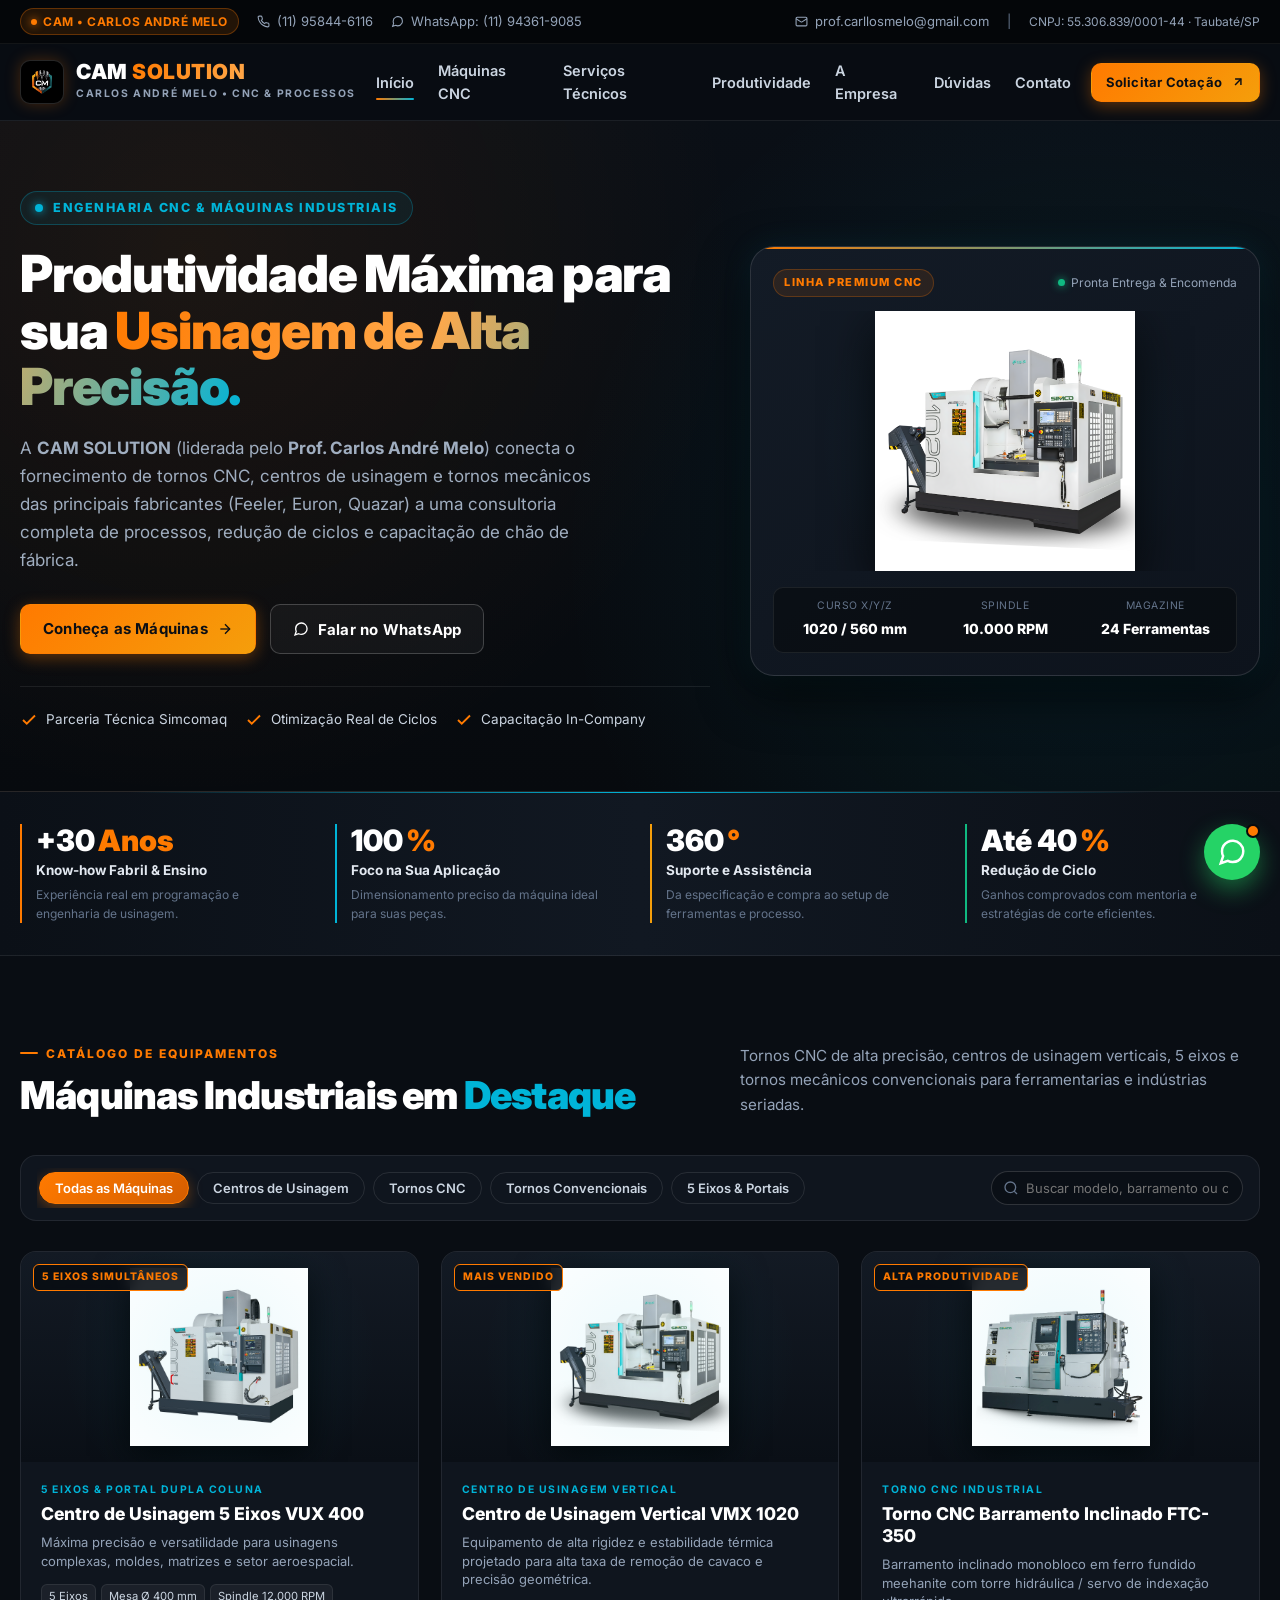
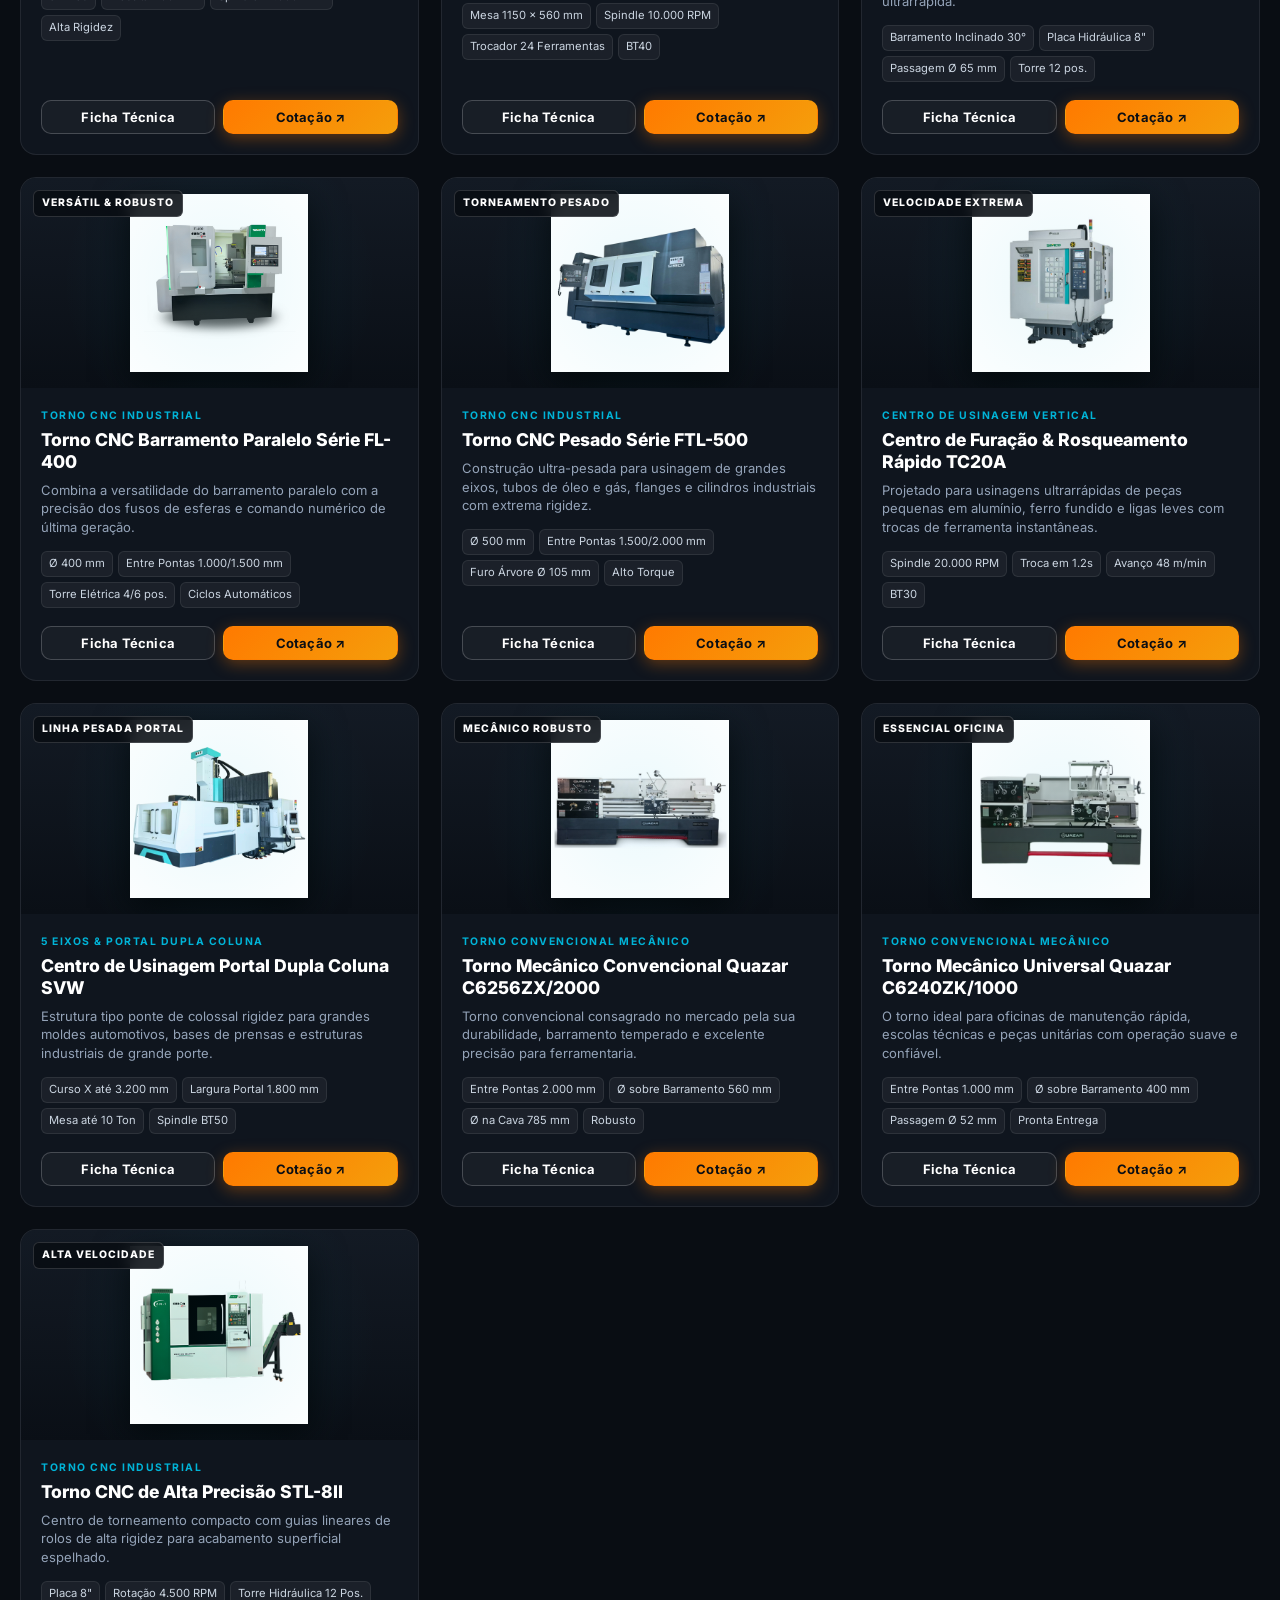
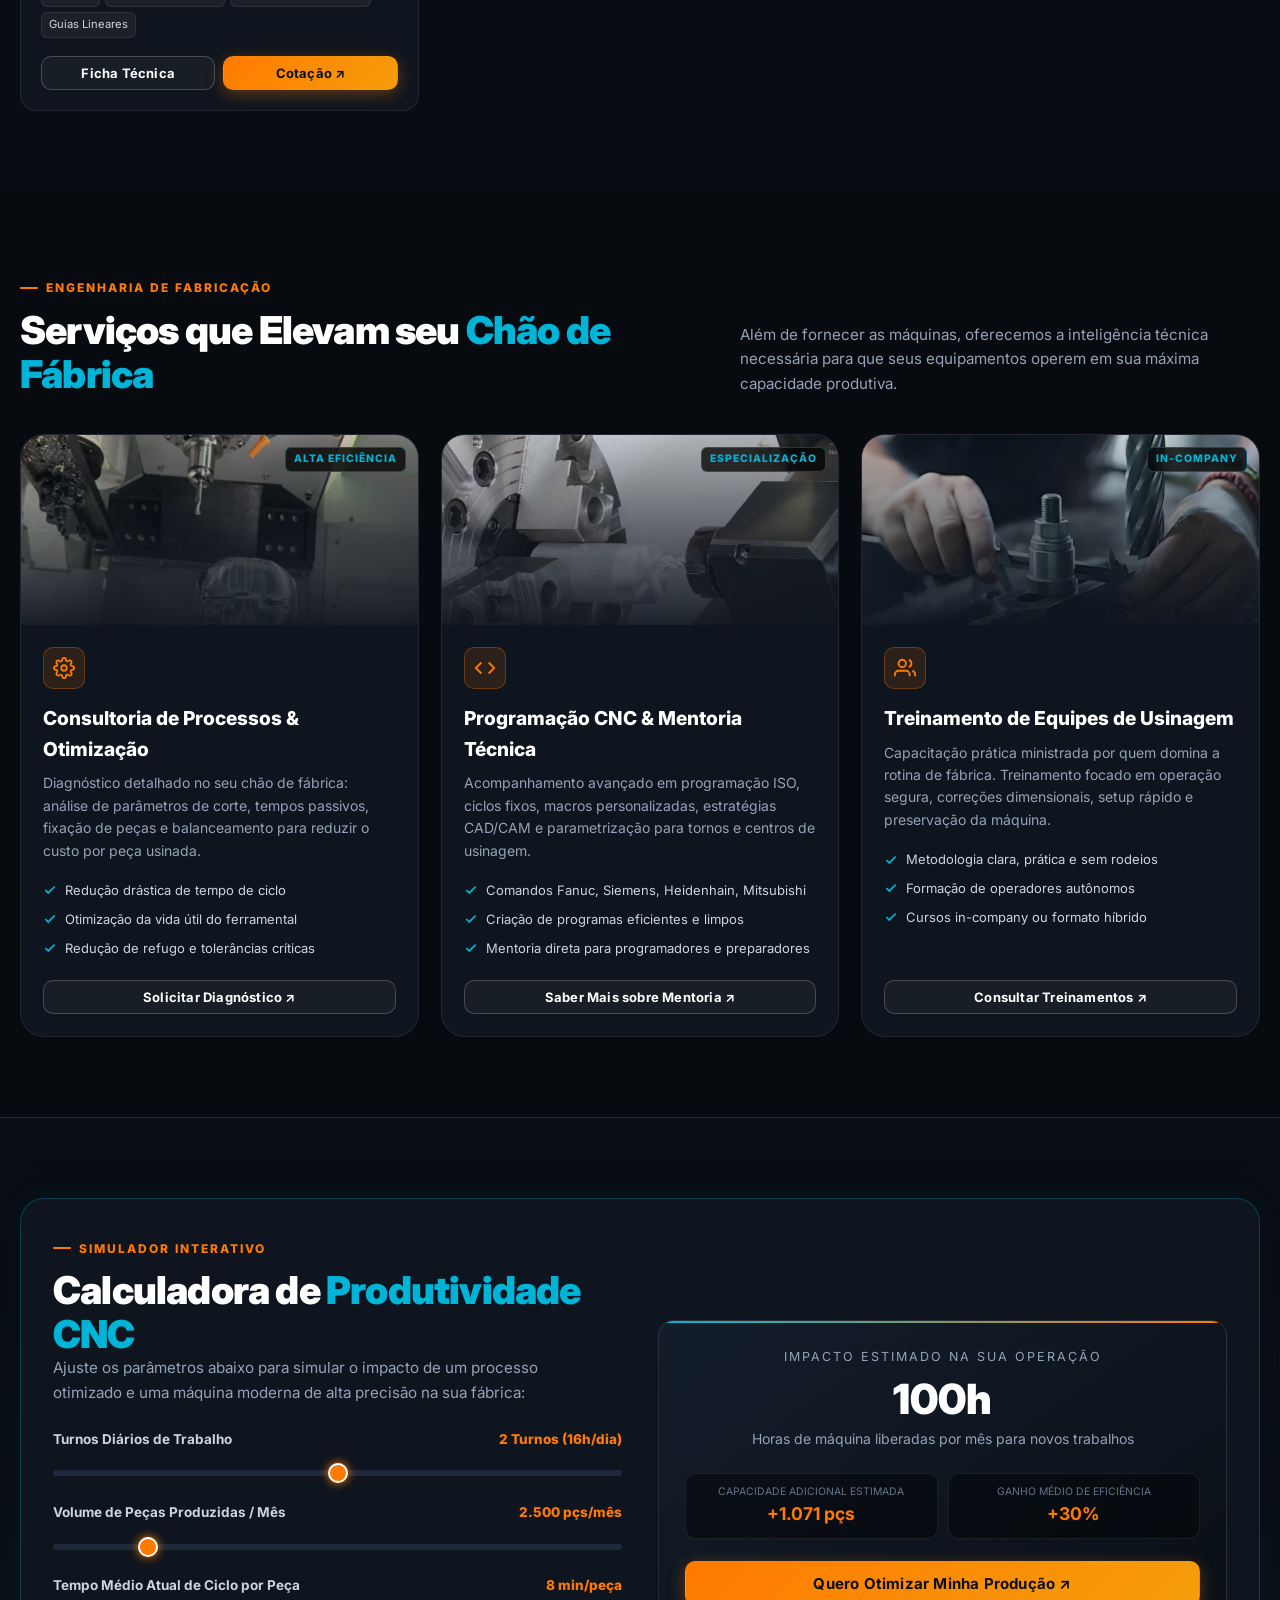
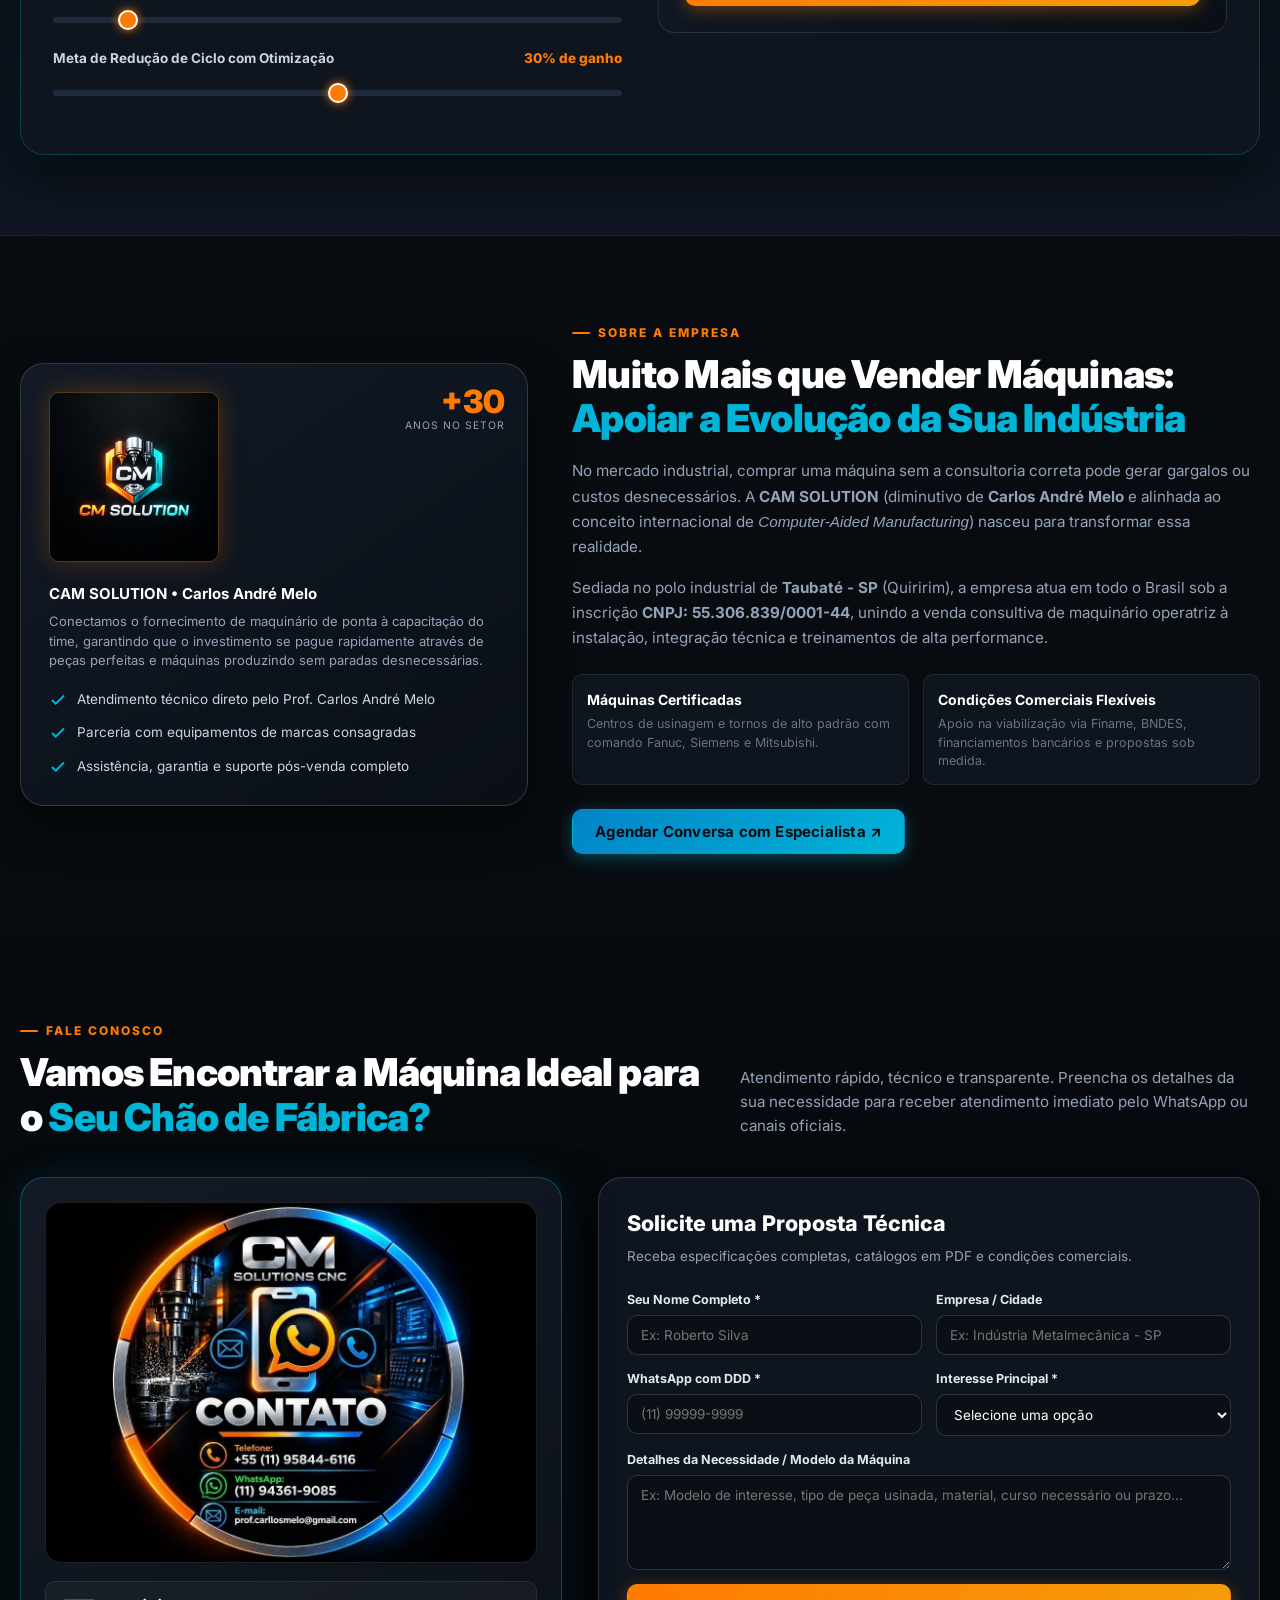
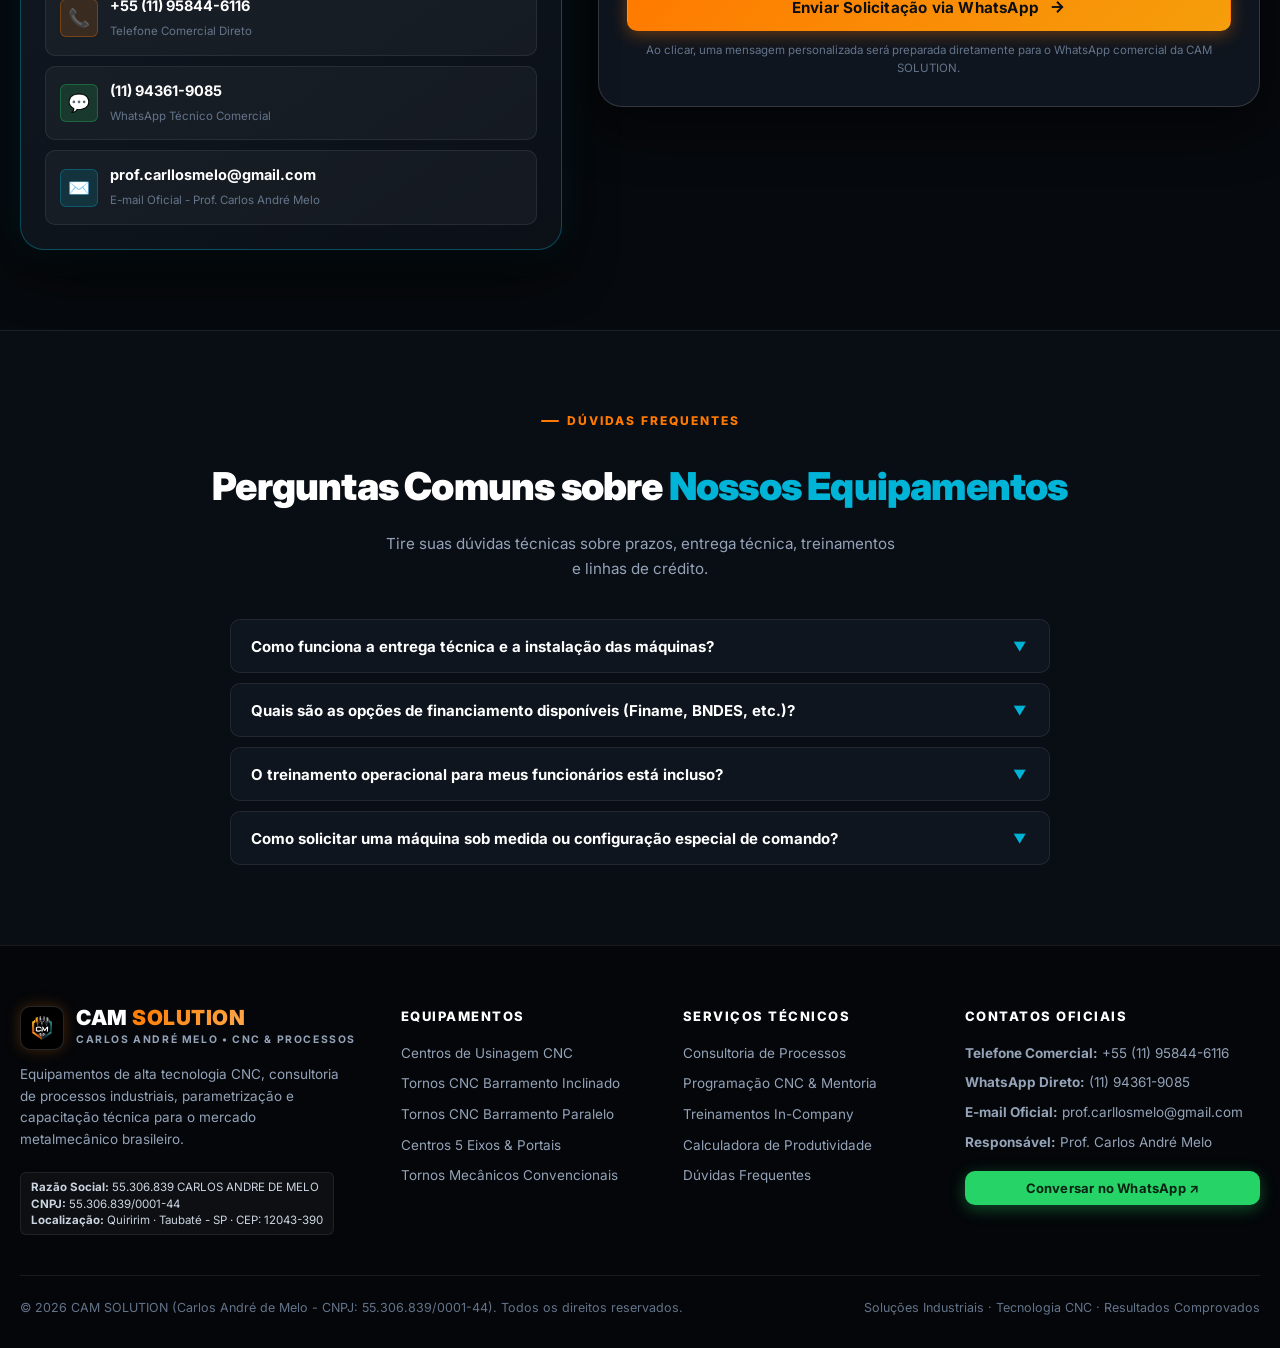
==== commit 37bf265e: "refactor: substitui comandos GSK por Mitsubishi em todo o site e catalogo de maquinas" ====
--- a/cm_solution_website_preview-2.html
+++ b/cm_solution_website_preview-2.html
@@ -331,7 +331,7 @@
               Acompanhamento avançado em programação ISO, ciclos fixos, macros personalizadas, estratégias CAD/CAM e parametrização para tornos e centros de usinagem.
             </p>
             <ul class="service-checklist">
-              <li><svg width="14" height="14" viewBox="0 0 24 24" fill="none" stroke="currentColor" stroke-width="3"><polyline points="20 6 9 17 4 12"/></svg> Comandos Fanuc, Siemens, Heidenhain, GSK</li>
+              <li><svg width="14" height="14" viewBox="0 0 24 24" fill="none" stroke="currentColor" stroke-width="3"><polyline points="20 6 9 17 4 12"/></svg> Comandos Fanuc, Siemens, Heidenhain, Mitsubishi</li>
               <li><svg width="14" height="14" viewBox="0 0 24 24" fill="none" stroke="currentColor" stroke-width="3"><polyline points="20 6 9 17 4 12"/></svg> Criação de programas eficientes e limpos</li>
               <li><svg width="14" height="14" viewBox="0 0 24 24" fill="none" stroke="currentColor" stroke-width="3"><polyline points="20 6 9 17 4 12"/></svg> Mentoria direta para programadores e preparadores</li>
             </ul>
@@ -484,7 +484,7 @@
         <div class="about-pillars">
           <div class="pillar-item">
             <strong>Máquinas Certificadas</strong>
-            <p>Centros de usinagem e tornos de alto padrão com comando Fanuc, Siemens e GSK.</p>
+            <p>Centros de usinagem e tornos de alto padrão com comando Fanuc, Siemens e Mitsubishi.</p>
           </div>
           <div class="pillar-item">
             <strong>Condições Comerciais Flexíveis</strong>
@@ -661,7 +661,7 @@
           </button>
           <div class="faq-answer">
             <p>
-              Entre em contato conosco detalhando o tamanho das peças, peso máximo, material e tolerâncias exigidas. Fazemos a análise do portfólio e especificamos o comando ideal (Fanuc, Siemens, GSK, Heidenhain), cone de árvore (BT40, BT50), opções de refrigeração pelo centro do eixo-árvore e transportadores de cavaco adequados.
+              Entre em contato conosco detalhando o tamanho das peças, peso máximo, material e tolerâncias exigidas. Fazemos a análise do portfólio e especificamos o comando ideal (Fanuc, Siemens, Mitsubishi, Heidenhain), cone de árvore (BT40, BT50), opções de refrigeração pelo centro do eixo-árvore e transportadores de cavaco adequados.
             </p>
           </div>
         </div>
